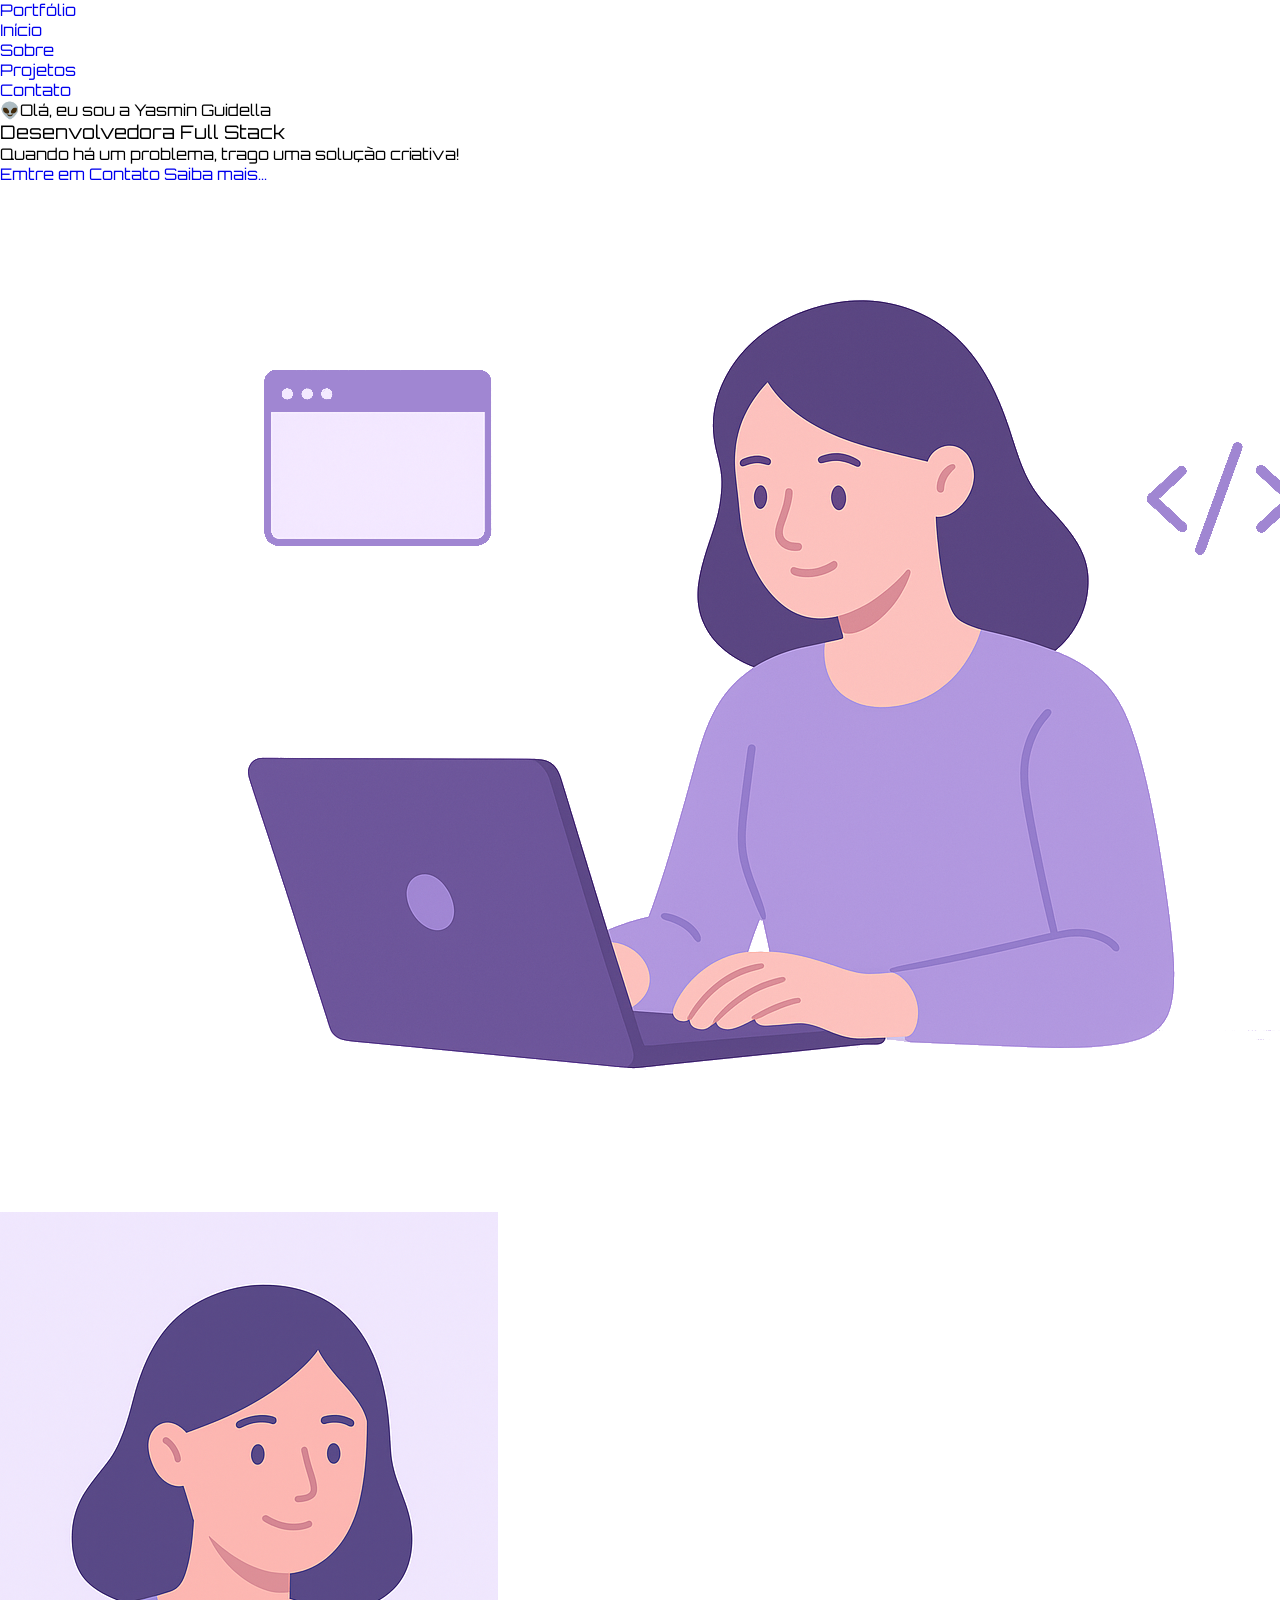
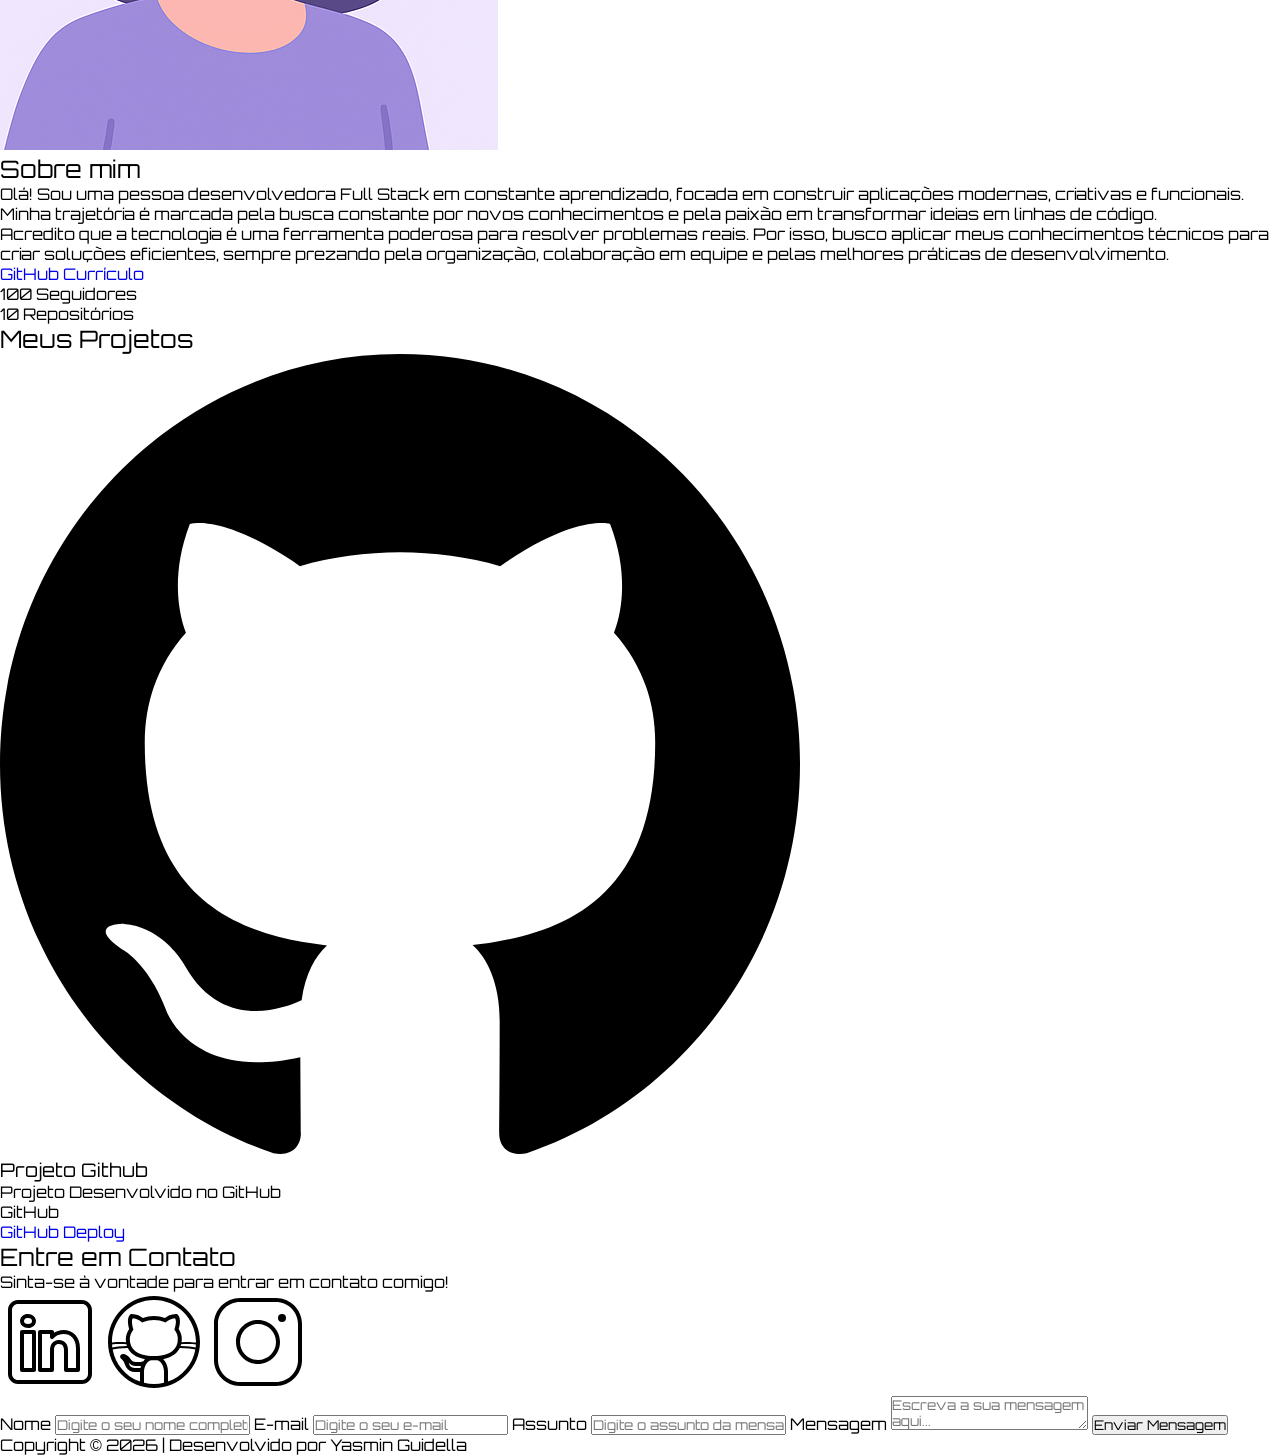
==== index.html @ 6ec6d255 "style: realiza o reset global com a fonte Orbitron" ====
<!DOCTYPE html>
<html lang="pt-br">
<head>
    <meta charset="UTF-8">
    <meta name="viewport" content="width=device-width, initial-scale=1.0">
    <meta name="author" content="Yasmin Guidella">
    <meta name="description" content="Portfólio Full Stack">

    <meta name="robots" content="index, follow">

    <link rel="icon" type="image/x-icon" href="./assets/img/favicon.svg">
    
    <title>Yasmin Guidella | Portfólio</title>

    <link rel="stylesheet" href="./assets/css/style.css">

    <!-- Fontes do Google -->
    <link rel="preconnect" href="https://fonts.googleapis.com">
    <link rel="preconnect" href="https://fonts.gstatic.com" crossorigin>

    <!-- Fonte do Google - Orbitron -->
    <link href="https://fonts.googleapis.com/css2?family=Orbitron:wght@400;500;600;700;800;900&display=swap" rel="stylesheet">

</head>
<body>
    <header>
        <div class="menu-content">
            <a href="index.html" id="titulo">Portfólio</a>

            <nav>
                <ul class="menu-list">
                    <li><a href="#hero">Início</a></li>
                    <li><a href="#about">Sobre</a></li>
                    <li><a href="#projects">Projetos</a></li>
                    <li><a href="#contact">Contato</a></li>
                </ul>
            </nav>

        </div>
    </header>
    <main>

        <section id="hero" class="section-container hero-container">

            <article class="hero-content">
                <span>👽Olá, eu sou a Yasmin Guidella</span>
                <h1>Desenvolvedora Full Stack</h1>
                <p>Quando há um problema, trago uma solução criativa!</p>

                <div class="buttons-container">
                    <a href="#contact" class="botao">Emtre em Contato</a>
                    <a href="#about" class="botao-outline">Saiba mais...</a>
                </div>
            </article>

            <figure class="hero-image">
                <img src="./assets/img/foto_dev_woman.svg" 
                alt="Foto da Yasmin."
                class="float-animation">
            </figure>

        </section>

        <section id="about" class="section-container about-container">

            <figure class="about-image">
                <img src="./assets/img/avatar_dev_woman.svg" alt="Foto do perfil">
            </figure>

            <article class="about-content">
                <h2>Sobre mim</h2>
                <p>
                    Olá! Sou uma pessoa desenvolvedora Full Stack em constante aprendizado, 
                    focada em construir aplicações modernas, criativas e funcionais. 
                    Minha trajetória é marcada pela busca constante por novos conhecimentos 
                    e pela paixão em transformar ideias em linhas de código. 
                </p>
                <p>
                    Acredito que a tecnologia é uma ferramenta poderosa para resolver problemas reais. 
                    Por isso, busco aplicar meus conhecimentos técnicos para criar soluções eficientes, 
                    sempre prezando pela organização, 
                    colaboração em equipe e pelas melhores práticas de desenvolvimento.
                </p>

                <div class="about-buttons-data">
                    <div class="buttons-container">
                        <a href="#" target="_blank" class="botao">GitHub</a>
                        <a href="#" target="_blank" class="botao-outline">Currículo</a>
                    </div>

                    <div class="data-container">
                        <div class="data-item">
                            <span class="data-number">100</span>
                            <span class="data-label">Seguidores</span>
                        </div>
                        <div class="data-item">
                            <span class="data-number">10</span>
                            <span class="data-label">Repositórios</span>
                        </div>
                    </div>
                </div>
            </article>

        </section>

        <section id="projects" class="section-container projects-container">
            <h2>Meus Projetos</h2>

            <div class="swiper projects-swiper">
                <div class="swiper-wrapper">
                    
                    <div class="swiper-slide">
                        <article class="project-card">
                            <figure class="project-image">
                                <img src="./assets/icons/languages/github.svg" alt="Ícone GitHub">
                            </figure>

                            <div class="project-content">
                                <h3>Projeto Github</h3>
                                <p>Projeto Desenvolvido no GitHub</p>

                                <div class="project-tags">
                                    <span class="tag">GitHub</span>
                                </div>

                                <div class="project-buttons">
                                    <a href="#" target="_blank" class="botao botao-sm">GitHub</a>
                                    <a href="#" target="_blank" class="botao-outline botao-sm">Deploy</a>
                                </div>
                            </div>
                        </article>
                    </div>

                </div>

                <div class="swiper-button-next"></div>
                <div class="swiper-button-prev"></div>

                <div class="swiper-pagination"></div>
            </div>
        </section>

        <section id="contact" class="section-container contact-container">

            <article class="contact-info">
                <h2>Entre em Contato</h2>
                <p>Sinta-se à vontade para entrar em contato comigo!</p>

                <div class="social-container">
                    <a href="#" target="_blank" class="social-icon" aria-label="LinkedIn">
                        <img src="./assets/icons/social/linkedin.svg" alt="Link para o LinkedIn">
                    </a>
                    <a href="#" target="_blank" class="social-icon" aria-label="GitHub">
                        <img src="./assets/icons/social/github.svg" alt="Link para o GitHub">
                    </a>
                    <a href="#" target="_blank" class="social-icon" aria-label="Instagram">
                        <img src="./assets/icons/social/instagram.svg" alt="Link para o Instagram">
                    </a>
                </div>
            </article>

            <form id="formulario">

                <label for="nome">Nome</label>
                <input id="nome" name="nome" type="text" placeholder="Digite o seu nome completo">
                <span id="erro-nome"></span>

                <label for="email">E-mail</label>
                <input id="email" name="email" type="text" placeholder="Digite o seu e-mail">
                <span id="erro-email"></span>

                <label for="assunto">Assunto</label>
                <input id="assunto" name="assunto" type="text" placeholder="Digite o assunto da mensagem">
                <span id="erro-assunto"></span>

                <label for="mensagem">Mensagem</label>
                <textarea id="mensagem" name="mensagem" placeholder="Escreva a sua mensagem aqui..."></textarea>
                <span id="erro-mensagem"></span>

                <button class="botao" type="submit">Enviar Mensagem</button>

            </form>

        </section>

    </main>

    <footer>
        <p>Copyright © 2026 | Desenvolvido por Yasmin Guidella</p>
    </footer>

</body>

</html>
---- assets/css/style.css ----
* {
    margin: 0;
    padding: 0;
    box-sizing: border-box;
    font-family: 'Orbitron', sans-serif;
    font-weight: 400;
    text-decoration: none;
    outline: 0;
}
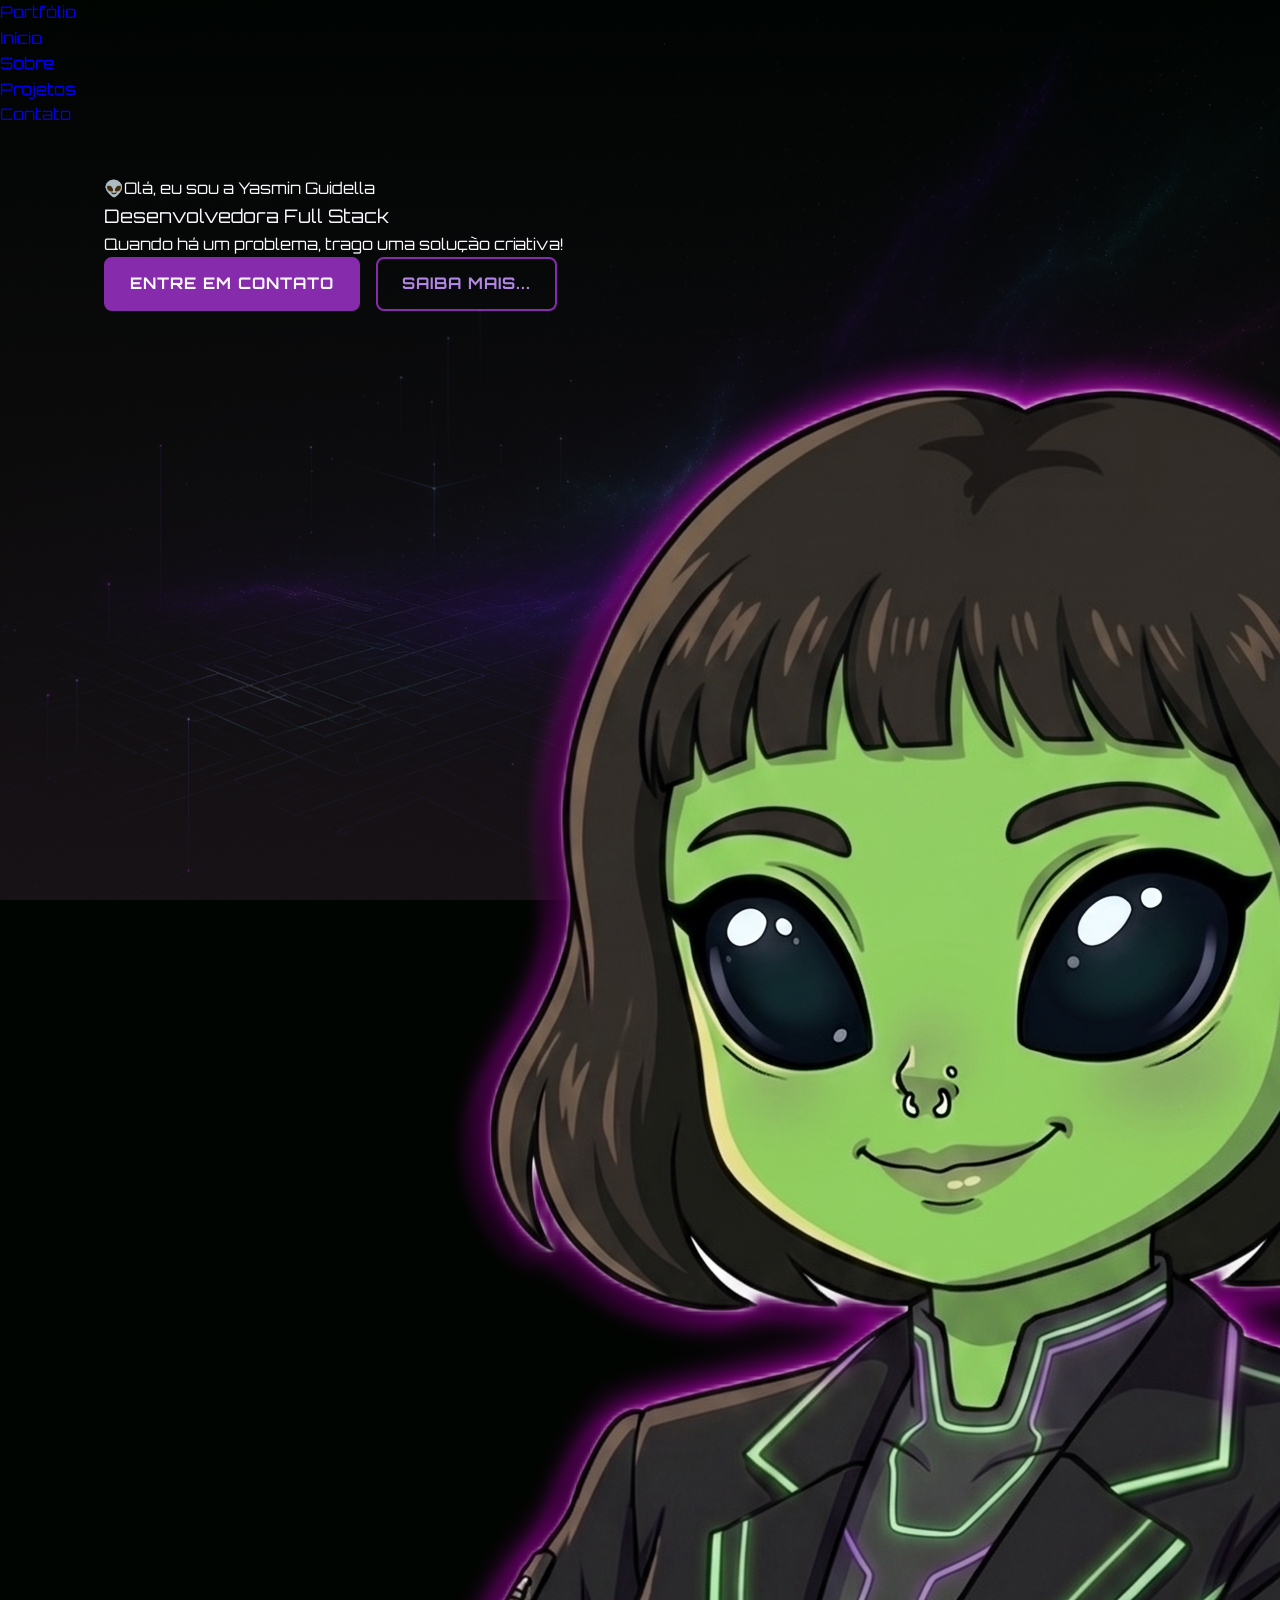
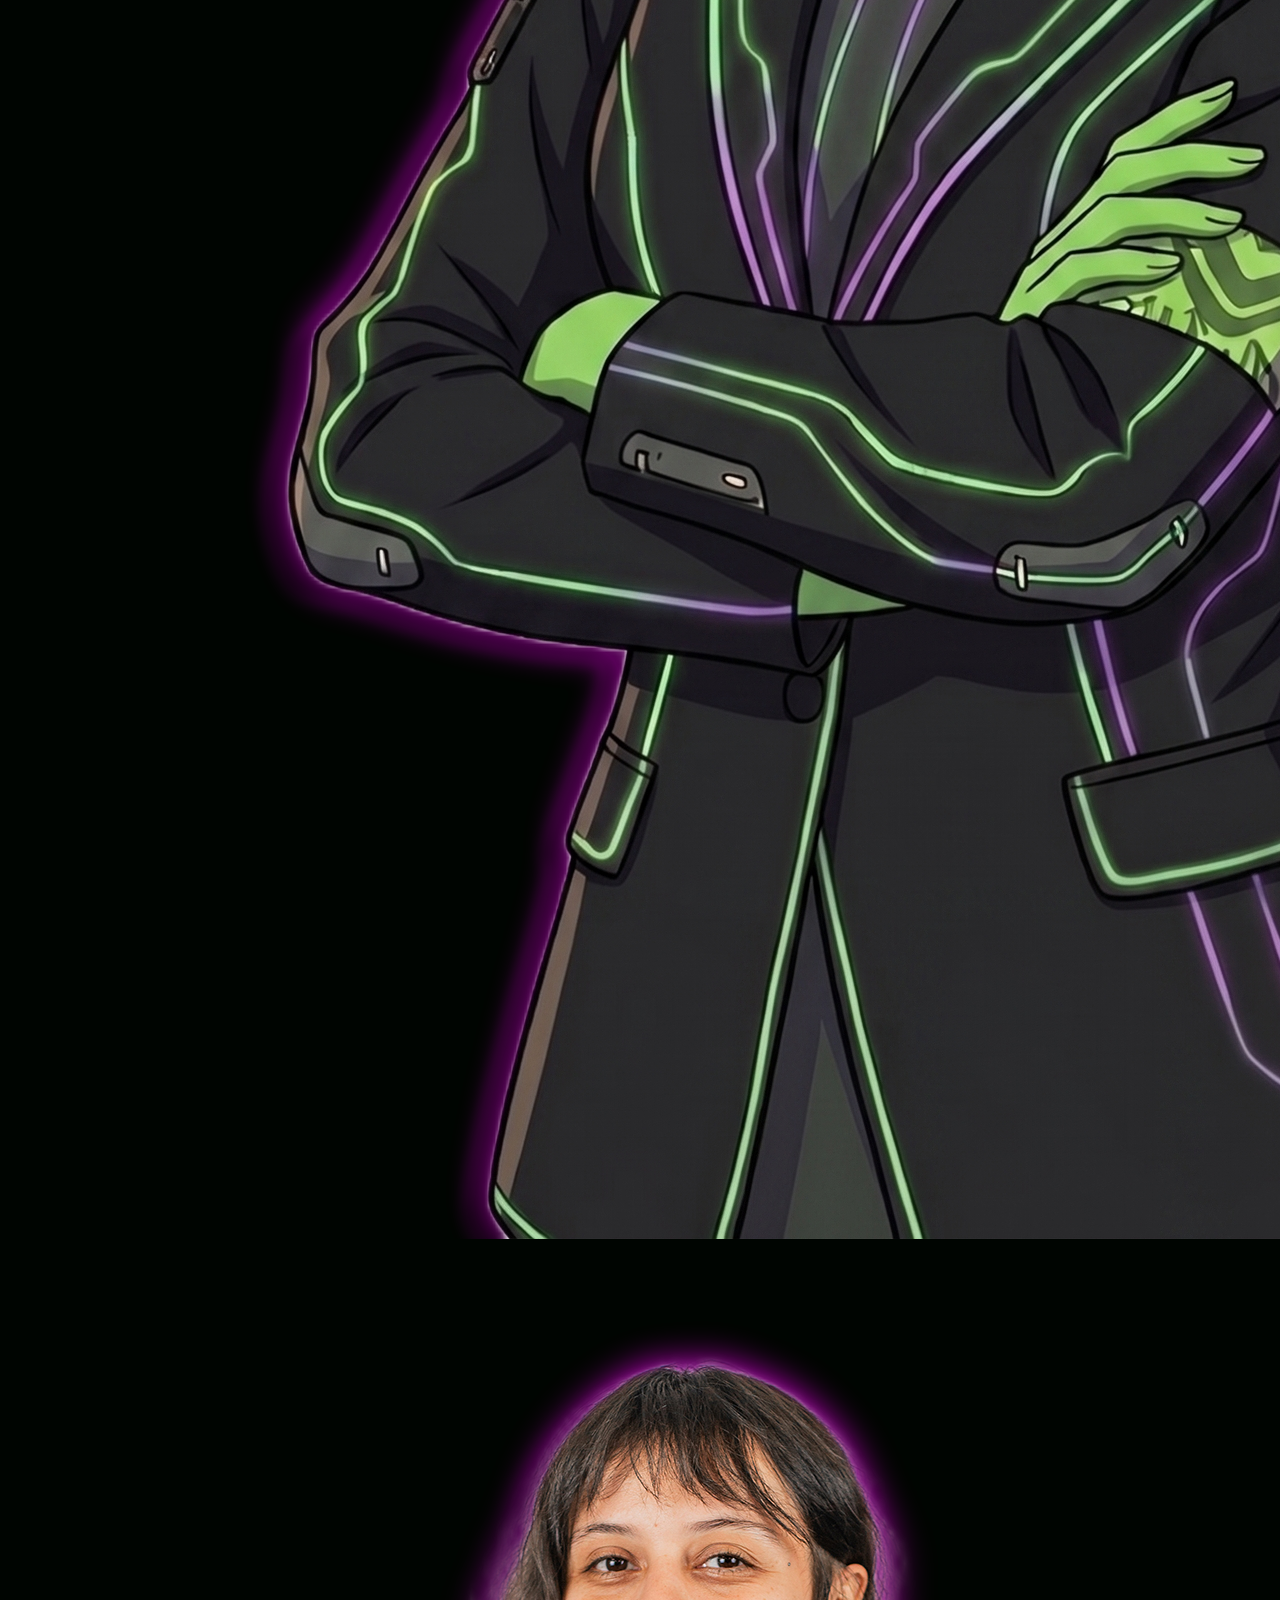
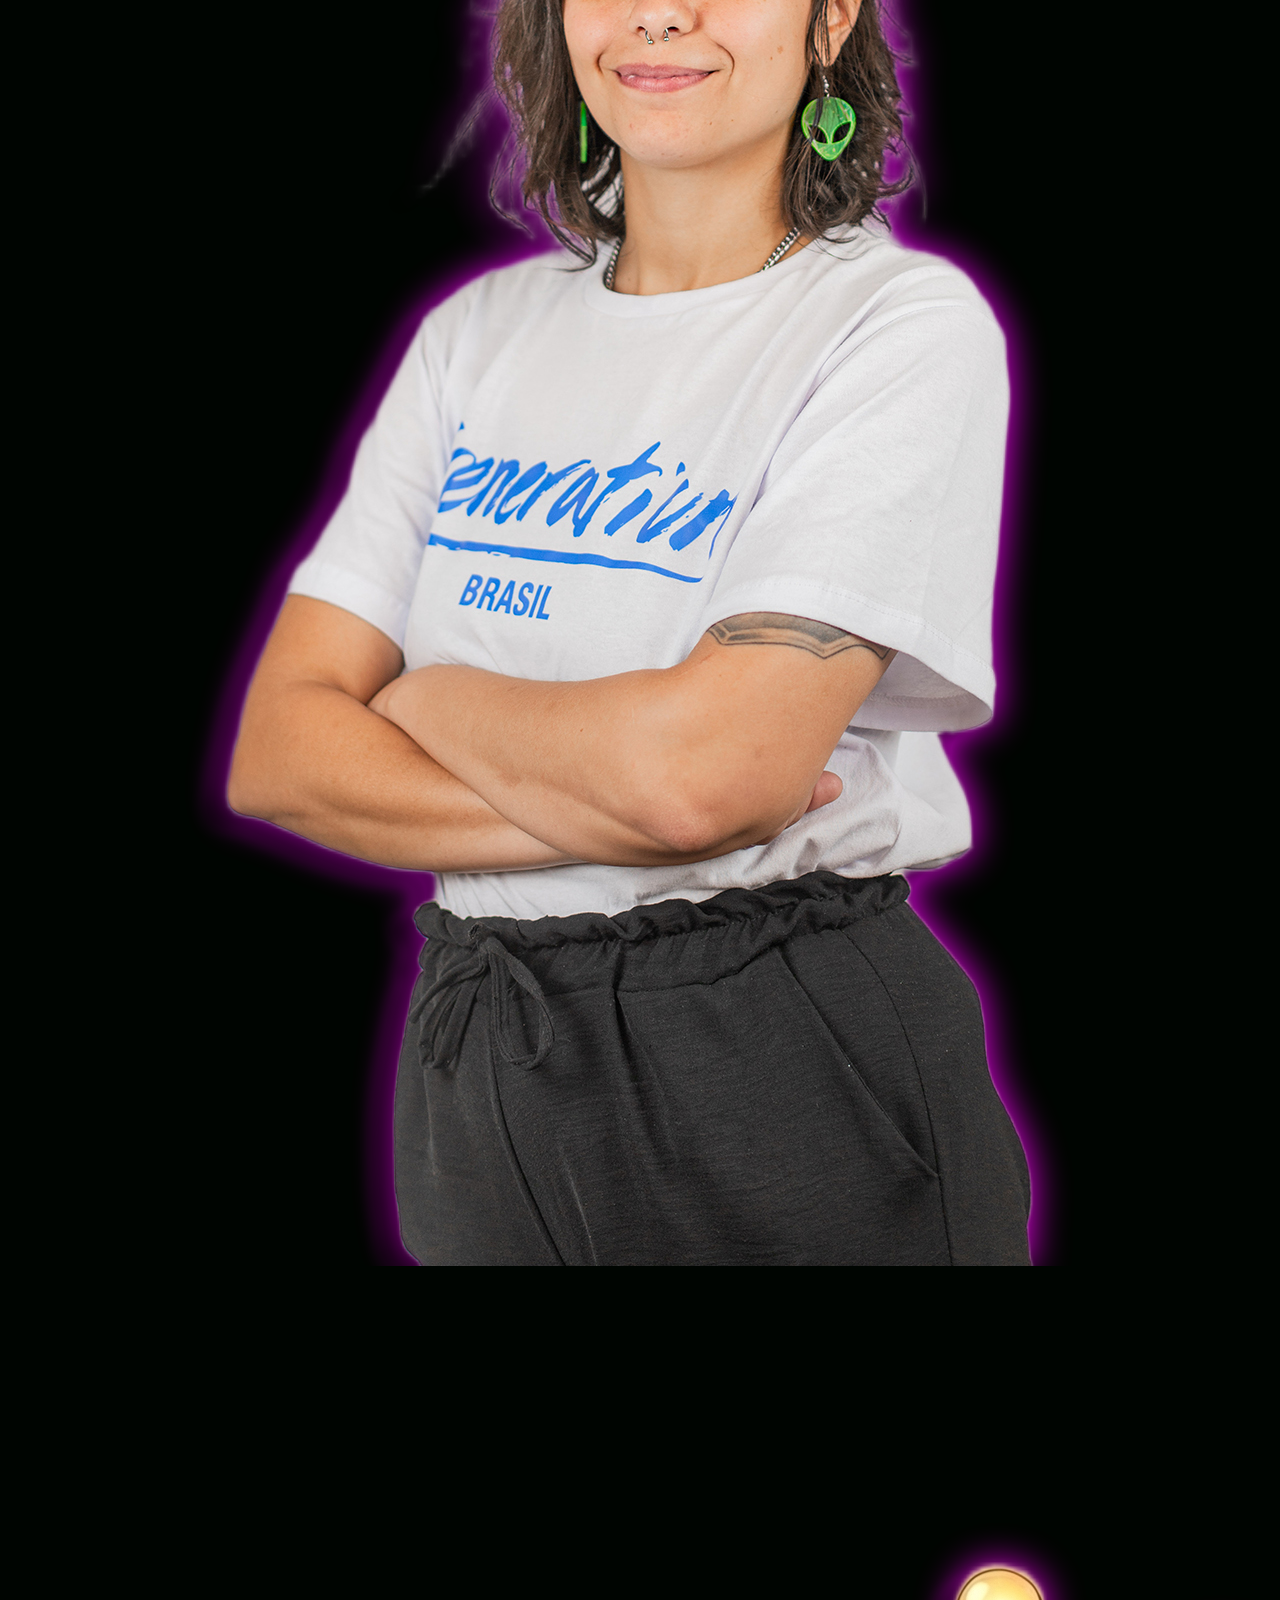
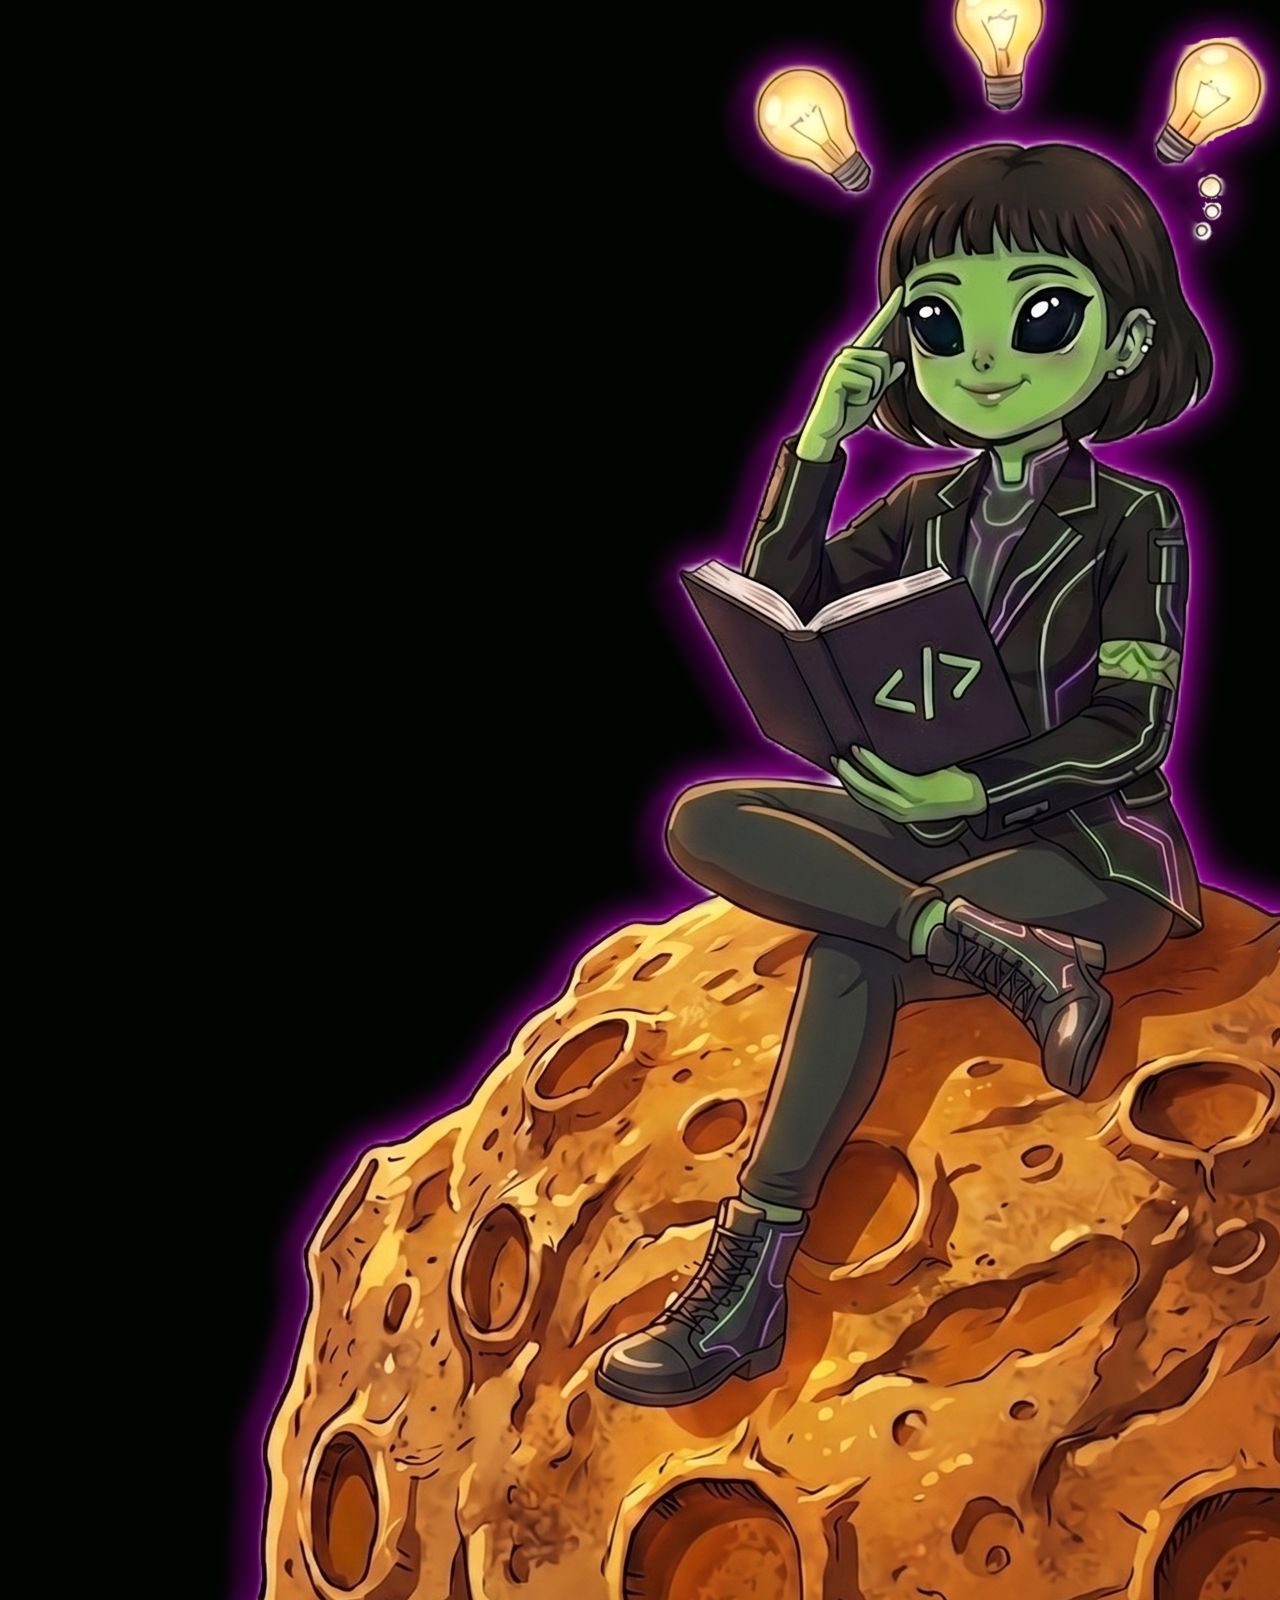
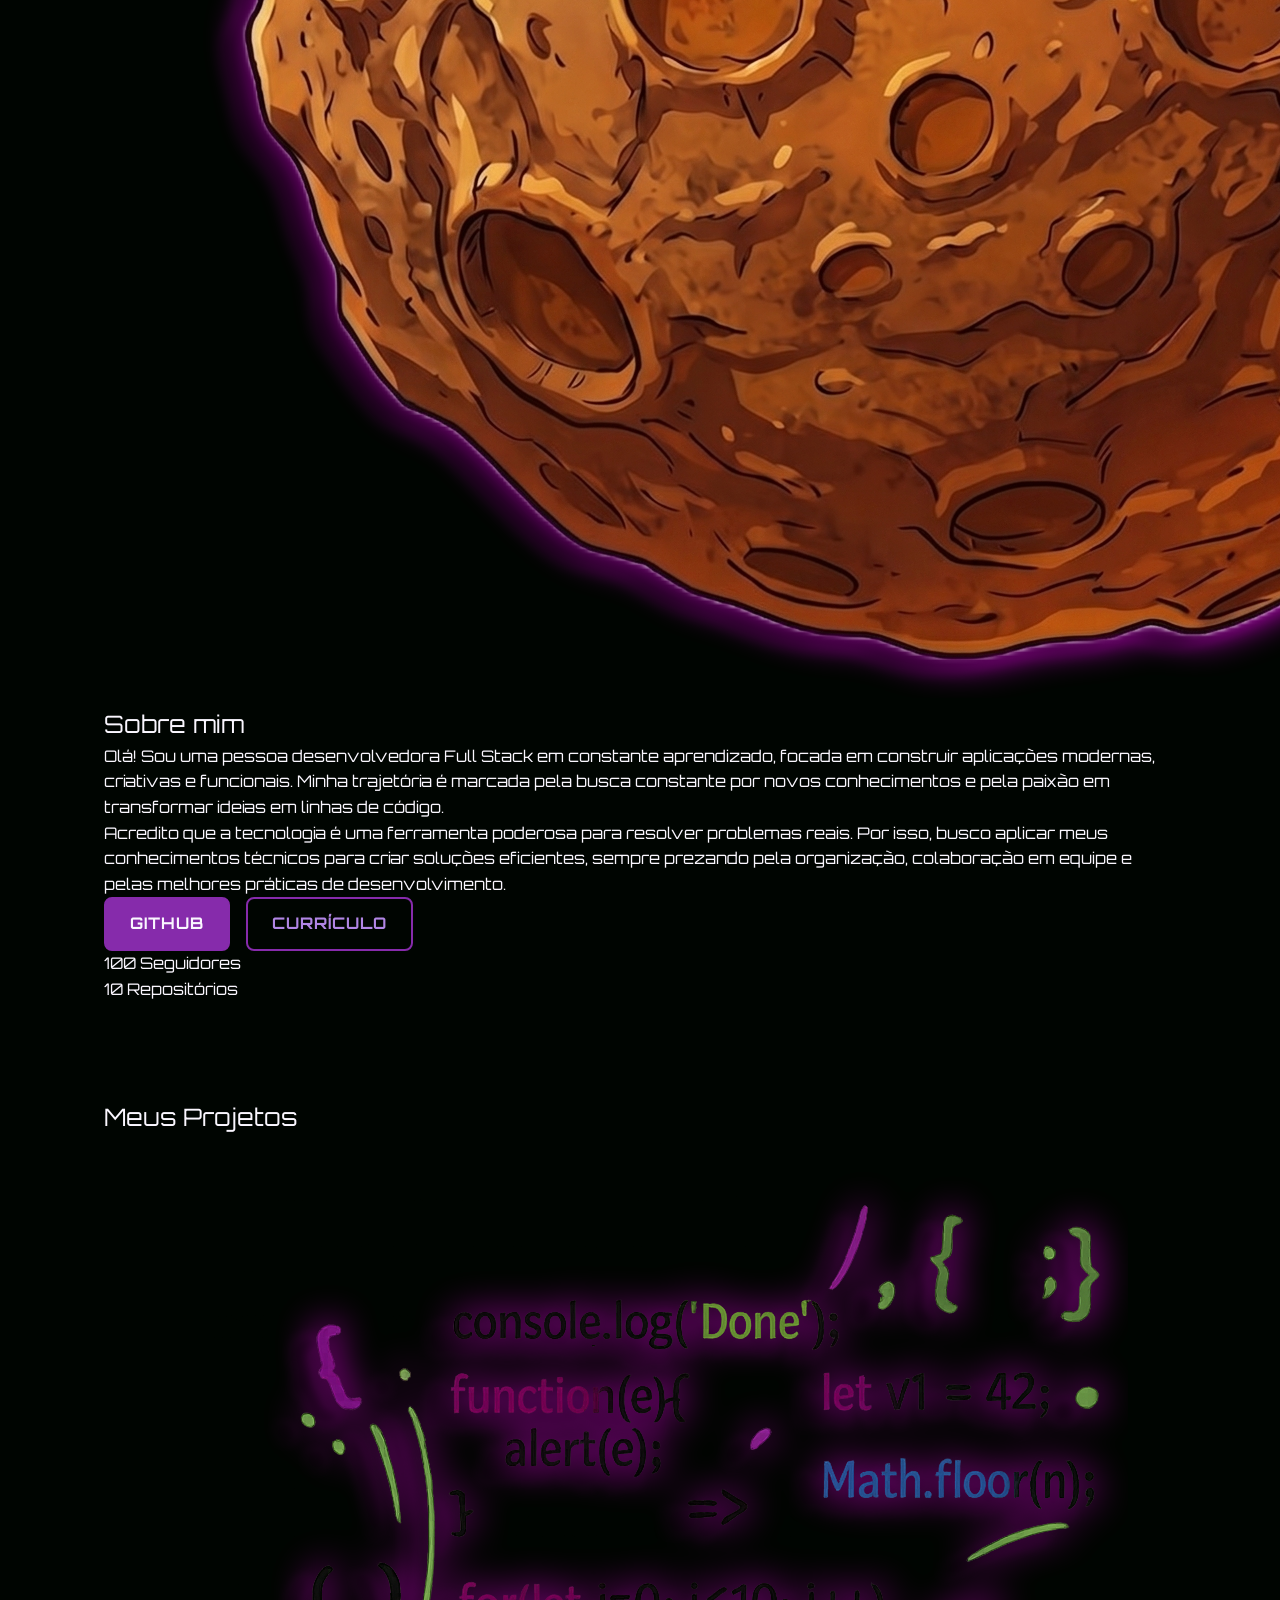
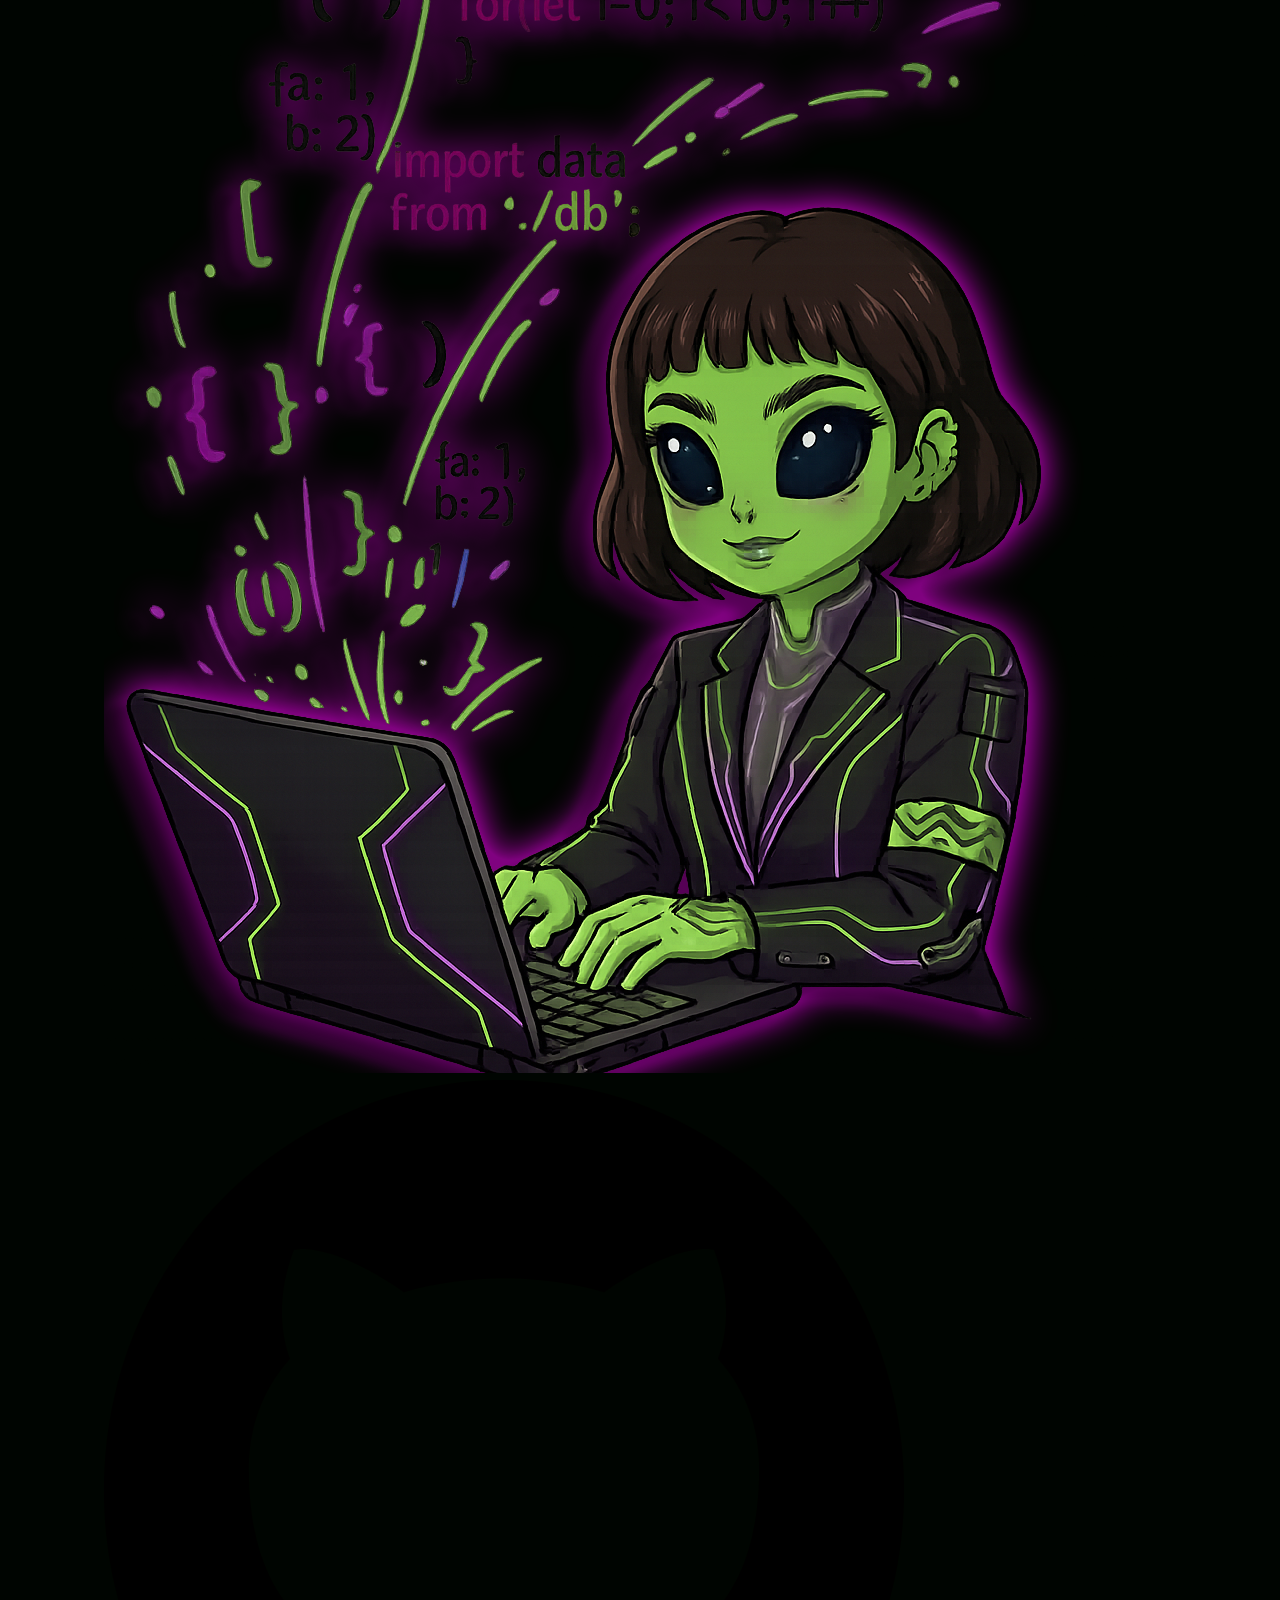
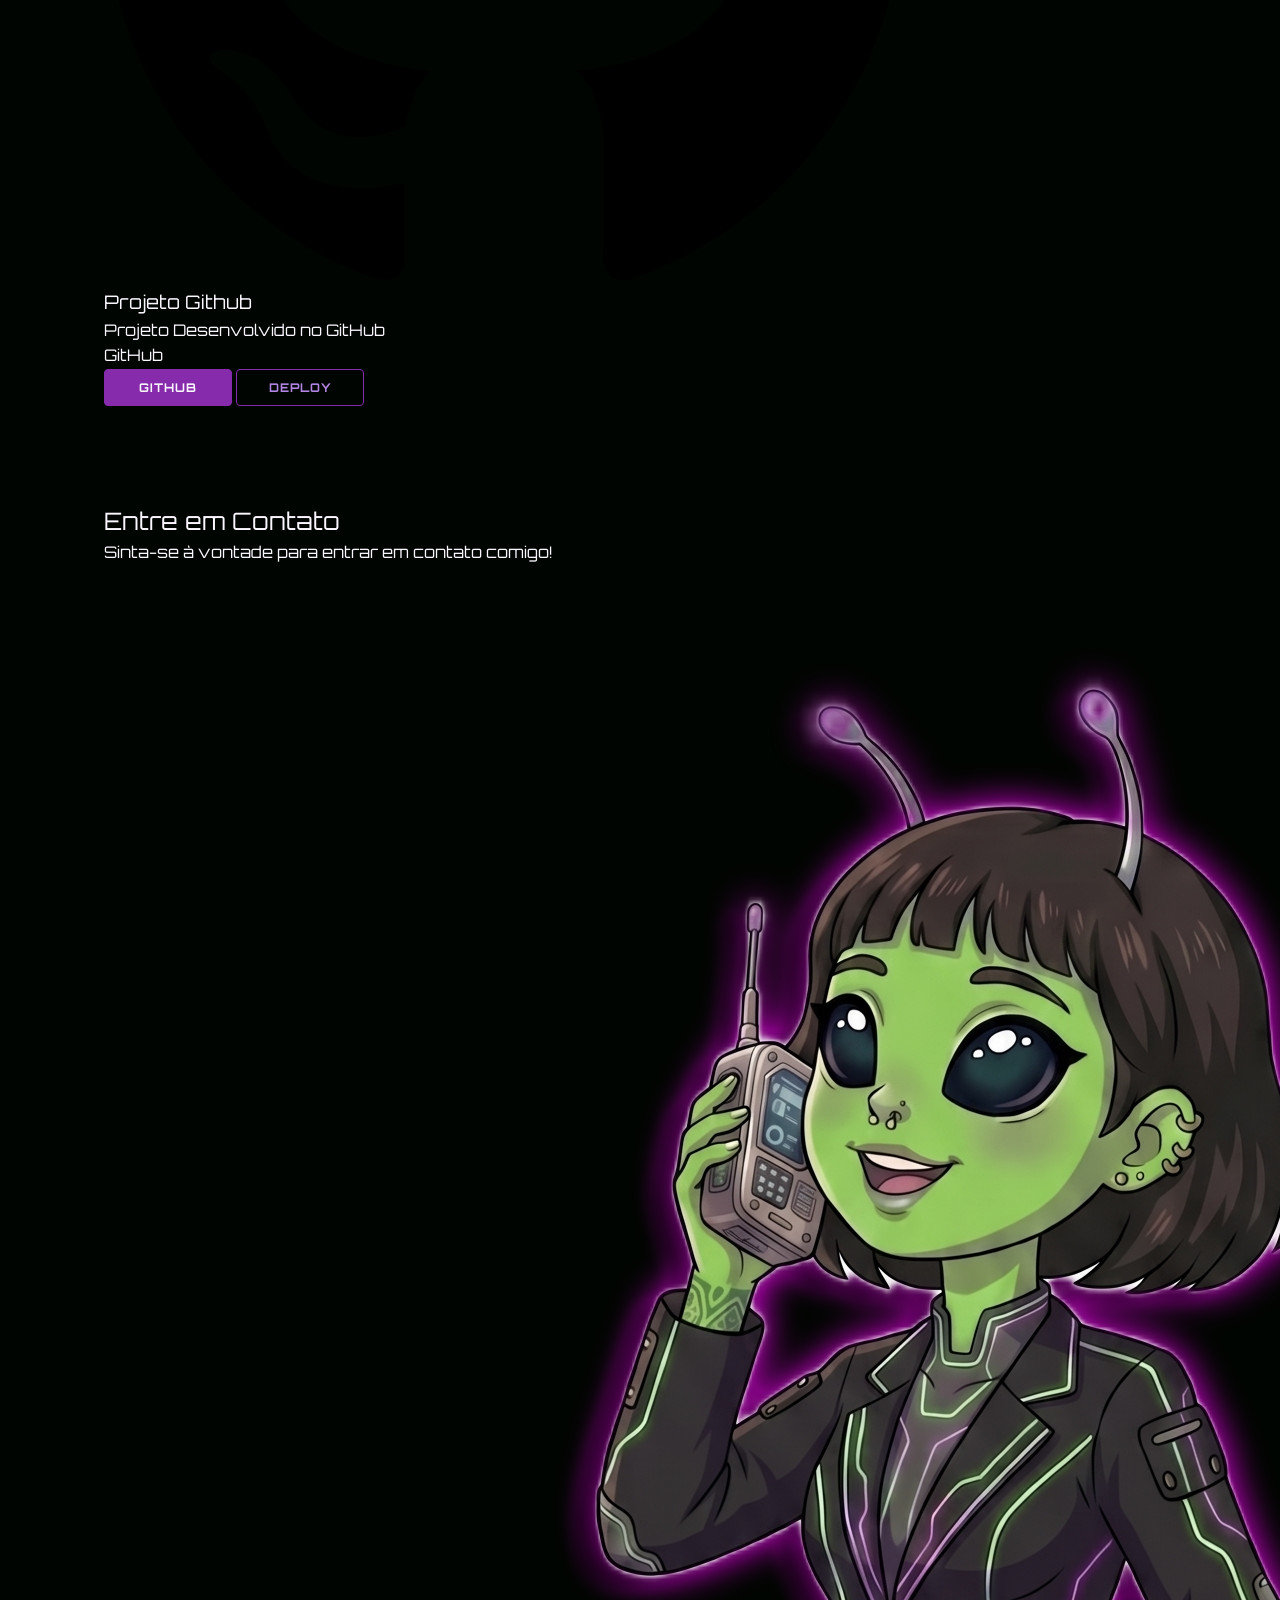
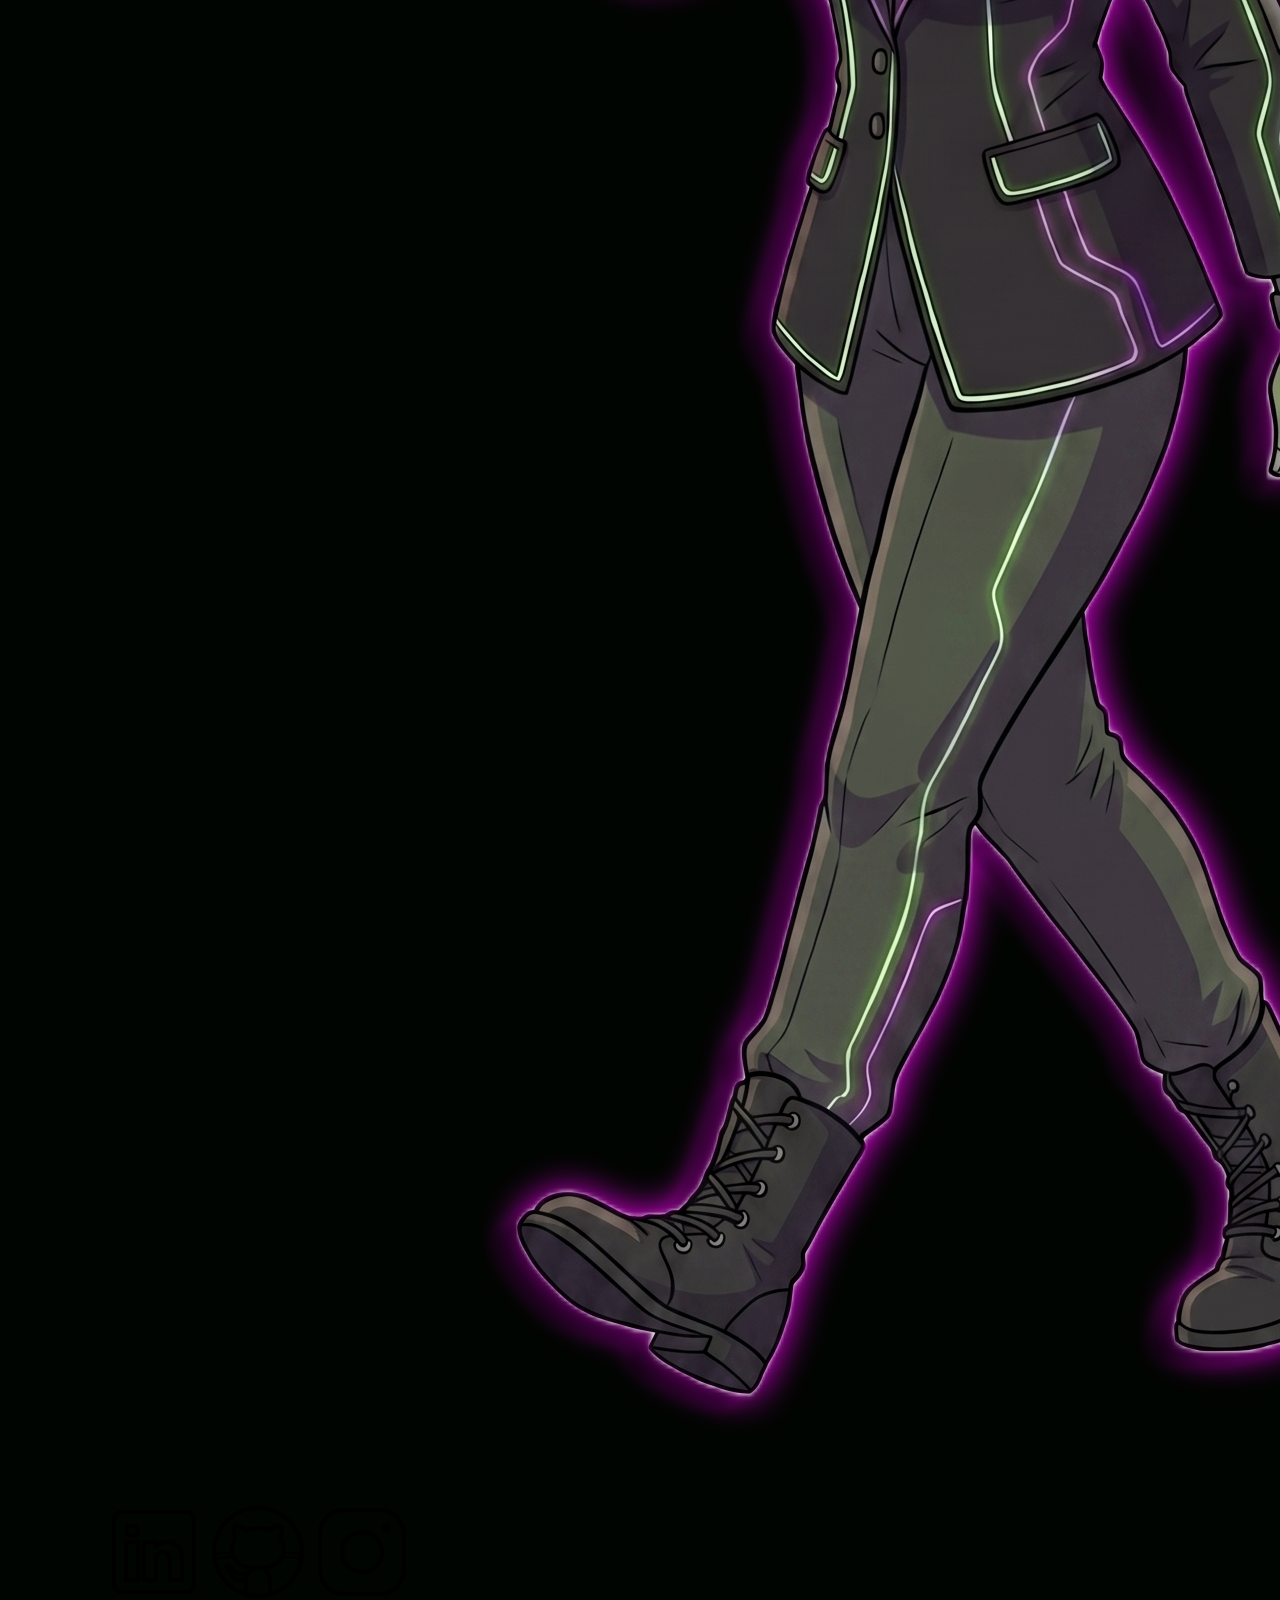
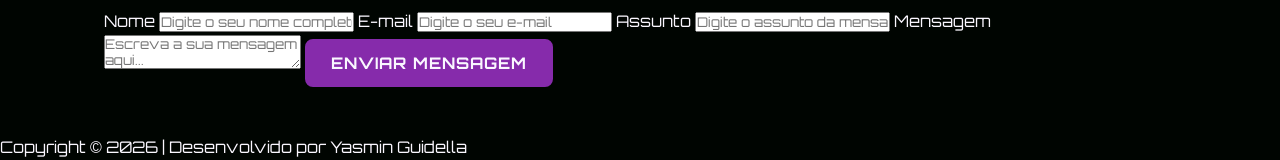
==== commit 42de8bf6: "style: botoes" ====
--- a/index.html
+++ b/index.html
@@ -48,23 +48,29 @@
                 <p>Quando há um problema, trago uma solução criativa!</p>
 
                 <div class="buttons-container">
-                    <a href="#contact" class="botao">Emtre em Contato</a>
+                    <a href="#contact" class="botao">Entre em Contato</a>
                     <a href="#about" class="botao-outline">Saiba mais...</a>
                 </div>
             </article>
 
-            <figure class="hero-image">
-                <img src="./assets/img/foto_dev_woman.svg" 
-                alt="Foto da Yasmin."
-                class="float-animation">
-            </figure>
+        <figure class="hero-image">
+        <!-- Personagem -->
+            <img src="./assets/img/neon_Personagem_hero.png" 
+                alt="Personagem"
+                class="img-hero principal float-animation">
+        
+        <!-- Foto Real (Aparece no hover) -->
+            <img src="./assets/img/Yasmin (5)_neon.png" 
+                alt="Foto Real Yasmin"
+                class="img-hero hover-photo">
+        </figure>
 
         </section>
 
         <section id="about" class="section-container about-container">
 
             <figure class="about-image">
-                <img src="./assets/img/avatar_dev_woman.svg" alt="Foto do perfil">
+                <img src="./assets/img/neon_personagem_about.png" alt="Foto do perfil">
             </figure>
 
             <article class="about-content">
@@ -106,6 +112,8 @@
         <section id="projects" class="section-container projects-container">
             <h2>Meus Projetos</h2>
 
+            <img src="assets/img/neon_personagem_projects.png">
+
             <div class="swiper projects-swiper">
                 <div class="swiper-wrapper">
                     
@@ -145,6 +153,8 @@
             <article class="contact-info">
                 <h2>Entre em Contato</h2>
                 <p>Sinta-se à vontade para entrar em contato comigo!</p>
+
+                <img src="assets/img/neon_personagem_contato.png">
 
                 <div class="social-container">
                     <a href="#" target="_blank" class="social-icon" aria-label="LinkedIn">
--- a/assets/css/style.css
+++ b/assets/css/style.css
@@ -6,4 +6,157 @@
     font-weight: 400;
     text-decoration: none;
     outline: 0;
+}
+
+:root {
+    /* 1. PALETA DE CORES */
+    --purple-50: #f4eaff;
+    --purple-100: #e9dcfa;
+    --purple-200: #cdb3f0;
+    --purple-300: #b186e5;
+    --purple-400: #9460db;
+    --purple-500: #862BAB; /* O Roxo Principal das suas abas */
+    --purple-600: #6b36c8;
+    --purple-700: #5b2ca0;
+    --purple-800: #4c2177;
+    --purple-900: #211A1D; /* Roxo ultra escuro */
+
+    /* 2. CORES NEUTRAS */
+    --black: #000501;      /* O fundo preto que você quer */
+    --white: #FAF7FF;      /* Escrita em Branco */
+    --silver: #C2C1C2;     /* O Silver bonito para textos secundários */
+    --gray-400: #505861;   /* Cinza auxiliar */
+
+    /* 3. CORES DE INTERAÇÃO */
+    --neon-green: #38A524;        /* Para ícones e detalhes */
+    --neon-green-active: #2bff00; /* O brilho quando alguém clicar */
+    --error: #e63946;             /* Cor de erro padrão */
+
+    /* 4. SOMBRAS E BRILHOS */
+    --shadow-sm: 0 0.25rem 0.5rem rgba(0, 0, 0, 0.05);
+    --shadow-md: 0 0.25rem 0.75rem rgba(134, 43, 171, 0.3); /* Brilho Roxo */
+    --shadow-lg: 0 0.5rem 1.5rem rgba(56, 165, 36, 0.2);   /* Brilho Verde */
+
+    /* 5. ESPAÇAMENTOS */
+    --spacing-xs: 0.5rem;
+    --spacing-sm: 1rem;
+    --spacing-md: 1.5rem;
+    --spacing-lg: 2rem;
+    --spacing-xl: 3rem;
+    --spacing-2xl: 4rem;
+
+    /* 6. TAMANHOS DE FONTE */
+    --text-sm: 0.75rem;
+    --text-base: 1rem;
+    --text-lg: 1.25rem;
+    --text-xl: 1.5rem;
+    --text-2xl: 2rem;
+    --text-3xl: 2.5rem;
+
+    /* 7. BORDAS E ANIMAÇÃO */
+    --radius-sm: 0.25rem;
+    --radius-md: 0.5rem;
+    --radius-lg: 1rem;
+    --radius-xl: 2rem;
+    --radius-full: 9999px;
+    --transition-default: all 0.3s ease;
+}
+
+html {
+    scroll-behavior: smooth;
+}
+
+body {
+    display: flex;
+    flex-direction: column;
+    min-height: 100vh;
+    
+    /* Identidade Visual */
+    background-color: var(--black); 
+    background-image: linear-gradient(rgba(0, 5, 1, 0.8), rgba(33, 26, 29, 0.7)), url('../img/background_portfolio_1.png');
+    background-size: cover;
+    background-position: center;
+    background-attachment: fixed;
+    background-repeat: no-repeat;
+
+    line-height: 1.6;
+    color: var(--white); /* Texto principal em branco */
+}
+
+main {
+    flex: 1;
+}
+
+.section-container {
+    max-width: 70rem; /* Largura máxima para não esticar o conteúdo */
+    margin: 0 auto;   /* Centraliza o conteúdo na tela */
+    padding: var(--spacing-xl) var(--spacing-md); /* Respiro vertical e horizontal */
+    scroll-margin-top: 6rem; /* Distância para o menu fixo não cobrir o título */
+}
+
+/* Container para agrupar botões */
+.buttons-container {
+    display: flex;
+    gap: var(--spacing-sm);
+    flex-wrap: wrap; /* Garante que não quebre em telas pequenas */
+}
+
+/* Configurações Base de todos os Botões */
+.botao, .botao-outline {
+    display: inline-block;
+    padding: 0.75rem 1.5rem;
+    border: 2px solid transparent; /* Reserva o espaço da borda */
+    border-radius: var(--radius-md);
+    font-size: var(--text-base);
+    font-weight: 700;
+    text-align: center;
+    cursor: pointer;
+    transition: var(--transition-default);
+    text-transform: uppercase;
+    letter-spacing: 1px;
+}
+
+/* --- Botão Primário (Preenchido) --- */
+.botao {
+    border-color: var(--purple-500);
+    background-color: var(--purple-500);
+    color: var(--white);
+}
+
+.botao:hover {
+    background-color: var(--purple-600);
+    border-color: var(--purple-600);
+    box-shadow: var(--shadow-md); /* glow roxo */
+    transform: translateY(-0.25rem);
+}
+
+/* --- Botão Outline (Transparente) --- */
+.botao-outline {
+    border-color: var(--purple-500);
+    background-color: transparent;
+    color: var(--purple-300); /* Roxo mais claro para ler melhor no fundo preto */
+}
+
+.botao-outline:hover {
+    background-color: var(--purple-500);
+    color: var(--white);
+    transform: translateY(-0.25rem);
+    box-shadow: var(--shadow-md);
+}
+
+/* --- ESTADO DE CLIQUE  --- */
+.botao:active, .botao-outline:active {
+    background-color: var(--neon-green-active);
+    border-color: var(--neon-green-active);
+    color: var(--black); /* Texto preto para alto contraste no verde brilhante */
+    transform: translateY(0); /* Volta para a posição original ao apertar */
+}
+
+/* --- Modificador: Botão Pequeno (Projetos) --- */
+.botao-sm {
+    min-width: 8rem;
+    padding: 0.5rem 1rem;
+    border-width: 1px;
+    border-radius: var(--radius-sm);
+    font-size: var(--text-sm);
 }
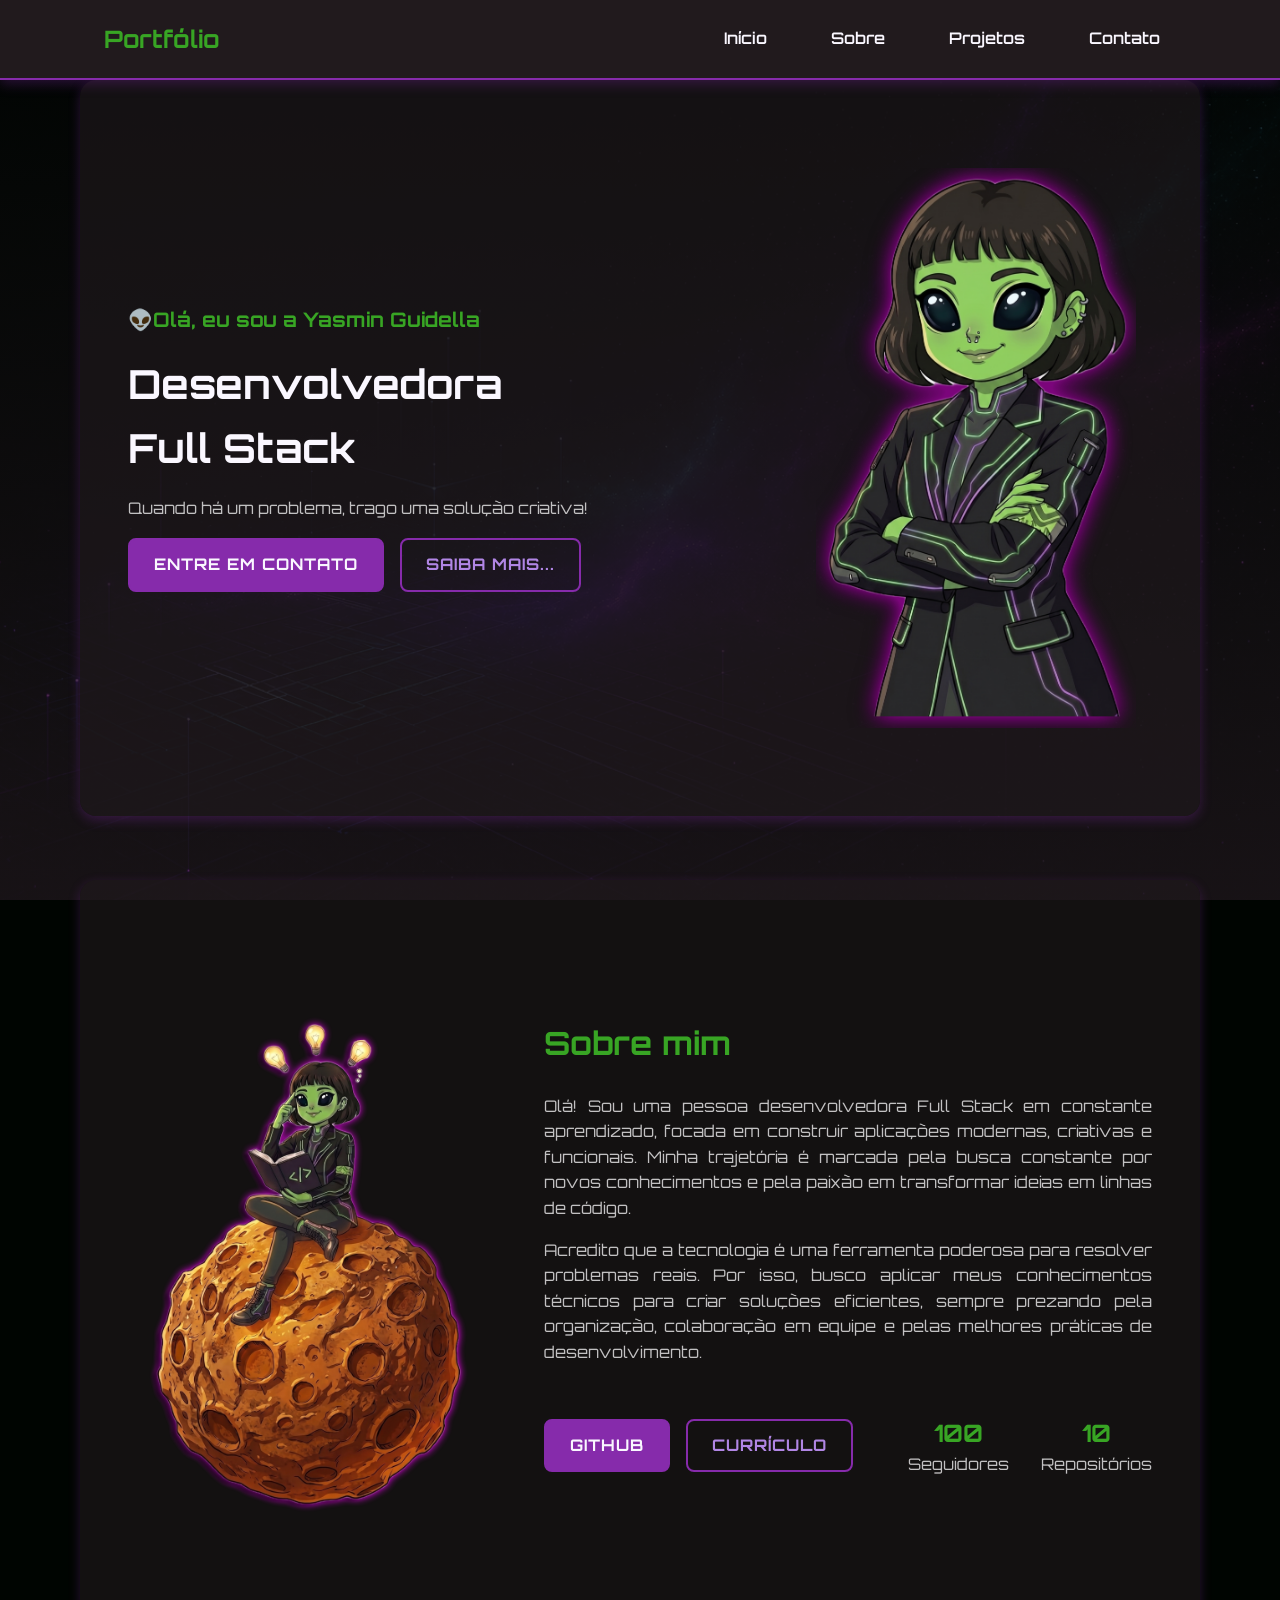
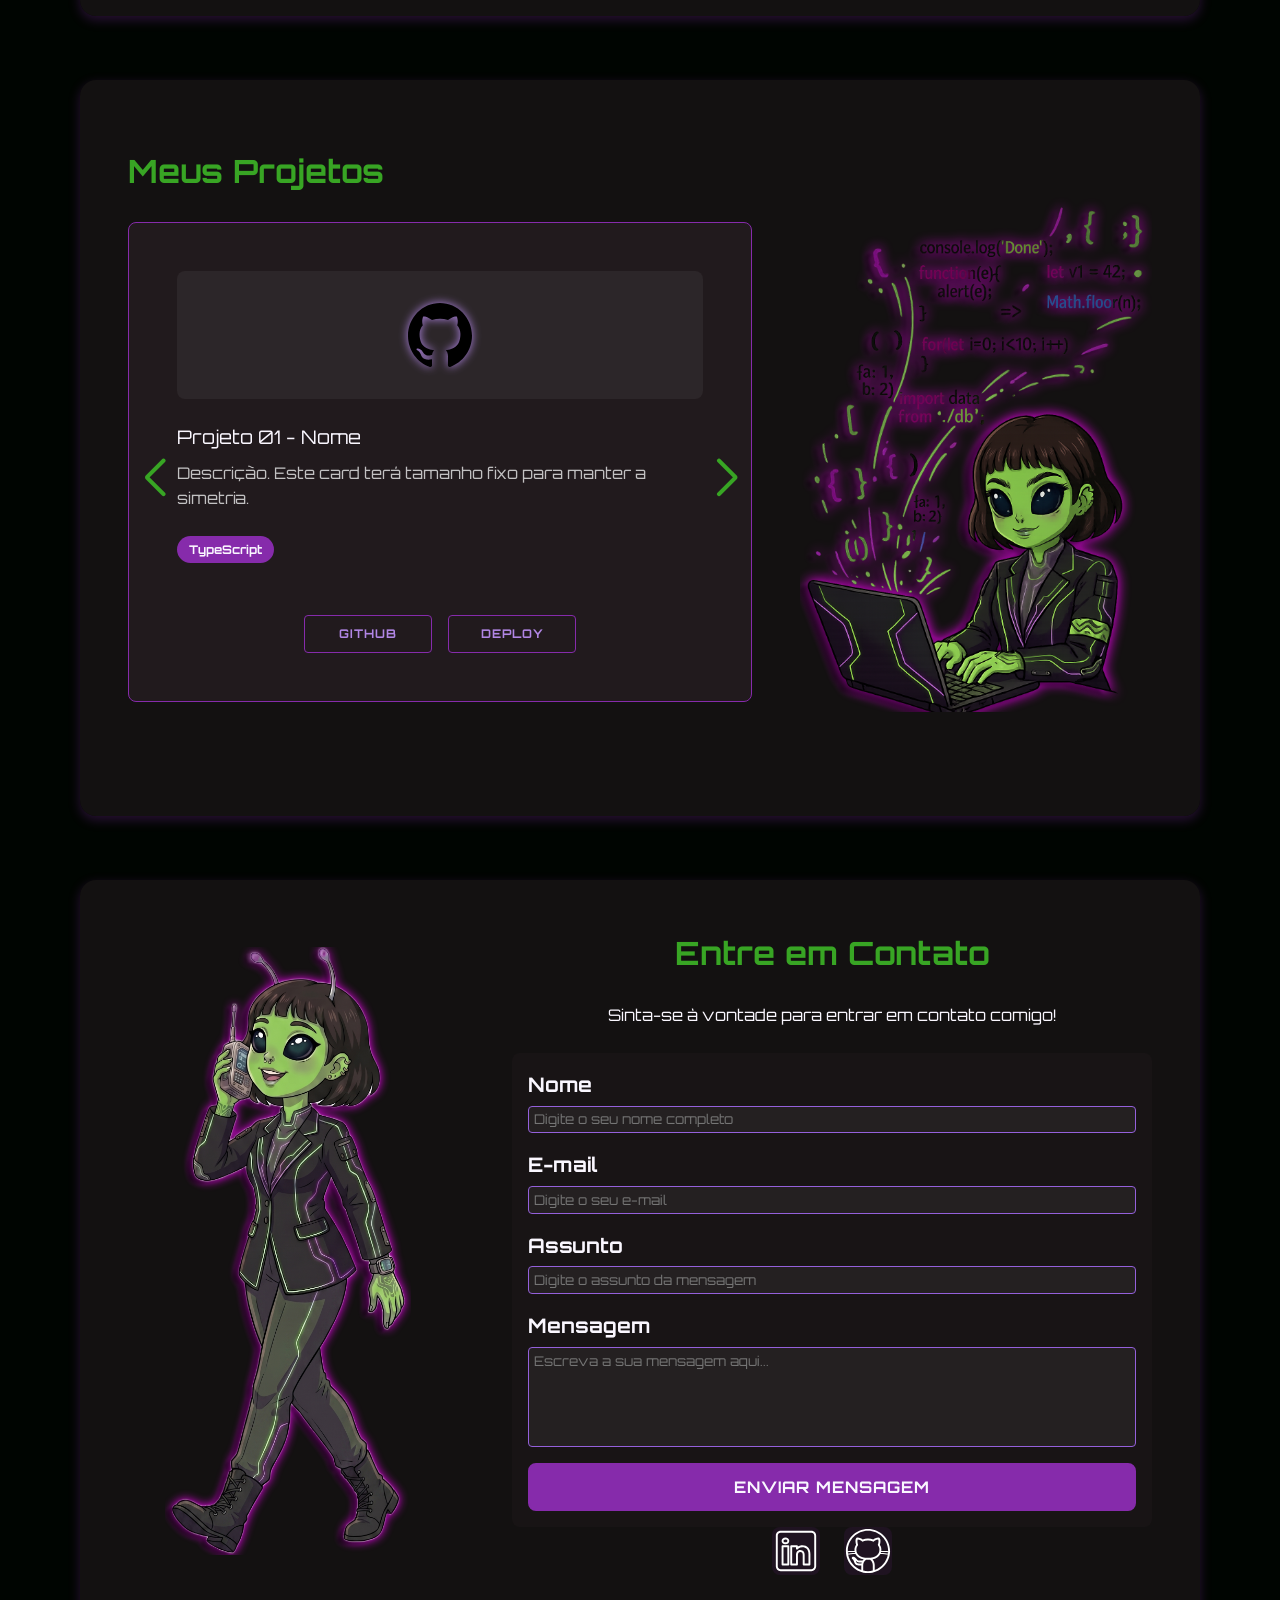
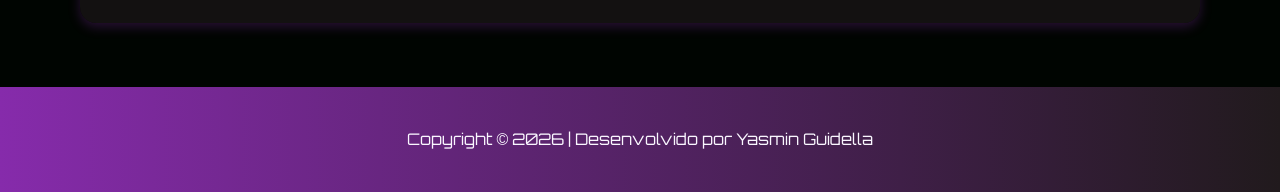
==== commit 07ac7055: "Style: base concluida" ====
--- a/index.html
+++ b/index.html
@@ -12,6 +12,7 @@
     
     <title>Yasmin Guidella | Portfólio</title>
 
+    <link rel="stylesheet" href="https://cdn.jsdelivr.net/npm/swiper@11/swiper-bundle.min.css">
     <link rel="stylesheet" href="./assets/css/style.css">
 
     <!-- Fontes do Google -->
@@ -44,7 +45,7 @@
 
             <article class="hero-content">
                 <span>👽Olá, eu sou a Yasmin Guidella</span>
-                <h1>Desenvolvedora Full Stack</h1>
+                <h1>Desenvolvedora </br> Full Stack</h1>
                 <p>Quando há um problema, trago uma solução criativa!</p>
 
                 <div class="buttons-container">
@@ -106,91 +107,113 @@
                     </div>
                 </div>
             </article>
-
         </section>
 
         <section id="projects" class="section-container projects-container">
-            <h2>Meus Projetos</h2>
-
-            <img src="assets/img/neon_personagem_projects.png">
-
-            <div class="swiper projects-swiper">
-                <div class="swiper-wrapper">
-                    
-                    <div class="swiper-slide">
-                        <article class="project-card">
-                            <figure class="project-image">
-                                <img src="./assets/icons/languages/github.svg" alt="Ícone GitHub">
-                            </figure>
-
-                            <div class="project-content">
-                                <h3>Projeto Github</h3>
-                                <p>Projeto Desenvolvido no GitHub</p>
-
-                                <div class="project-tags">
-                                    <span class="tag">GitHub</span>
-                                </div>
-
-                                <div class="project-buttons">
-                                    <a href="#" target="_blank" class="botao botao-sm">GitHub</a>
-                                    <a href="#" target="_blank" class="botao-outline botao-sm">Deploy</a>
-                                </div>
+            <div class="projects-wrapper">
+                
+                <!-- COLUNA DA ESQUERDA: Título + Carrossel -->
+                <div class="projects-content-box">
+                    <h2 class="projects-title">Meus Projetos</h2>
+
+                    <div class="swiper projects-swiper">
+
+                        <div class="swiper-wrapper">
+                            <!-- Slide 01 -->
+                            <div class="swiper-slide">
+                                <article class="project-card">
+                                    <figure class="project-image">
+                                        <img src="./assets/icons/languages/github.svg" alt="GitHub">
+                                    </figure>
+                                    <div class="project-content">
+                                        <h3>Projeto 01 - Nome</h3>
+                                        <p>Descrição. Este card terá tamanho fixo para manter a simetria.</p>
+                                        <div class="project-tags"><span class="tag">TypeScript</span></div>
+                                        <div class="project-buttons">
+                                            <a href="#" target="_blank" class="botao-outline botao-sm">GitHub</a>
+                                            <a href="#" target="_blank" class="botao-outline botao-sm">Deploy</a>
+                                        </div>
+                                    </div>
+                                </article>
                             </div>
-                        </article>
+                            <!-- Outros slides virão aqui depois -->
+                            <!-- Slide 02 -->
+                            <div class="swiper-slide">
+                                <article class="project-card">
+                                    <figure class="project-image">
+                                        <img src="./assets/icons/languages/github.svg" alt="GitHub">
+                                    </figure>
+                                    <div class="project-content">
+                                        <h3>Projeto 02 - Nome</h3>
+                                        <p>Descrição. Este card terá tamanho fixo para manter a simetria.</p>
+                                        <div class="project-tags"><span class="tag">TypeScript</span></div>
+                                        <div class="project-buttons">
+                                            <a href="#" target="_blank" class="botao-outline botao-sm">GitHub</a>
+                                            <a href="#" target="_blank" class="botao-outline botao-sm">Deploy</a>
+                                        </div>
+                                    </div>
+                                </article>
+                            </div>
+                             
+                        </div>
+
+                        <!-- Controles do Carrossel -->
+                        <div class="swiper-button-next"></div>
+                        <div class="swiper-button-prev"></div>
+                        <div class="swiper-pagination">
+                        </div>
                     </div>
-
-                </div>
-
-                <div class="swiper-button-next"></div>
-                <div class="swiper-button-prev"></div>
-
-                <div class="swiper-pagination"></div>
+                </div>
+
+                <!-- COLUNA DA DIREITA: Personagem Fixa -->
+                <figure class="projects-personagem-fixed">
+                    <img src="./assets/img/neon_personagem_projects.png" alt="Personagem Yasmin Alien Codando" class="float-about">
+                </figure>
+
             </div>
         </section>
 
         <section id="contact" class="section-container contact-container">
-
-            <article class="contact-info">
-                <h2>Entre em Contato</h2>
-                <p>Sinta-se à vontade para entrar em contato comigo!</p>
-
-                <img src="assets/img/neon_personagem_contato.png">
+    
+            <!-- LADO ESQUERDO: Personagem -->
+            <figure class="contact-image-box">
+                <img src="assets/img/neon_personagem_contato.png" alt="Personagem Yasmin Alien Com um Telefone Espacial" class="float-about">
+            </figure>
+
+            <!-- LADO DIREITO: Título + Formulário + Redes Sociais -->
+            <div class="contact-content-wrapper">
+                <article class="contact-header">
+                    <h2>Entre em Contato</h2>
+                    <p>Sinta-se à vontade para entrar em contato comigo!</p>
+                </article>
+
+                <form id="formulario">
+
+                    <label for="nome">Nome</label>
+                    <input id="nome" name="nome" type="text" placeholder="Digite o seu nome completo">
+                    <span id="erro-nome"></span>
+
+                    <label for="email">E-mail</label>
+                    <input id="email" name="email" type="text" placeholder="Digite o seu e-mail">
+                    <span id="erro-email"></span>
+
+                    <label for="assunto">Assunto</label>
+                    <input id="assunto" name="assunto" type="text" placeholder="Digite o assunto da mensagem">
+                    <span id="erro-assunto"></span>
+
+                    <label for="mensagem">Mensagem</label>
+                    <textarea id="mensagem" name="mensagem" placeholder="Escreva a sua mensagem aqui..."></textarea>
+                    <span id="erro-mensagem"></span>
+
+                    <button class="botao" type="submit">Enviar Mensagem</button>
+
+                </form>
 
                 <div class="social-container">
-                    <a href="#" target="_blank" class="social-icon" aria-label="LinkedIn">
-                        <img src="./assets/icons/social/linkedin.svg" alt="Link para o LinkedIn">
-                    </a>
-                    <a href="#" target="_blank" class="social-icon" aria-label="GitHub">
-                        <img src="./assets/icons/social/github.svg" alt="Link para o GitHub">
-                    </a>
-                    <a href="#" target="_blank" class="social-icon" aria-label="Instagram">
-                        <img src="./assets/icons/social/instagram.svg" alt="Link para o Instagram">
-                    </a>
-                </div>
-            </article>
-
-            <form id="formulario">
-
-                <label for="nome">Nome</label>
-                <input id="nome" name="nome" type="text" placeholder="Digite o seu nome completo">
-                <span id="erro-nome"></span>
-
-                <label for="email">E-mail</label>
-                <input id="email" name="email" type="text" placeholder="Digite o seu e-mail">
-                <span id="erro-email"></span>
-
-                <label for="assunto">Assunto</label>
-                <input id="assunto" name="assunto" type="text" placeholder="Digite o assunto da mensagem">
-                <span id="erro-assunto"></span>
-
-                <label for="mensagem">Mensagem</label>
-                <textarea id="mensagem" name="mensagem" placeholder="Escreva a sua mensagem aqui..."></textarea>
-                <span id="erro-mensagem"></span>
-
-                <button class="botao" type="submit">Enviar Mensagem</button>
-
-            </form>
-
+                    <a href="#" class="social-icon"><img src="./assets/icons/social/linkedin.svg"></a>
+                    <a href="#" class="social-icon"><img src="./assets/icons/social/github.svg"></a>
+                </div>
+            </div>    
         </section>
 
     </main>
--- a/assets/css/style.css
+++ b/assets/css/style.css
@@ -88,10 +88,67 @@
 }
 
 .section-container {
-    max-width: 70rem; /* Largura máxima para não esticar o conteúdo */
-    margin: 0 auto;   /* Centraliza o conteúdo na tela */
-    padding: var(--spacing-xl) var(--spacing-md); /* Respiro vertical e horizontal */
-    scroll-margin-top: 6rem; /* Distância para o menu fixo não cobrir o título */
+    max-width: 70rem;
+    min-height: 40rem;
+    width: 100%;
+    margin: 0 auto 4rem auto;
+    padding: var(--spacing-xl);
+    box-sizing: border-box;
+    background-color: rgba(33, 26, 29, 0.6);
+    border-radius: var(--radius-lg);
+    box-shadow: var(--shadow-md);
+    scroll-margin-top: 6rem;
+    overflow: hidden;
+}
+
+
+/* Unificando o comportamento de todas as seções */
+.hero-container, 
+.about-container, 
+.projects-container,
+.projects-wrapper, 
+.contact-container {
+    display: flex;
+    align-items: center; 
+    justify-content: space-between;
+    gap: var(--spacing-2xl);
+    width: 100%;
+    min-height: 40rem; 
+}
+
+
+.hero-image,
+.about-image,
+.projects-image, 
+.contact-image-box {
+    flex: 0 0 22rem;
+    max-width: 22rem;
+    min-height: 40rem;
+    width: 22rem;
+    display: flex;
+    justify-content: center;
+    position: relative;
+    overflow: hidden;
+}
+
+.hero-image img, 
+.about-image img, 
+.projects-personagem-fixed img, 
+.contact-image-box img {
+    width: 100%;
+    height: 100%;
+    object-fit: contain; 
+}
+
+.hero-content, 
+.about-content, 
+.projects-content-box, 
+.contact-content-wrapper {
+    flex: 1;
+    min-width: 0;
+    display: flex;
+    flex-direction: column;
+    justify-content: center;
 }
 
 /* Container para agrupar botões */
@@ -159,4 +216,559 @@
     border-width: 1px;
     border-radius: var(--radius-sm);
     font-size: var(--text-sm);
+}
+
+header {
+    position: sticky;
+    top: 0;
+    z-index: 1000;
+    width: 100%;
+    height: 5rem;
+    border-bottom: 0.15rem solid var(--purple-500);
+    background-color: var(--purple-900);
+    box-shadow: var(--shadow-md);
+}
+
+header a {
+    font-weight: 600;
+    color: var(--white);
+    transition: var(--transition-default);
+}
+
+header a:hover {
+    color: var(--neon-green);
+}
+
+#titulo {
+    font-size: var(--text-xl);
+    font-weight: 700;
+    color: var(--neon-green);
+}
+
+.menu-content {
+    display: flex;
+    justify-content: space-between;
+    align-items: center;
+    max-width: 70rem;
+    height: 100%;
+    margin: 0 auto;
+    padding: 0 var(--spacing-md);
+}
+
+.menu-list {
+    display: flex;
+    gap: var(--spacing-lg);
+    list-style:none;
+}
+
+.menu-list a {
+    padding: var(--spacing-xs) var(--spacing-sm);
+}
+
+.hero-content {
+    display:flex;
+    flex: 1;
+    flex-direction: column;
+    gap: var(--spacing-sm);
+}
+
+.hero-content span {
+    font-size: var(--text-lg);
+    font-weight: 700;
+    color: var(--neon-green);
+}
+
+.hero-content h1 {
+    font-size: var(--text-3xl);
+    font-weight: 700;
+}
+
+.hero-content p, .about-content p, .contact-info p {
+    font-size: var(--text-base);
+    color: var(--silver); 
+}
+
+.hero-image {
+    min-height: 40rem;
+}
+
+
+.hero-image img {
+    width: 100%;
+    max-height: 35rem;
+    max-width: 32rem;
+    border-radius: var(--radius-lg);
+}
+
+@keyframes float {
+    0%, 100% { transform: translate(-50%, -50%); }
+    50% { transform: translate(-50%, calc(-50% - 1rem)); }
+}
+
+.float-animation {
+    animation: float 3s ease-in-out infinite;
+}
+
+.img-hero {
+    position: absolute;
+    top: 50%;
+    left: 50%;
+    transform: translate(-50%, -50%);
+    width: 100%;
+    height: auto;
+    object-fit: contain;
+}
+
+/* esconde a foto real iniciamente */
+.hover-photo {
+    opacity: 0;
+    visibility: hidden;
+}
+
+/* Quando o mouse passa no container da imagem */
+.hero-image:hover .principal {
+    opacity: 0; /* Esconde a personagem */
+}
+
+.hero-image:hover .hover-photo {
+    opacity: 1; /* Mostra foto real */
+    visibility: visible;
+}
+
+.about-image{
+    flex: 0 0 22rem;        
+    display: flex;
+    justify-content: center;
+}
+
+.about-image img {
+    width: 100%;
+    max-width:100%;
+    height:auto;
+    box-shadow: none;
+    border: none;     
+    border-radius: 0;
+    animation: float-about 3s ease-in-out infinite;
+}
+
+
+@keyframes float-about {
+     0%, 100% { transform: translate(0%); }
+     50% { transform: translateY(-0.8rem); }
+}
+
+.about-content h2,
+.projects-container h2,
+.contact-header h2 {
+    margin-bottom: var(--spacing-md);
+    font-size: var(--text-2xl);
+    font-weight: 700;
+    color: var(--neon-green);
+}
+
+.about-content p {
+    margin-bottom: var(--spacing-sm);
+    text-align: justify;
+}
+
+.about-buttons-data {
+    display: flex;
+    justify-content: space-between;
+    align-items: center;
+    gap: var(--spacing-lg);
+    margin-top: var(--spacing-lg);
+}
+
+.about-buttons-data .buttons-container {
+    margin-right: auto;
+}
+
+.data-container {
+    display: flex;
+    gap: var(--spacing-lg);
+    margin-top: 0;
+}
+
+.data-item {
+    display: flex;
+    flex-direction: column;
+    align-items: center;
+}
+
+.data-number {
+    font-size: var(--text-xl);
+    font-weight: 700;
+    text-align: center;
+    color: var(--neon-green);
+}
+
+.data-label {
+    font-size: var(--text-base);
+    text-align: center;
+    color: var(--silver);
+}
+
+.projects-container {
+   display: block;
+}
+
+.projects-wrapper {
+    display: flex;
+    align-items: stretch;
+    gap: var(--spacing-xl);
+    width: 100%;
+}
+
+.projects-content-box {
+    flex: 1; 
+    min-width: 0;
+}
+
+.projects-title {
+    text-align: left;
+    margin-bottom: var(--spacing-lg);
+    color: var(--neon-green);
+    font-size: var(--text-2xl);
+    font-weight: 700;
+}
+
+.projects-swiper {
+    width: 100%;
+    overflow: hidden;
+    position: relative;
+    padding-bottom: 3rem;
+}
+
+.project-card {
+    display: flex;
+    flex-direction: column;
+    background-color: var(--purple-900);
+    border: 1px solid var(--purple-500);
+    border-radius: var(--radius-md);
+    padding: var(--spacing-xl);
+    
+    width: 100%; 
+    min-height: 30rem; /* Campo fixo de projetos */
+    transition: var(--transition-default);
+}
+
+.project-card:hover {
+    box-shadow: 0 0 20px var(--neon-green);
+    transform: translateY(-0.5rem);
+}
+
+.projects-personagem-fixed {
+    flex: 0 0 22rem;
+    display: flex;
+    justify-content: center;
+    align-items: center;
+}
+
+.project-image img {
+    width: 4rem;
+    height: auto;
+    filter: drop-shadow(0 0 5px var(--purple-300));
+}
+
+.project-image {
+    background: rgba(255, 255, 255, 0.05);
+    padding: var(--spacing-md);
+    border-radius: var(--radius-md);
+    margin-bottom: var(--spacing-md);
+    display: flex;
+    justify-content: center;
+    align-items: center;
+    height: 8rem;
+}
+
+.projects-personagem-fixed img {
+    width: 100%;
+    height: auto;
+    max-width: 25rem;
+    animation: float-about 3s ease-in-out infinite; 
+}
+
+.project-content {
+    display: flex;
+    flex-direction: column;
+    flex: 1;
+}
+
+.project-content h3 {
+    color: var(--white);
+    margin-bottom: var(--spacing-xs);
+}
+
+.project-content p {
+    color: var(--silver);
+    margin-bottom: var(--spacing-md);
+}
+
+.project-tags {
+    display: flex;
+    flex-wrap: wrap;
+    gap: var(--spacing-xs);
+    margin-bottom: var(--spacing-md);
+}
+
+.tag {
+    padding: 0.25rem 0.75rem;
+    background-color: var(--purple-500);
+    border-radius: var(--radius-full);
+    font-size: var(--text-sm);
+    font-weight: 700;
+    color: var(--white);
+}
+
+.project-buttons {
+    display: flex;
+    justify-content: center;
+    align-items: center;
+    gap: var(--spacing-sm);
+    margin-top: auto;
+}
+
+.swiper-wrapper {
+    align-items: stretch;
+}
+
+.swiper-slide {
+    display: flex; 
+    height: auto;
+}
+
+.swiper-button-next,
+.swiper-button-prev {
+    width: 2rem;
+    height: 2rem;
+}
+
+.swiper-button-next::after,
+.swiper-button-prev::after {
+    font-size: 2.3rem;
+    color: var(--neon-green);
+    font-weight: bold;
+}
+
+.swiper-button-next:hover::after,
+.swiper-button-prev:hover::after {
+    font-size: 3rem;
+    color: var(--neon-green-active);
+    text-shadow: 0 0 15px var(--neon-green);
+}
+
+/* Customizando as bolinhas da paginação (bullets) */
+.swiper-pagination-bullet {
+    width: 0.8rem;
+    height: 0.8rem;
+    background-color: var(--silver);
+    opacity: 0.5;
+}
+
+.swiper-pagination-bullet-active {
+    width: 2.5rem;          
+    border-radius: var(--radius-sm); 
+    background-color: var(--neon-green);
+    opacity: 1;
+    box-shadow: 0 0 8px var(--neon-green);
+}
+
+.contact-container {
+    display: flex;
+    align-items: center;
+    justify-content: space-between;
+    gap: var(--spacing-2xl);
+    width: 100%;
+    min-height: 35rem;
+}
+
+.social-container {
+    display: flex;
+    justify-content: center;
+    gap: var(--spacing-md);
+    width: 100%;
+    max-width: 40rem; 
+}
+.social-icon {
+    width: 3rem;
+    height: 3rem;
+    display: flex;
+    align-items: center;
+    justify-content: center;
+    background: rgba(134, 43, 171, 0.1);
+    border-radius: var(--radius-md);
+    transition: var(--transition-default);
+}
+
+.social-icon img {
+    width: 100%;
+    filter: brightness(0) invert(1);
+    transition: var(--transition-default);
+}
+
+.social-icon:hover {
+    background: var(--purple-500);
+    transform: translateY(-0.3rem);
+}
+
+.social-icon:hover img {
+    filter: invert(48%) sepia(79%) saturate(2476%) hue-rotate(86deg) brightness(118%) contrast(119%);
+}
+
+.contact-image-box {
+    flex: 0 0 20rem;
+    max-width: 20rem;
+    display: flex;
+    justify-content: center;
+    align-items: center;
+}
+
+.contact-image-box img {
+    width: 100%;
+    height: auto;
+    object-fit: contain;
+    max-height: 38rem; 
+    animation: float-about 3s ease-in-out infinite;
+}
+
+.contact-content-wrapper {
+    flex: 1;
+    display: flex;
+    flex-direction: column;
+    align-items: center;
+}
+
+.contact-header {
+    text-align: center;
+    width: 100%;
+    max-width: 40rem; 
+    margin-bottom: var(--spacing-md);
+}
+
+.contact-header h2 {
+    color: var(--neon-green);
+    font-size: var(--text-2xl);
+    font-weight: 700;
+}
+
+#formulario {
+    width: 100%;
+    max-width: 40rem;
+    max-height: 40rem;
+    background: rgba(33, 26, 29, 0.4);
+    padding: var(--spacing-sm);
+    border-radius: var(--radius-md);
+    display: flex;
+    flex-direction: column;
+    gap: 0.5rem;
+}
+
+#formulario label {
+    font-size: var(--text-lg);
+    font-weight: 700;
+    color: var(--white);
+    margin-bottom: -0.2rem;
+}
+
+#formulario input, 
+#formulario textarea {
+    width: 100%;
+    padding: 0.3rem;
+    background: rgba(255, 255, 255, 0.05);
+    border: 1px solid var(--purple-400);
+    border-radius: var(--radius-sm);
+    color: var(--white);
+    font-family: 'Orbitron', sans-serif;
+    transition: var(--transition-default);
+}
+
+#formulario textarea {
+    min-height: 100px;
+    resize: none;
+}
+
+#formulario input:focus, 
+#formulario textarea:focus {
+    border-color: var(--neon-green);
+    box-shadow: 0 0 10px var(--neon-green);
+    outline: none;
+}
+
+footer {
+    padding: 2.5rem; 
+    background: linear-gradient(to right, var(--purple-500), var(--purple-900)); 
+    text-align: center; 
+    color: var(--white);
+}
+
+@keyframes float-success {
+    0%, 100% { transform: translateY(0); }
+    50% { transform: translateY(-1rem); }
+}
+
+.float-success {
+    animation: float-success 3s ease-in-out infinite;
+}
+
+.success-container {
+    display: flex;
+    flex-direction: column;
+    justify-content: center;
+    align-items: center;
+}
+
+.success-content {
+    display: flex;
+    flex-direction: column;
+    align-items: center;
+    max-width: 35rem;
+}
+
+.success-content h1 {
+    text-align: center;
+    font-size: var(--text-2xl);
+    font-weight: 700;
+    margin-top: var(--spacing-sm);
+}
+
+.success-content h2 {
+    text-align: center;
+    font-size: var(--text-lg);
+    color: var(--silver);
+}
+
+.success-personagem {
+    display: flex;
+    justify-content: center;
+    align-items: center;
+    width: 100%;
+    max-width: 22rem;
+    margin-bottom: var(--spacing-sm);
+}
+
+.success-personagem img {
+    position: relative;
+    width: 100%;
+    height: auto;
+    object-fit: contain;
+    transform: none;
+}
+
+.success-icon {
+    display: flex;
+    align-items: center;
+    justify-content: center;
+    width: 7.5rem;
+    height: 7.5rem;
+}
+
+.success-icon img {
+    width: 6rem;
+    height: 6rem;
+    filter: invert(48%) sepia(79%) saturate(2476%) hue-rotate(86deg) brightness(118%) contrast(119%);
+}
+
+.success-content .botao {
+    margin-top: var(--spacing-sm);
+    z-index: 10;
 }
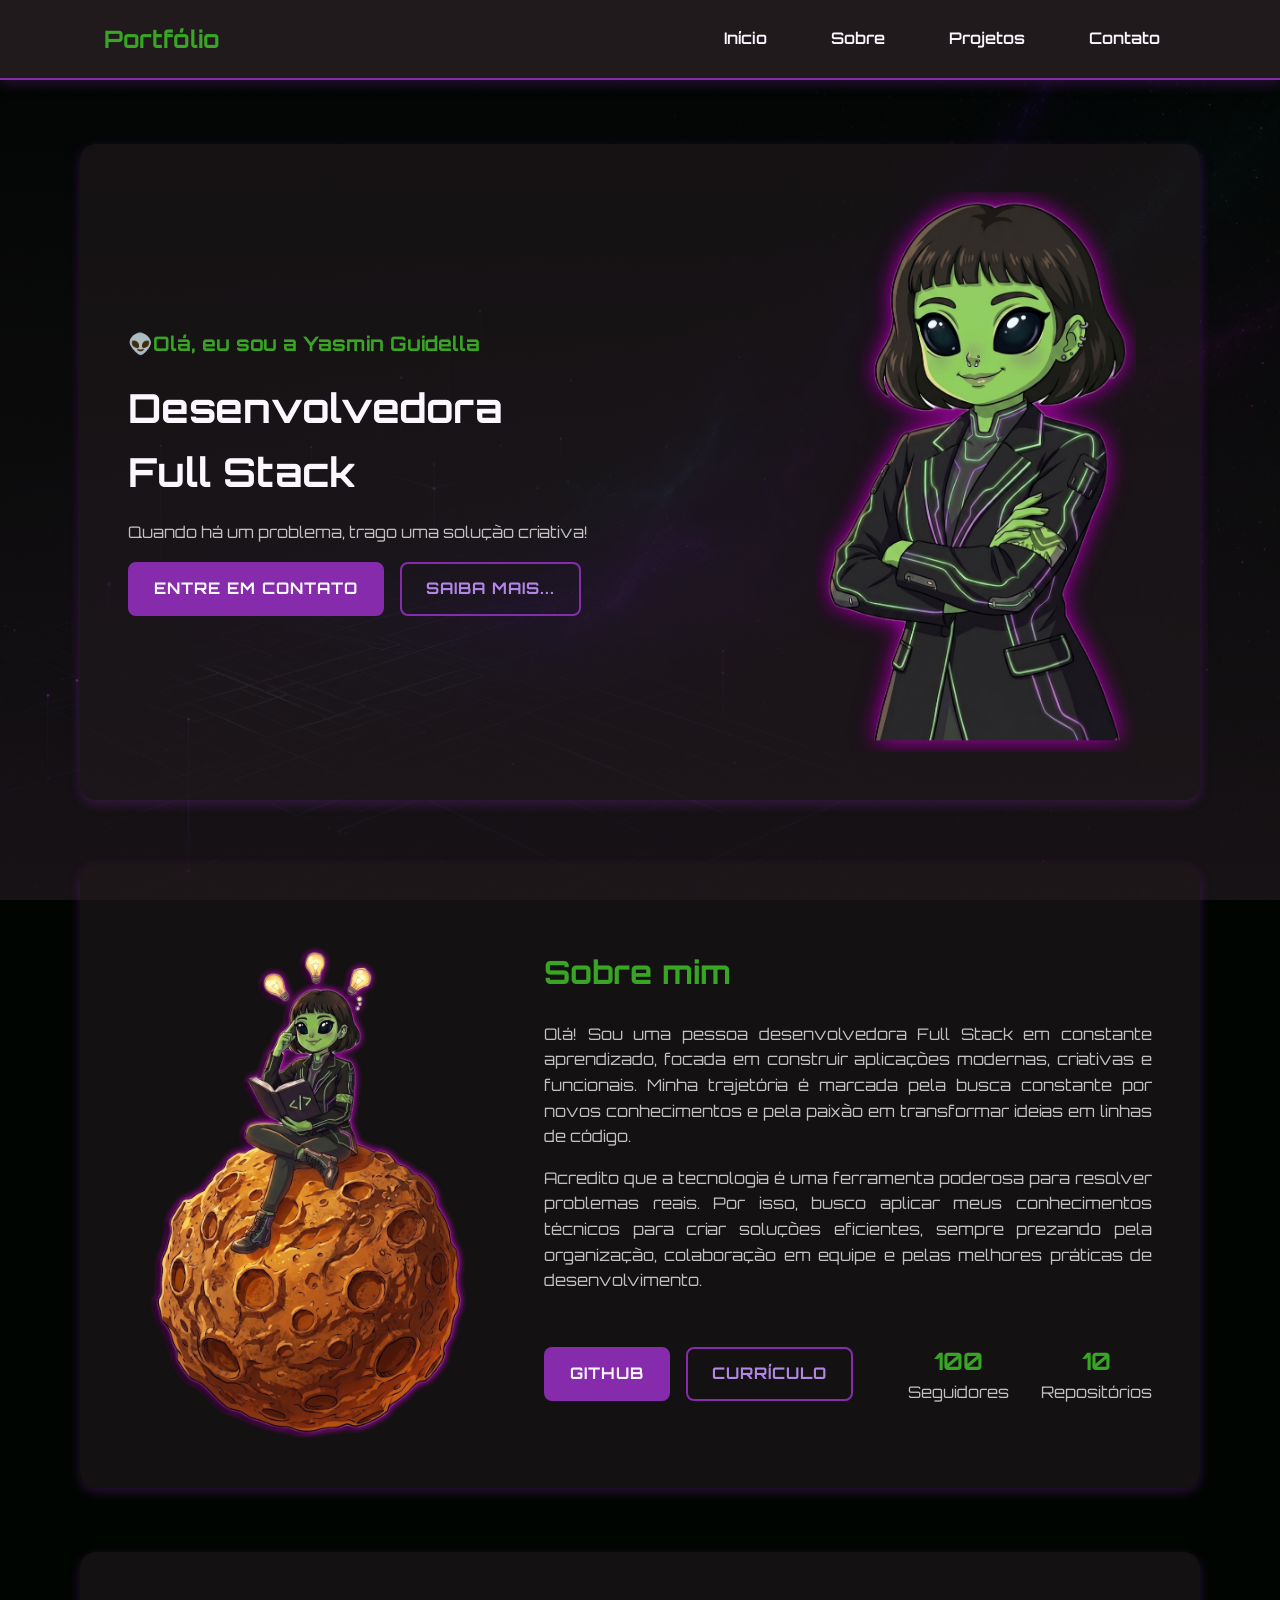
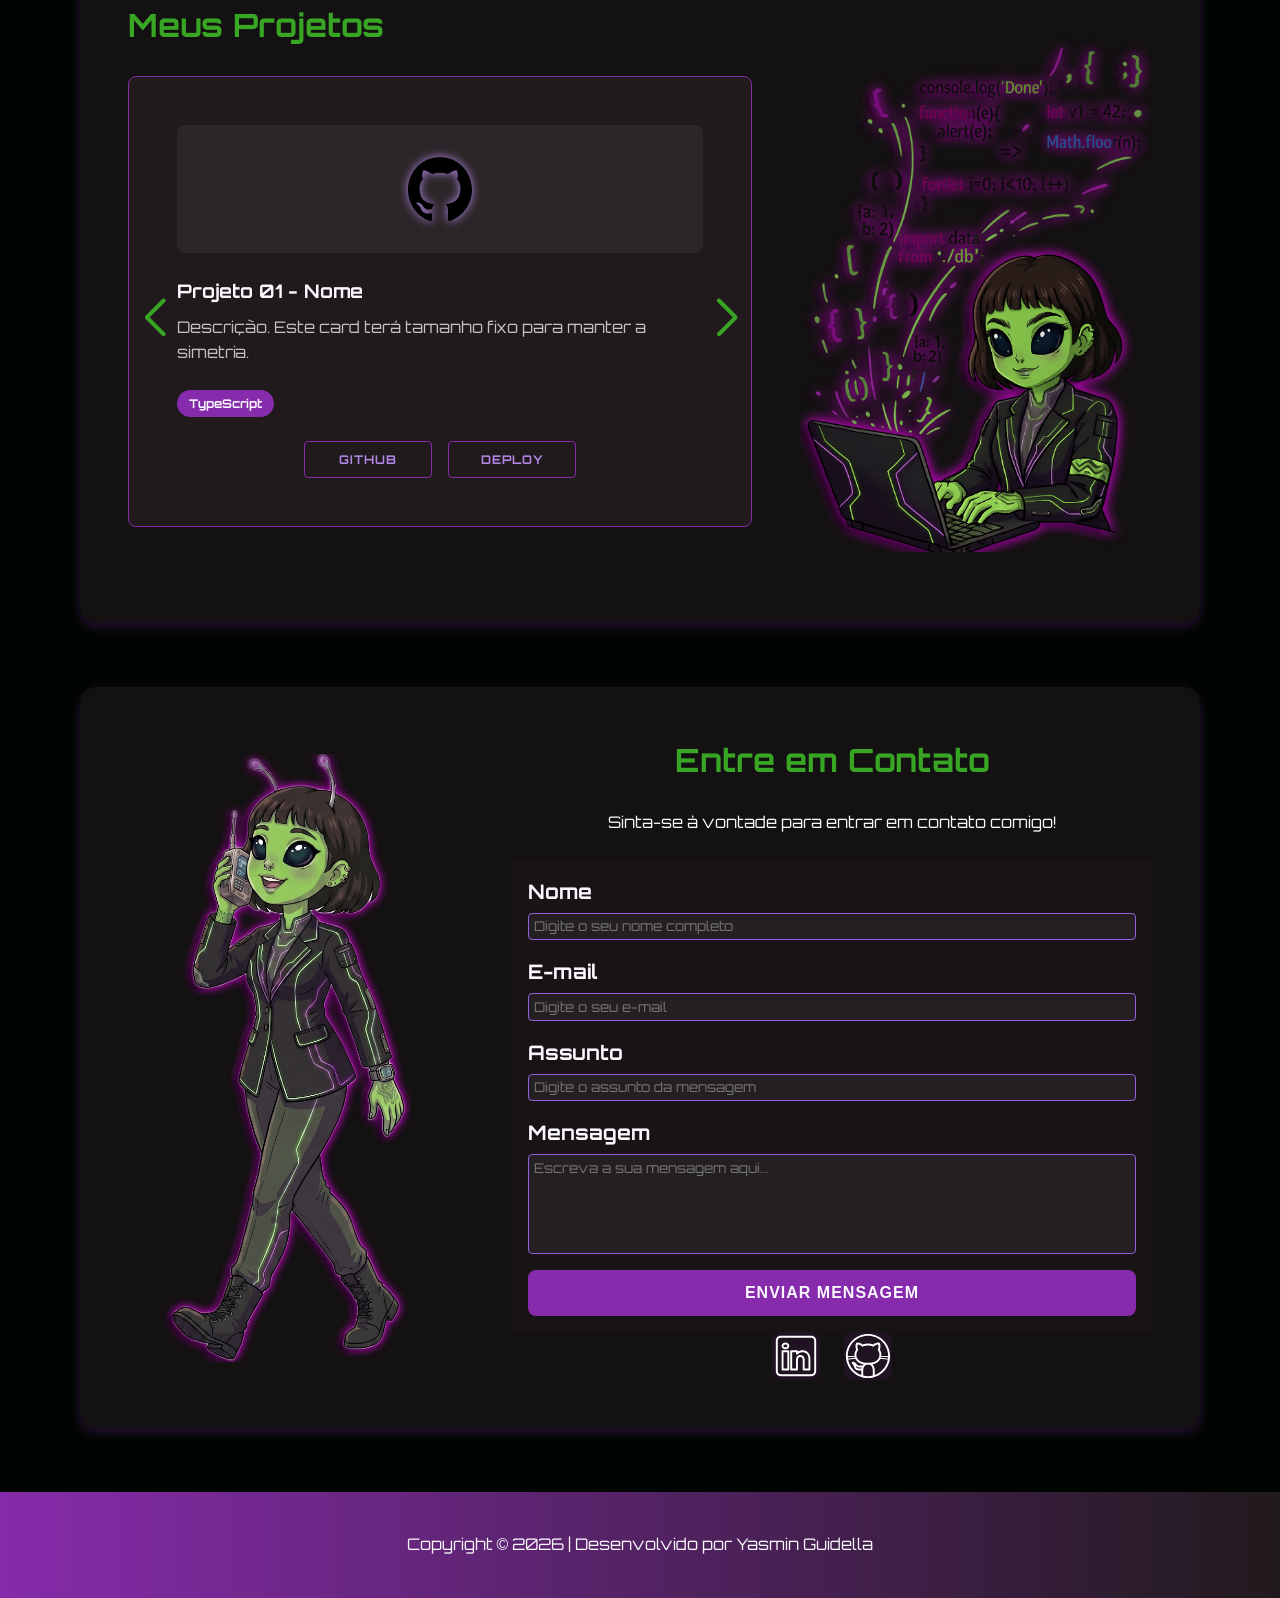
==== commit eaaec835: "style: responsividade" ====
--- a/index.html
+++ b/index.html
@@ -57,7 +57,7 @@
         <figure class="hero-image">
         <!-- Personagem -->
             <img src="./assets/img/neon_Personagem_hero.png" 
-                alt="Personagem"
+                alt="Personagem Yasmin Alien"
                 class="img-hero principal float-animation">
         
         <!-- Foto Real (Aparece no hover) -->
@@ -71,7 +71,7 @@
         <section id="about" class="section-container about-container">
 
             <figure class="about-image">
-                <img src="./assets/img/neon_personagem_about.png" alt="Foto do perfil">
+                <img src="./assets/img/neon_personagem_about.png" alt="Foto da Personagem Yasmin Alien pensando em cima de um asteroide">
             </figure>
 
             <article class="about-content">
@@ -123,7 +123,7 @@
                             <div class="swiper-slide">
                                 <article class="project-card">
                                     <figure class="project-image">
-                                        <img src="./assets/icons/languages/github.svg" alt="GitHub">
+                                        <img src="./assets/icons/languages/github.svg" alt="Logo GitHub">
                                     </figure>
                                     <div class="project-content">
                                         <h3>Projeto 01 - Nome</h3>
@@ -141,7 +141,7 @@
                             <div class="swiper-slide">
                                 <article class="project-card">
                                     <figure class="project-image">
-                                        <img src="./assets/icons/languages/github.svg" alt="GitHub">
+                                        <img src="./assets/icons/languages/github.svg" alt="Logo GitHub">
                                     </figure>
                                     <div class="project-content">
                                         <h3>Projeto 02 - Nome</h3>
@@ -190,19 +190,19 @@
                 <form id="formulario">
 
                     <label for="nome">Nome</label>
-                    <input id="nome" name="nome" type="text" placeholder="Digite o seu nome completo">
+                    <input id="nome" name="nome" type="text" required placeholder="Digite o seu nome completo">
                     <span id="erro-nome"></span>
 
                     <label for="email">E-mail</label>
-                    <input id="email" name="email" type="text" placeholder="Digite o seu e-mail">
+                    <input id="email" name="email" type="email" required placeholder="Digite o seu e-mail">
                     <span id="erro-email"></span>
 
                     <label for="assunto">Assunto</label>
-                    <input id="assunto" name="assunto" type="text" placeholder="Digite o assunto da mensagem">
+                    <input id="assunto" name="assunto" type="text" required placeholder="Digite o assunto da mensagem">
                     <span id="erro-assunto"></span>
 
                     <label for="mensagem">Mensagem</label>
-                    <textarea id="mensagem" name="mensagem" placeholder="Escreva a sua mensagem aqui..."></textarea>
+                    <textarea id="mensagem" name="mensagem" required placeholder="Escreva a sua mensagem aqui..."></textarea>
                     <span id="erro-mensagem"></span>
 
                     <button class="botao" type="submit">Enviar Mensagem</button>
--- a/assets/css/style.css
+++ b/assets/css/style.css
@@ -2,10 +2,19 @@
     margin: 0;
     padding: 0;
     box-sizing: border-box;
+}
+
+body {
     font-family: 'Orbitron', sans-serif;
-    font-weight: 400;
+}
+
+img {
+    max-width: 100%;
+    height: auto;
+}
+
+a {
     text-decoration: none;
-    outline: 0;
 }
 
 :root {
@@ -85,11 +94,12 @@
 
 main {
     flex: 1;
+    padding-top: 4rem;
 }
 
 .section-container {
     max-width: 70rem;
-    min-height: 40rem;
+    min-height: auto;
     width: 100%;
     margin: 0 auto 4rem auto;
     padding: var(--spacing-xl);
@@ -112,23 +122,16 @@
     align-items: center; 
     justify-content: space-between;
     gap: var(--spacing-2xl);
-    width: 100%;
-    min-height: 40rem; 
-}
-
+    flex-wrap: wrap;
+}
 
 .hero-image,
 .about-image,
 .projects-image, 
 .contact-image-box {
-    flex: 0 0 22rem;
+    flex: 1;
     max-width: 22rem;
-    min-height: 40rem;
-    width: 22rem;
-    display: flex;
-    justify-content: center;
-    position: relative;
-    overflow: hidden;
+    width: 100%;
 }
 
 .hero-image img, 
@@ -136,7 +139,7 @@
 .projects-personagem-fixed img, 
 .contact-image-box img {
     width: 100%;
-    height: 100%;
+    height: auto;
     object-fit: contain; 
 }
 
@@ -223,10 +226,16 @@
     top: 0;
     z-index: 1000;
     width: 100%;
-    height: 5rem;
+    min-height: 5rem;
+    height: auto;
+    padding: 0.5rem 0;
     border-bottom: 0.15rem solid var(--purple-500);
     background-color: var(--purple-900);
     box-shadow: var(--shadow-md);
+
+    display:flex;
+    align-items: center;
+    
 }
 
 header a {
@@ -250,7 +259,7 @@
     justify-content: space-between;
     align-items: center;
     max-width: 70rem;
-    height: 100%;
+    width: 100%; 
     margin: 0 auto;
     padding: 0 var(--spacing-md);
 }
@@ -289,14 +298,18 @@
 }
 
 .hero-image {
-    min-height: 40rem;
+    position: relative;
+    flex: 0 0 22rem; /* mantém estável */
+    max-width: 22rem;
+    width: 100%;
+    height: 35rem;
 }
 
 
 .hero-image img {
     width: 100%;
-    max-height: 35rem;
-    max-width: 32rem;
+    height: 100%;
+    object-fit: contain;
     border-radius: var(--radius-lg);
 }
 
@@ -448,7 +461,7 @@
     padding: var(--spacing-xl);
     
     width: 100%; 
-    min-height: 30rem; /* Campo fixo de projetos */
+    min-height: 25rem; /* Campo fixo de projetos */
     transition: var(--transition-default);
 }
 
@@ -771,4 +784,327 @@
 .success-content .botao {
     margin-top: var(--spacing-sm);
     z-index: 10;
-}+}
+
+@media screen and (max-width: 1024px) {
+    .section-container {
+        padding: var(--spacing-lg);
+        margin-bottom: 2rem;
+    }
+    
+    .hero-content h1 { font-size: var(--text-2xl); }
+    .about-content h2, .projects-title, .contact-header h2 { font-size: var(--text-xl); }
+    .hero-content p, .about-content p { font-size: var(--text-sm); }
+
+    .project-card {
+        min-height: 28rem; /* Altura fixa para manter o alinhamento no carrossel */
+    }
+    
+    .swiper-button-next, .swiper-button-prev {
+        display: none;
+    }
+
+}
+
+@media (max-width: 850px) {
+    .contact-container {
+        flex-direction: column;
+        align-items: center; 
+        text-align: center;
+        gap: var(--spacing-lg);
+    }
+    
+    .contact-image-box {
+        display: block;     
+        flex: none;           
+        max-width: 15rem;      
+        margin: 0 auto;
+    }
+
+    #formulario {
+        max-width: 100%;
+    }
+}
+
+@media (max-width: 768px) {
+
+    .hero-container,
+    .about-container,
+    .projects-wrapper,
+    .contact-container {
+        flex-direction: column;
+        text-align: center;
+        align-items: center;
+    }
+    .hero-image,
+    .about-image,
+    .projects-personagem-fixed,
+    .contact-image-box {
+        max-width: 18rem;
+        margin: 0 auto;
+    }
+
+    .menu-content {
+        flex-direction: column;
+        gap: var(--spacing-sm);
+    }
+
+    .menu-list {
+        flex-wrap: wrap;
+        justify-content: center;
+    }
+
+    .success-content {
+        padding: var(--spacing-md);
+    }
+
+    .success-content h1 {
+        font-size: var(--text-xl);
+    }
+
+    .success-content h2 {
+        font-size: var(--text-base);
+    }
+
+    .projects-wrapper {
+        flex-direction: column;
+        align-items: center;
+    }
+
+    .projects-personagem-fixed {
+        flex: none;
+        width: 100%;
+        max-width: 18rem;
+        margin: 0 auto;
+    }
+
+    .projects-content-box {
+        width: 100%;
+    }
+
+    .project-card {
+        min-height: auto;
+        padding: var(--spacing-md);
+    }
+
+    .projects-title {
+        text-align: center;
+    }
+
+    .about-buttons-data {
+        display: block; /* remove flex completamente */
+        width: 100%;
+        margin-top: 1rem;
+    }
+
+    /* BOTÕES */
+    .about-buttons-data .buttons-container {
+        display: grid;
+        grid-template-columns: 1fr 1fr;
+        gap: 0.75rem;
+        width: 100%;
+        margin-bottom: 1rem;
+    }
+
+    .about-buttons-data .buttons-container a {
+        width: 100%;
+        text-align: center;
+    }
+
+    .about-buttons-data .data-container {
+        display: grid;
+        grid-template-columns: 1fr 1fr;
+        gap: 0.75rem;
+        width: 100%;
+    }
+
+    
+    .about-buttons-data .buttons-container,
+    .about-buttons-data .data-container {
+        justify-content: unset;
+        align-items: unset;
+    }
+
+}
+
+@media (max-width: 500px) {
+
+    header {
+        height: auto;
+        padding: 0.5rem 0;
+    }
+
+    .menu-content {
+        flex-direction: column;
+        align-items: center;
+        justify-content: center;
+        gap: 0.5rem;
+    }
+
+    #titulo {
+        text-align: center;
+        font-size: 1rem;
+        width: 100%;
+    }
+
+    .menu-list {
+        display: flex;
+        justify-content: center;
+        flex-wrap: nowrap; /* impede quebrar linha */
+        gap: 0.3rem;
+        width: 100%;
+        }
+
+    .menu-list a {
+        font-size: 0.75rem;
+        padding: 0.2rem 0.3rem;
+    }
+
+     /* HERO */
+    .hero-container {
+    margin-top: 1rem;
+    }
+
+    .hero-content {
+        align-items: center;
+        text-align: center;
+    }
+
+    .hero-content h1 {
+        font-size: 1.6rem;
+    }
+
+    .hero-content span {
+        font-size: 0.9rem;
+    }
+
+    .buttons-container {
+        justify-content: center;
+        align-items: center;
+        width: 100%;
+    }
+
+    /* SOBRE */
+    .about-content {
+        text-align: center;
+        align-items: center;
+    }
+
+    .about-content p {
+        text-align: center;
+    }
+
+    .about-buttons-data {
+        flex-direction: column;
+        align-items: center;
+    }
+
+    .data-container {
+        justify-content: center;
+    }
+
+    .data-container {
+        justify-content: center;
+        flex-wrap: wrap;
+    }
+
+    /* CONTAINER GERAL */
+    .section-container {
+        padding: var(--spacing-md);
+    }
+
+    /* EVITA ESTOURO */
+    body {
+        overflow-x: hidden;
+    }
+}
+
+@media screen and (max-width: 480px) {
+
+    main {
+        padding-top: 1rem;
+    }
+    
+    .section-container {
+        padding: var(--spacing-md);
+        margin-bottom: var(--spacing-lg);
+    }
+
+    .hero-content h1 { font-size: 1.8rem; }
+    .about-content h2, .projects-title, .contact-header h2 { font-size: 1.5rem; }
+    
+    header #titulo {
+        font-size: 0.9rem;
+    }
+
+    .hero-container {
+        gap: var(--spacing-md);
+    }
+
+    .hero-content .buttons-container {
+        flex-direction: column;
+        width: 100%;
+    }
+
+    .hero-content .buttons-container .botao,
+    .hero-content .buttons-container .botao-outline {
+        width: 100%;
+    }
+
+    .hero-image {
+        max-width: 100%;
+        height: auto;
+    }
+
+
+    .about-buttons-data .buttons-container,
+    .about-buttons-data .data-container {
+        grid-template-columns: 1fr;
+        gap: 0.5rem;
+    }
+
+    .data-number { font-size: var(--text-lg); }
+    .data-label { font-size: var(--text-sm); }
+
+    .project-card {
+        padding: var(--spacing-sm);
+        min-height: auto;
+    }
+
+    .project-image {
+        height: 6rem;
+    }
+
+    .project-content h3 { font-size: var(--text-base); }
+
+    .social-container {
+        flex-wrap: wrap;
+        gap: var(--spacing-sm);
+    }
+
+    .social-icon {
+        width: 2.5rem;
+        height: 2.5rem;
+    }
+
+    #formulario {
+        padding: var(--spacing-xs);
+        gap: 0.3rem;
+    }
+
+    #formulario label { font-size: var(--text-base); }
+    
+    #formulario input, #formulario textarea {
+        padding: 0.5rem; 
+    }
+
+    footer {
+        padding: 1.5rem;
+        font-size: var(--text-sm);
+    }
+
+    .success-icon {
+        width: 5rem;
+        height: 5rem;
+    }
+}
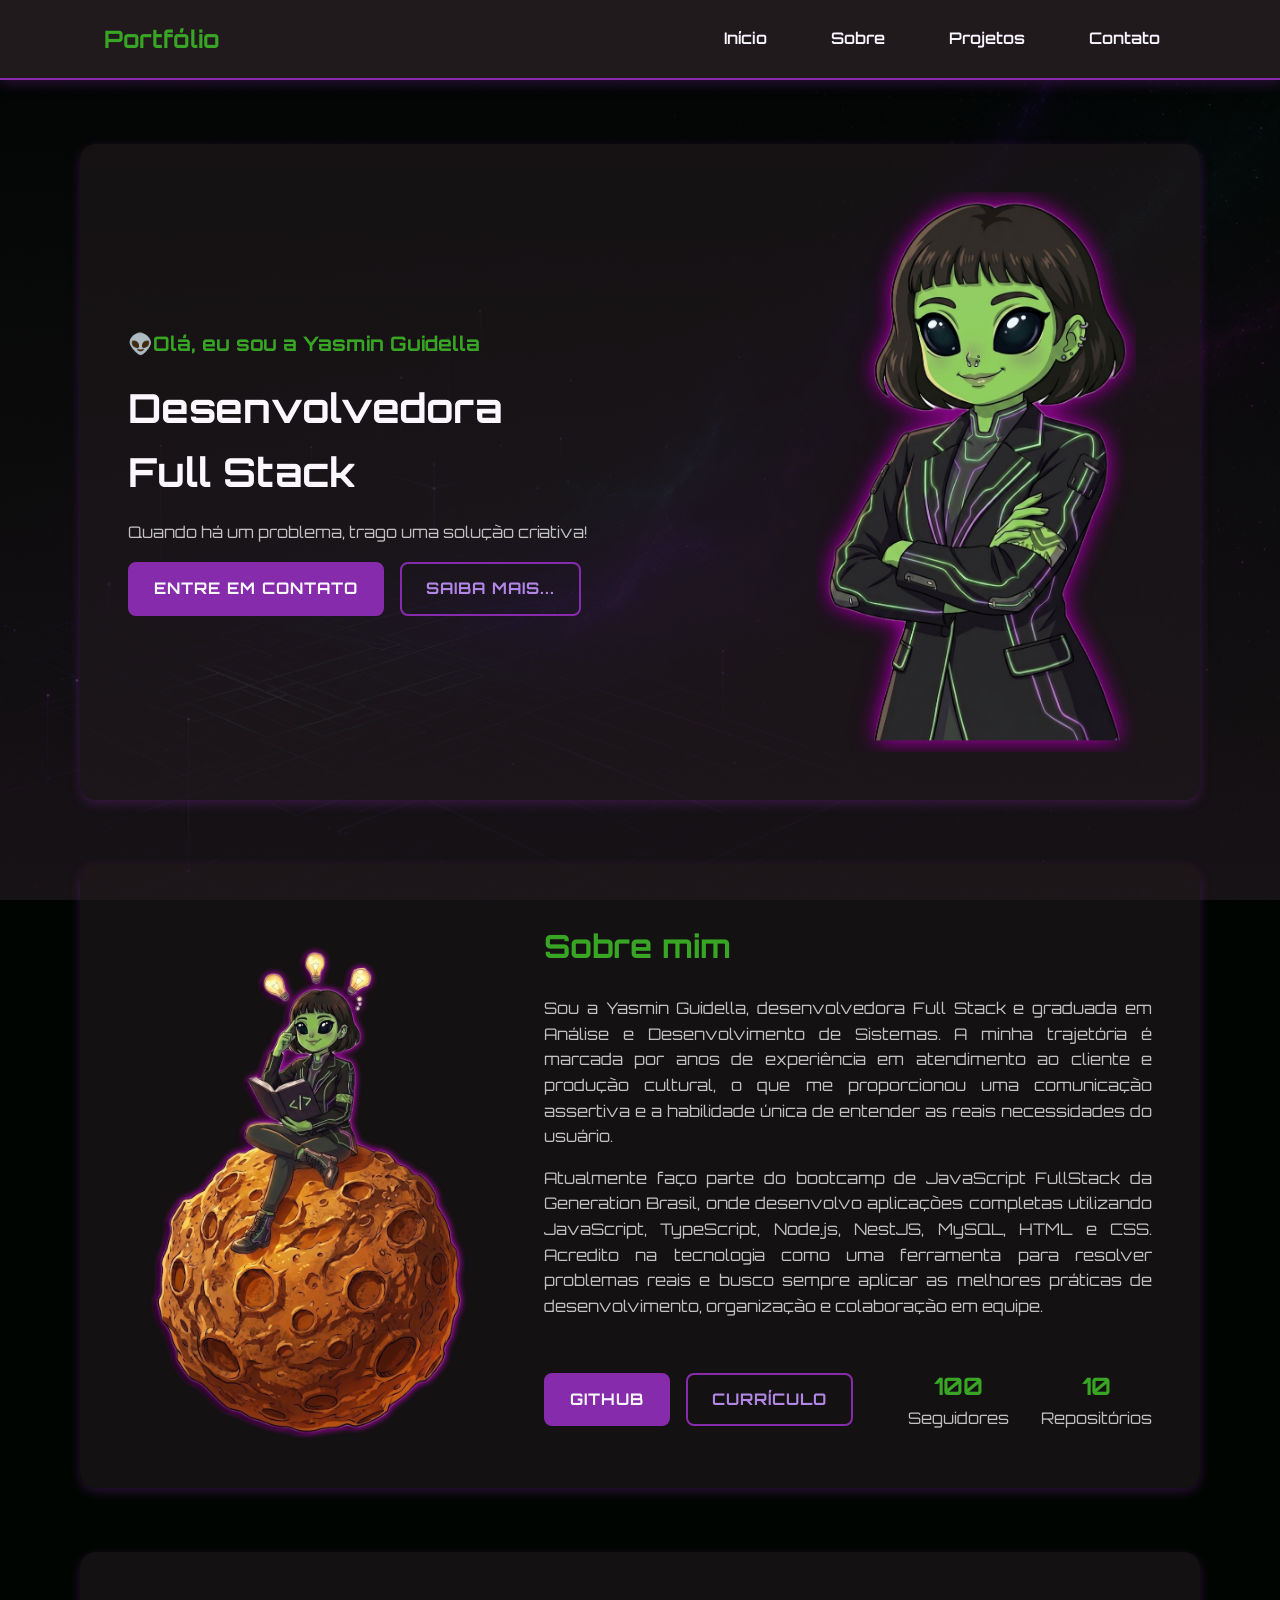
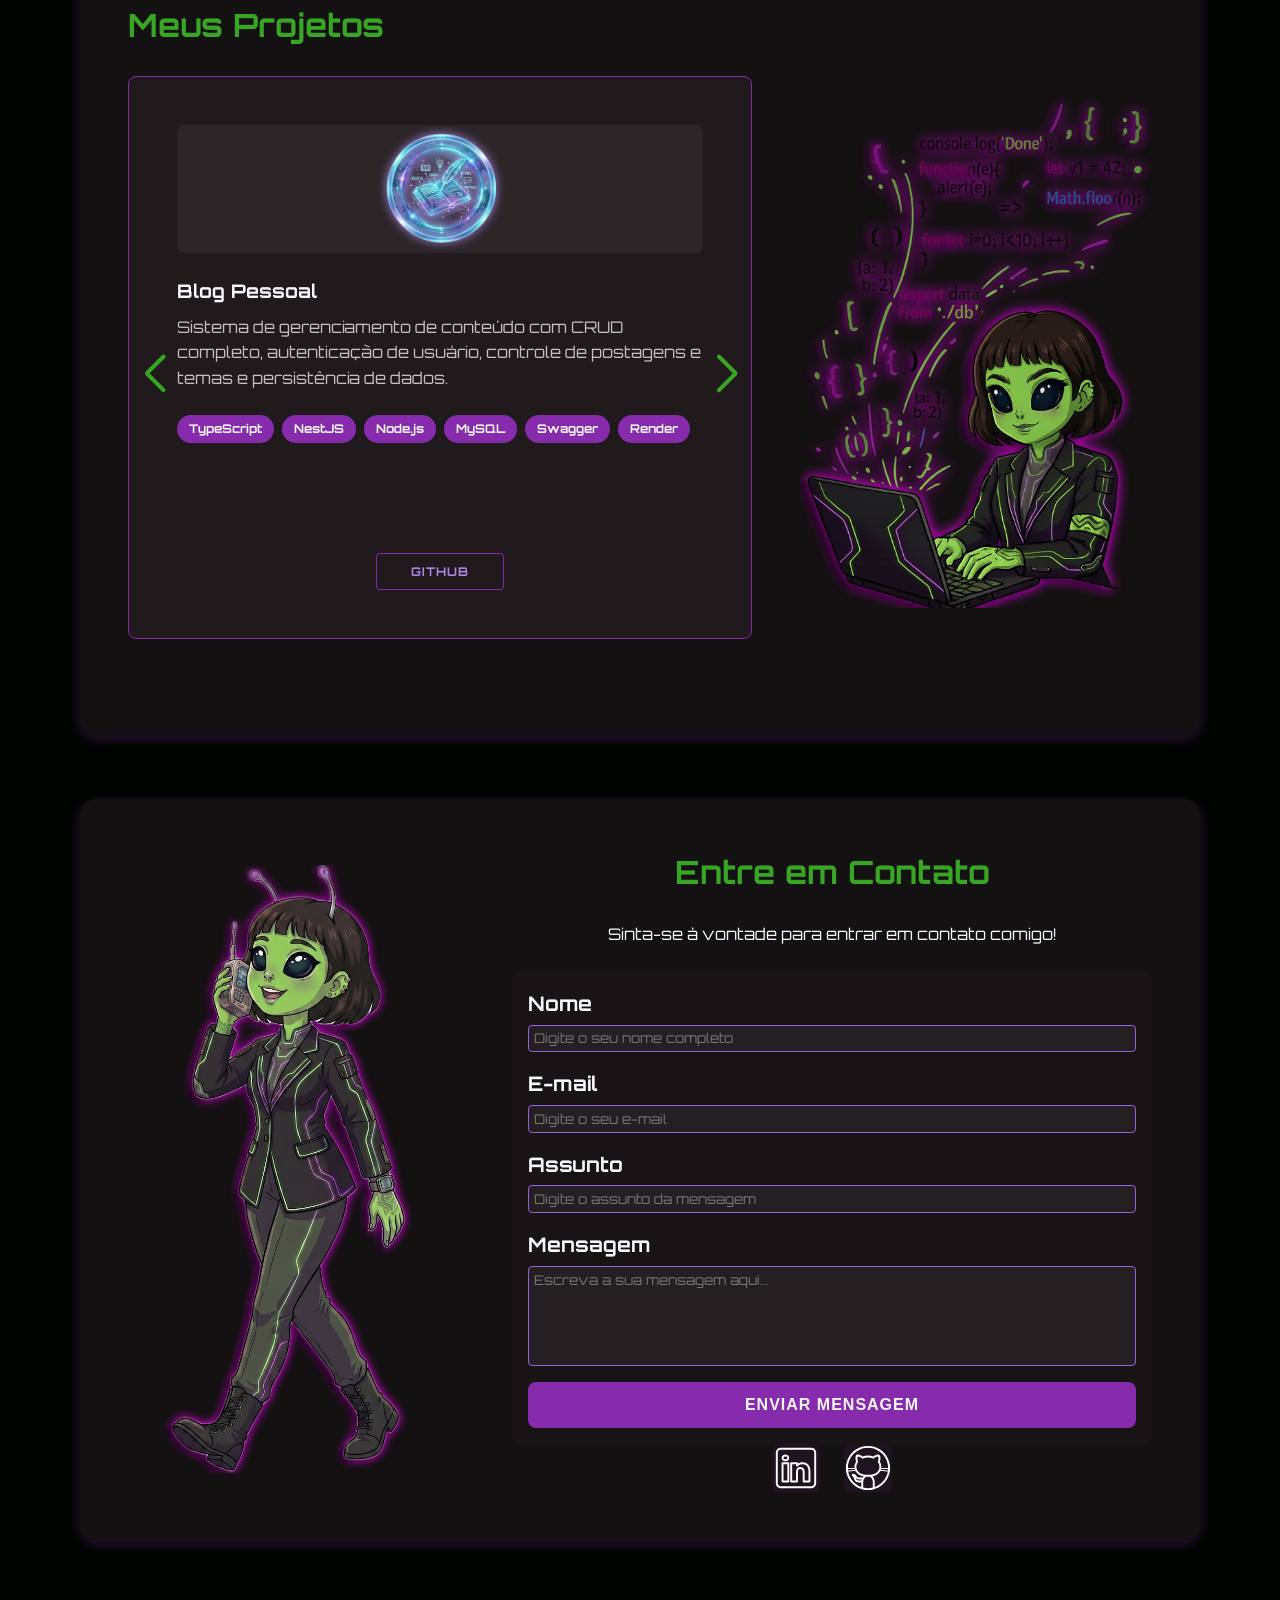
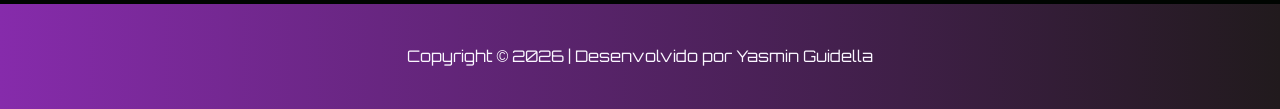
==== commit 270d0d60: "Style: estilização do portfolio completo" ====
--- a/index.html
+++ b/index.html
@@ -77,22 +77,25 @@
             <article class="about-content">
                 <h2>Sobre mim</h2>
                 <p>
-                    Olá! Sou uma pessoa desenvolvedora Full Stack em constante aprendizado, 
-                    focada em construir aplicações modernas, criativas e funcionais. 
-                    Minha trajetória é marcada pela busca constante por novos conhecimentos 
-                    e pela paixão em transformar ideias em linhas de código. 
+                    Sou a Yasmin Guidella, desenvolvedora Full Stack 
+                    e graduada em Análise e Desenvolvimento de Sistemas. 
+                    A minha trajetória é marcada por anos de experiência em atendimento ao cliente 
+                    e produção cultural, o que me proporcionou uma comunicação assertiva e a 
+                    habilidade única de entender as reais necessidades do usuário.
                 </p>
                 <p>
-                    Acredito que a tecnologia é uma ferramenta poderosa para resolver problemas reais. 
-                    Por isso, busco aplicar meus conhecimentos técnicos para criar soluções eficientes, 
-                    sempre prezando pela organização, 
-                    colaboração em equipe e pelas melhores práticas de desenvolvimento.
+                    Atualmente faço parte do bootcamp de JavaScript FullStack da Generation Brasil, 
+                    onde desenvolvo aplicações completas utilizando JavaScript, TypeScript, 
+                    Node.js, NestJS, MySQL, HTML e CSS. 
+                    Acredito na tecnologia como uma ferramenta para resolver problemas reais 
+                    e busco sempre aplicar as melhores práticas de desenvolvimento, organização 
+                    e colaboração em equipe.
                 </p>
 
                 <div class="about-buttons-data">
                     <div class="buttons-container">
-                        <a href="#" target="_blank" class="botao">GitHub</a>
-                        <a href="#" target="_blank" class="botao-outline">Currículo</a>
+                        <a href="https://github.com/yguidella" target="_blank" class="botao">GitHub</a>
+                        <a href="https://docs.google.com/document/d/1jw2vAXC8jNizImCz3DRNKMuKzdI7Y8nP7RuJuzfZfWE/edit?usp=sharing" target="_blank" class="botao-outline">Currículo</a>
                     </div>
 
                     <div class="data-container">
@@ -123,15 +126,27 @@
                             <div class="swiper-slide">
                                 <article class="project-card">
                                     <figure class="project-image">
-                                        <img src="./assets/icons/languages/github.svg" alt="Logo GitHub">
-                                    </figure>
-                                    <div class="project-content">
-                                        <h3>Projeto 01 - Nome</h3>
-                                        <p>Descrição. Este card terá tamanho fixo para manter a simetria.</p>
-                                        <div class="project-tags"><span class="tag">TypeScript</span></div>
-                                        <div class="project-buttons">
-                                            <a href="#" target="_blank" class="botao-outline botao-sm">GitHub</a>
-                                            <a href="#" target="_blank" class="botao-outline botao-sm">Deploy</a>
+                                        <img src="./assets/icons/projetos/blog_pessoal_icone.png" alt="Icone Blog">
+                                    </figure>
+                                    <div class="project-content">
+                                        <h3>Blog Pessoal</h3>
+
+                                        <p>Sistema de gerenciamento de conteúdo com CRUD completo, 
+                                           autenticação de usuário, controle de postagens e temas 
+                                           e persistência de dados.</p>
+
+                                        <div class="project-tags">
+                                            <span class="tag">TypeScript</span>
+                                            <span class="tag">NestJS</span>
+                                            <span class="tag">Node.js</span>
+                                            <span class="tag">MySQL</span>
+                                            <span class="tag">Swagger</span>
+                                            <span class="tag">Render</span>
+                                        </div>
+
+                                        <div class="project-buttons">
+                                            <a href="https://github.com/yguidella/blogpessoal" target="_blank" class="botao-outline botao-sm">GitHub</a>
+                                            <!-- <a href="#" target="_blank" class="botao-outline botao-sm">Deploy</a> -->
                                         </div>
                                     </div>
                                 </article>
@@ -141,20 +156,122 @@
                             <div class="swiper-slide">
                                 <article class="project-card">
                                     <figure class="project-image">
-                                        <img src="./assets/icons/languages/github.svg" alt="Logo GitHub">
-                                    </figure>
-                                    <div class="project-content">
-                                        <h3>Projeto 02 - Nome</h3>
-                                        <p>Descrição. Este card terá tamanho fixo para manter a simetria.</p>
-                                        <div class="project-tags"><span class="tag">TypeScript</span></div>
-                                        <div class="project-buttons">
-                                            <a href="#" target="_blank" class="botao-outline botao-sm">GitHub</a>
-                                            <a href="#" target="_blank" class="botao-outline botao-sm">Deploy</a>
-                                        </div>
-                                    </div>
-                                </article>
-                            </div>
-                             
+                                        <img src="./assets/icons/projetos/rota_inclusiva_icone.png" alt="Icone Projeto Rota Inclusiva ">
+                                    </figure>
+                                    <div class="project-content">
+                                        <h3>Rota Inclusiva - Projeto em equipe</h3>
+                                        <p>
+                                            Plataforma de acessibilidade urbana focada em mobilidade inclusiva. 
+                                            Neste projeto fui a Dev 4, responsável pela implementação da lógica de cálculo 
+                                            de tempo estimado</p>
+                                        <div class="project-tags">
+                                            <span class="tag">TypeScript</span>
+                                            <span class="tag">NestJS</span>
+                                            <span class="tag">Node.js</span>
+                                            <span class="tag">MySQL</span>
+                                            <span class="tag">Insomnia</span>
+                                        
+                                        </div>
+                                        <div class="project-buttons">
+                                            <a href="https://github.com/Grupo06-Turma14Js/rotainclusiva_nest/tree/main" target="_blank" class="botao-outline botao-sm">GitHub</a>
+                                            <!-- <a href="#" target="_blank" class="botao-outline botao-sm">Deploy</a> -->
+                                        </div>
+                                    </div>
+                                </article>
+                            </div>
+                            <!--Slide 3 -->
+                            <div class="swiper-slide">
+                                <article class="project-card">
+                                    <figure class="project-image">
+                                        <img src="./assets/icons/projetos/artindie_icone.png" alt="Icone Projeto Artindie">
+                                    </figure>
+                                    <div class="project-content">
+                                        <h3>Artindie - E-commerce</h3>
+
+                                        <p>
+                                            Sistema de console (CLI) para gerenciamento de produtos de uma galeria de arte, 
+                                            com operações CRUD completas, 
+                                            estrutura em camadas e programação orientada a objetos. </p>
+
+                                        <div class="project-tags">
+                                            <span class="tag">TypeScript</span>
+                                            <span class="tag">JavaScript</span>
+                                            <span class="tag">Node.js</span>
+                                        </div>
+
+                                        <div class="project-buttons">
+                                            <a href="https://github.com/yguidella/projeto_ecommerce_artindie" target="_blank" class="botao-outline botao-sm">GitHub</a>
+                                            <!--<a href="#" target="_blank" class="botao-outline botao-sm">Deploy</a> -->
+                                        </div>
+                                    </div>
+                                </article>
+                            </div>
+
+                             <!--Slide 4 -->
+                            <div class="swiper-slide">
+                                <article class="project-card">
+                                    <figure class="project-image">
+                                        <img src="./assets/icons/projetos/rangoo_icone.png" alt="Icone Projeto Rangoo">
+                                    </figure>
+                                    <div class="project-content">
+                                        <h3>Rangoo - Projeto em Equipe</h3>
+
+                                        <p>
+                                            Descrição: API REST para um sistema de delivery de alimentação saudável, 
+                                            desenvolvida com foco em arquitetura escalável.
+                                            Neste projeto fui a Dev 3, responsável pela documentação da API com Swagger 
+                                            e pelo deploy da aplicação na plataforma Render.
+                                        </p>
+
+                                        <div class="project-tags">
+                                            <span class="tag">TypeScript</span>
+                                            <span class="tag">JavaScript</span>
+                                            <span class="tag">NestJS</span>
+                                            <span class="tag">Node.js</span>
+                                            <span class="tag">MySQL</span>
+                                            <span class="tag">Swagger</span>
+                                            <span class="tag">Render</span>
+                                            <span class="tag">Insomnia</span>
+                                            
+                                            
+                                        </div>
+
+                                        <div class="project-buttons">
+                                            <a href="https://github.com/Grupo06-Turma14Js/rangoo_nest" target="_blank" class="botao-outline botao-sm">GitHub</a>
+                                            <!--<a href="#" target="_blank" class="botao-outline botao-sm">Deploy</a>-->
+                                        </div>
+                                    </div>
+                                </article>
+                            </div>
+
+                             <!--Slide 5 -->
+                            <div class="swiper-slide">
+                                <article class="project-card">
+                                    <figure class="project-image">
+                                        <img src="./assets/icons/projetos/portfolio_icone.png" alt="Icone Portfolio">
+                                    </figure>
+                                    <div class="project-content">
+                                        <h3>Portfólio</h3>
+
+                                        <p>
+                                            Site completo com Interface responsiva e estética 
+                                            personalizada focada em experiência de usuário.</p>
+
+                                        <div class="project-tags">
+                                            <span class="tag">HTML5</span>
+                                            <span class="tag">CSS3</span>
+                                            <span class="tag">JavaScript</span>
+                                        </div>
+
+                                        <div class="project-buttons">
+                                            <a href="https://github.com/yguidella/portfolio" target="_blank" class="botao-outline botao-sm">GitHub</a>
+                                            <!--<a href="#" target="_blank" class="botao-outline botao-sm">Deploy</a>-->
+                                        </div>
+                                    </div>
+                                </article>
+                            </div>
+
+                        <!--slides de projetos antes -->
                         </div>
 
                         <!-- Controles do Carrossel -->
@@ -210,8 +327,10 @@
                 </form>
 
                 <div class="social-container">
-                    <a href="#" class="social-icon"><img src="./assets/icons/social/linkedin.svg"></a>
-                    <a href="#" class="social-icon"><img src="./assets/icons/social/github.svg"></a>
+                    <a href="https://www.linkedin.com/in/yasminguidella/" class="social-icon" target="_blank" rel="noopener noreferrer">
+                        <img src="./assets/icons/social/linkedin.svg"></a>
+                    <a href="https://github.com/yguidella/" class="social-icon" target="_blank" rel="noopener noreferrer">
+                        <img src="./assets/icons/social/github.svg"></a>
                 </div>
             </div>    
         </section>
--- a/assets/css/style.css
+++ b/assets/css/style.css
@@ -478,7 +478,7 @@
 }
 
 .project-image img {
-    width: 4rem;
+    width: 7rem;
     height: auto;
     filter: drop-shadow(0 0 5px var(--purple-300));
 }
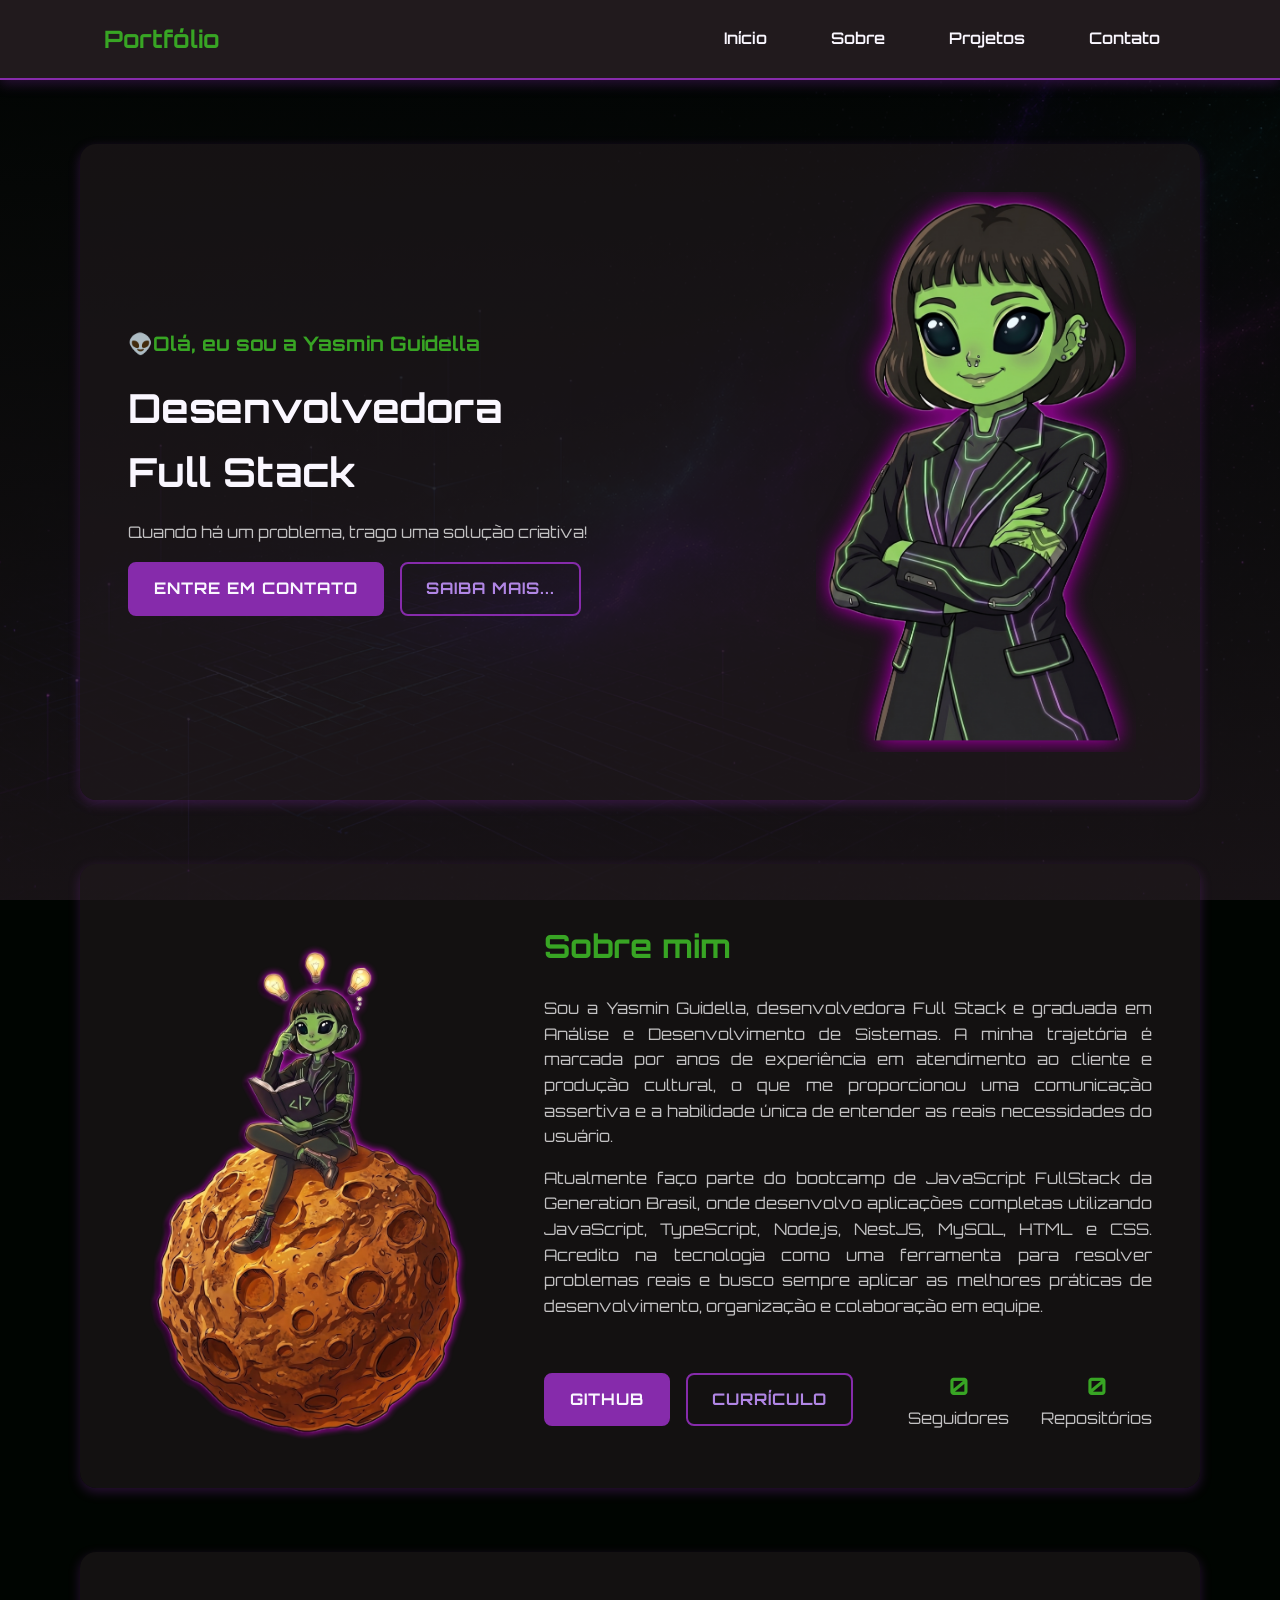
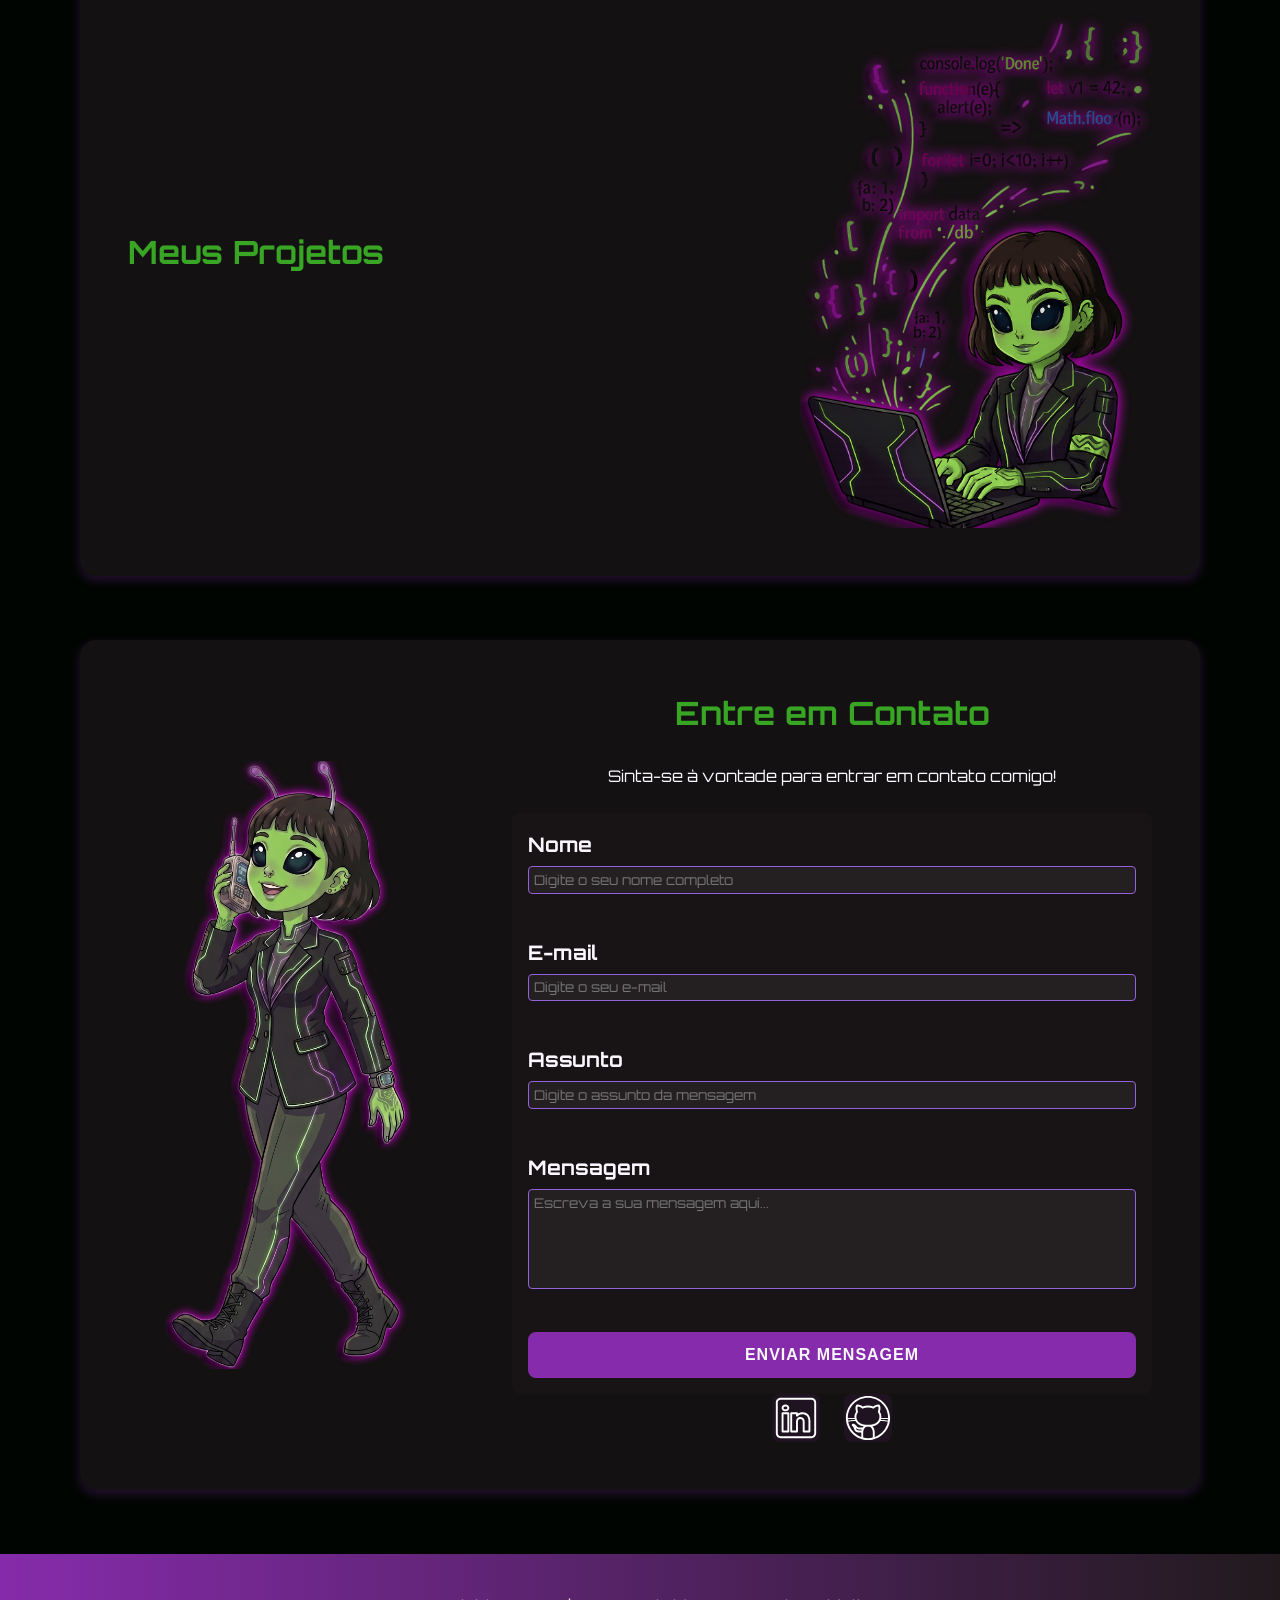
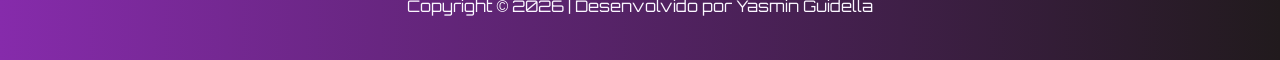
==== commit 3962e8ef: "js: completo" ====
--- a/index.html
+++ b/index.html
@@ -55,6 +55,7 @@
             </article>
 
         <figure class="hero-image">
+
         <!-- Personagem -->
             <img src="./assets/img/neon_Personagem_hero.png" 
                 alt="Personagem Yasmin Alien"
@@ -95,16 +96,17 @@
                 <div class="about-buttons-data">
                     <div class="buttons-container">
                         <a href="https://github.com/yguidella" target="_blank" class="botao">GitHub</a>
-                        <a href="https://docs.google.com/document/d/1jw2vAXC8jNizImCz3DRNKMuKzdI7Y8nP7RuJuzfZfWE/edit?usp=sharing" target="_blank" class="botao-outline">Currículo</a>
+                        <a href="https://docs.google.com/document/d/1jw2vAXC8jNizImCz3DRNKMuKzdI7Y8nP7RuJuzfZfWE/edit?usp=sharing" 
+                        target="_blank" class="botao-outline">Currículo</a>
                     </div>
 
                     <div class="data-container">
                         <div class="data-item">
-                            <span class="data-number">100</span>
+                            <span id="github-seguidores" class="data-number">0</span>
                             <span class="data-label">Seguidores</span>
                         </div>
                         <div class="data-item">
-                            <span class="data-number">10</span>
+                            <span id="github-repos" class="data-number">0</span>
                             <span class="data-label">Repositórios</span>
                         </div>
                     </div>
@@ -119,10 +121,29 @@
                 <div class="projects-content-box">
                     <h2 class="projects-title">Meus Projetos</h2>
 
-                    <div class="swiper projects-swiper">
+                   <div class="swiper projects-swiper mySwiper">
 
                         <div class="swiper-wrapper">
-                            <!-- Slide 01 -->
+                            </div>
+
+                        <!-- Controles do Carrossel -->
+                            <div class="swiper-pagination"></div>
+                            <div class="swiper-button-next"></div>
+                            <div class="swiper-button-prev"></div>
+                    </div>
+                    
+                </div>
+
+                        <!--
+                        MOTIVO DA REFATORAÇÃO: Implementação de consumo dinâmico via API do GitHub.
+                        APRENDIZADO: Transição de conteúdo manual para renderização via JavaScript 
+                        assíncrono, permitindo maior escalabilidade e manutenção automatizada.
+                        -->
+
+                        <!-- 
+                        <div class="swiper-wrapper">
+                            Slide 01: Protótipo de estrutura para Blog Pessoal -->
+                            <!-- 
                             <div class="swiper-slide">
                                 <article class="project-card">
                                     <figure class="project-image">
@@ -130,11 +151,9 @@
                                     </figure>
                                     <div class="project-content">
                                         <h3>Blog Pessoal</h3>
-
                                         <p>Sistema de gerenciamento de conteúdo com CRUD completo, 
-                                           autenticação de usuário, controle de postagens e temas 
-                                           e persistência de dados.</p>
-
+                                        autenticação de usuário, controle de postagens e temas 
+                                        e persistência de dados.</p>
                                         <div class="project-tags">
                                             <span class="tag">TypeScript</span>
                                             <span class="tag">NestJS</span>
@@ -143,16 +162,16 @@
                                             <span class="tag">Swagger</span>
                                             <span class="tag">Render</span>
                                         </div>
-
                                         <div class="project-buttons">
                                             <a href="https://github.com/yguidella/blogpessoal" target="_blank" class="botao-outline botao-sm">GitHub</a>
-                                            <!-- <a href="#" target="_blank" class="botao-outline botao-sm">Deploy</a> -->
-                                        </div>
-                                    </div>
-                                </article>
-                            </div>
-                            <!-- Outros slides virão aqui depois -->
-                            <!-- Slide 02 -->
+                                            <a href="#" target="_blank" class="botao-outline botao-sm">Deploy</a>
+                                        </div>
+                                    </div>
+                                </article>
+                            </div>
+
+                            Slide 02: Protótipo de estrutura para Rota Inclusiva -->
+                            <!-- 
                             <div class="swiper-slide">
                                 <article class="project-card">
                                     <figure class="project-image">
@@ -160,26 +179,26 @@
                                     </figure>
                                     <div class="project-content">
                                         <h3>Rota Inclusiva - Projeto em equipe</h3>
-                                        <p>
-                                            Plataforma de acessibilidade urbana focada em mobilidade inclusiva. 
-                                            Neste projeto fui a Dev 4, responsável pela implementação da lógica de cálculo 
-                                            de tempo estimado</p>
+                                        <p>Plataforma de acessibilidade urbana focada em mobilidade inclusiva. 
+                                        Neste projeto fui a Dev 4, responsável pela implementação da lógica de cálculo 
+                                        de tempo estimado</p>
                                         <div class="project-tags">
                                             <span class="tag">TypeScript</span>
                                             <span class="tag">NestJS</span>
                                             <span class="tag">Node.js</span>
                                             <span class="tag">MySQL</span>
                                             <span class="tag">Insomnia</span>
-                                        
                                         </div>
                                         <div class="project-buttons">
                                             <a href="https://github.com/Grupo06-Turma14Js/rotainclusiva_nest/tree/main" target="_blank" class="botao-outline botao-sm">GitHub</a>
-                                            <!-- <a href="#" target="_blank" class="botao-outline botao-sm">Deploy</a> -->
-                                        </div>
-                                    </div>
-                                </article>
-                            </div>
-                            <!--Slide 3 -->
+                                            <a href="#" target="_blank" class="botao-outline botao-sm">Deploy</a>
+                                        </div>
+                                    </div>
+                                </article>
+                            </div>
+
+                            Slide 03: Protótipo de estrutura para Artindie -->
+                            <!-- 
                             <div class="swiper-slide">
                                 <article class="project-card">
                                     <figure class="project-image">
@@ -187,27 +206,23 @@
                                     </figure>
                                     <div class="project-content">
                                         <h3>Artindie - E-commerce</h3>
-
-                                        <p>
-                                            Sistema de console (CLI) para gerenciamento de produtos de uma galeria de arte, 
-                                            com operações CRUD completas, 
-                                            estrutura em camadas e programação orientada a objetos. </p>
-
+                                        <p>Sistema de console (CLI) para gerenciamento de produtos de uma galeria de arte, 
+                                        com operações CRUD completas, estrutura em camadas e programação orientada a objetos. </p>
                                         <div class="project-tags">
                                             <span class="tag">TypeScript</span>
                                             <span class="tag">JavaScript</span>
                                             <span class="tag">Node.js</span>
                                         </div>
-
                                         <div class="project-buttons">
                                             <a href="https://github.com/yguidella/projeto_ecommerce_artindie" target="_blank" class="botao-outline botao-sm">GitHub</a>
-                                            <!--<a href="#" target="_blank" class="botao-outline botao-sm">Deploy</a> -->
-                                        </div>
-                                    </div>
-                                </article>
-                            </div>
-
-                             <!--Slide 4 -->
+                                            <a href="#" target="_blank" class="botao-outline botao-sm">Deploy</a>
+                                        </div>
+                                    </div>
+                                </article>
+                            </div>
+
+                            Slide 04: Protótipo de estrutura para Rangoo -->
+                            <!-- 
                             <div class="swiper-slide">
                                 <article class="project-card">
                                     <figure class="project-image">
@@ -215,14 +230,10 @@
                                     </figure>
                                     <div class="project-content">
                                         <h3>Rangoo - Projeto em Equipe</h3>
-
-                                        <p>
-                                            Descrição: API REST para um sistema de delivery de alimentação saudável, 
-                                            desenvolvida com foco em arquitetura escalável.
-                                            Neste projeto fui a Dev 3, responsável pela documentação da API com Swagger 
-                                            e pelo deploy da aplicação na plataforma Render.
-                                        </p>
-
+                                        <p>Descrição: API REST para um sistema de delivery de alimentação saudável, 
+                                        desenvolvida com foco em arquitetura escalável.
+                                        Neste projeto fui a Dev 3, responsável pela documentação da API com Swagger 
+                                        e pelo deploy da aplicação na plataforma Render.</p>
                                         <div class="project-tags">
                                             <span class="tag">TypeScript</span>
                                             <span class="tag">JavaScript</span>
@@ -232,19 +243,17 @@
                                             <span class="tag">Swagger</span>
                                             <span class="tag">Render</span>
                                             <span class="tag">Insomnia</span>
-                                            
-                                            
-                                        </div>
-
+                                        </div>
                                         <div class="project-buttons">
                                             <a href="https://github.com/Grupo06-Turma14Js/rangoo_nest" target="_blank" class="botao-outline botao-sm">GitHub</a>
-                                            <!--<a href="#" target="_blank" class="botao-outline botao-sm">Deploy</a>-->
-                                        </div>
-                                    </div>
-                                </article>
-                            </div>
-
-                             <!--Slide 5 -->
+                                            <a href="#" target="_blank" class="botao-outline botao-sm">Deploy</a>
+                                        </div>
+                                    </div>
+                                </article>
+                            </div>
+
+                            Slide 05: Protótipo de estrutura para Portfólio -->
+                            <!-- 
                             <div class="swiper-slide">
                                 <article class="project-card">
                                     <figure class="project-image">
@@ -252,35 +261,21 @@
                                     </figure>
                                     <div class="project-content">
                                         <h3>Portfólio</h3>
-
-                                        <p>
-                                            Site completo com Interface responsiva e estética 
-                                            personalizada focada em experiência de usuário.</p>
-
+                                        <p>Site completo com Interface responsiva e estética personalizada focada em experiência de usuário.</p>
                                         <div class="project-tags">
                                             <span class="tag">HTML5</span>
                                             <span class="tag">CSS3</span>
                                             <span class="tag">JavaScript</span>
                                         </div>
-
                                         <div class="project-buttons">
                                             <a href="https://github.com/yguidella/portfolio" target="_blank" class="botao-outline botao-sm">GitHub</a>
-                                            <!--<a href="#" target="_blank" class="botao-outline botao-sm">Deploy</a>-->
-                                        </div>
-                                    </div>
-                                </article>
-                            </div>
-
-                        <!--slides de projetos antes -->
-                        </div>
-
-                        <!-- Controles do Carrossel -->
-                        <div class="swiper-button-next"></div>
-                        <div class="swiper-button-prev"></div>
-                        <div class="swiper-pagination">
-                        </div>
-                    </div>
-                </div>
+                                            <a href="#" target="_blank" class="botao-outline botao-sm">Deploy</a>
+                                        </div>
+                                    </div>
+                                </article>
+                            </div>
+                        </div> 
+                        -->
 
                 <!-- COLUNA DA DIREITA: Personagem Fixa -->
                 <figure class="projects-personagem-fixed">
@@ -304,7 +299,9 @@
                     <p>Sinta-se à vontade para entrar em contato comigo!</p>
                 </article>
 
-                <form id="formulario">
+                <form id="formulario" action="https://formsubmit.co/b600c10b88c293426e45c9976c25ea72" method="POST" novalidate>
+                    <input type="hidden" name="_next" value="https://yguidella.github.io/portfolio/success.html">
+                    <input type="hidden" name="_captcha" value="false">    
 
                     <label for="nome">Nome</label>
                     <input id="nome" name="nome" type="text" required placeholder="Digite o seu nome completo">
@@ -341,6 +338,8 @@
         <p>Copyright © 2026 | Desenvolvido por Yasmin Guidella</p>
     </footer>
 
+    <script src="https://cdn.jsdelivr.net/npm/swiper@11/swiper-bundle.min.js"></script>
+    <script src="./assets/js/script.js"></script>
+    
 </body>
-
 </html>
--- a/assets/css/style.css
+++ b/assets/css/style.css
@@ -1,52 +1,55 @@
+/* Reset global e modelagem de caixa */
 * {
-    margin: 0;
-    padding: 0;
-    box-sizing: border-box;
-}
-
+    margin: 0;                    /* remover margens padrão */
+    padding: 0;                   /* remover espaçamento interno padrão */
+    box-sizing: border-box;       /* incluir borda no tamanho total */
+}
+
+/* Tipografia e elementos base */
 body {
-    font-family: 'Orbitron', sans-serif;
+    font-family: 'Orbitron', sans-serif; /* fonte principal do site */
 }
 
 img {
-    max-width: 100%;
-    height: auto;
+    max-width: 100%;              /* limitar imagens ao tamanho do container */
+    height: auto;                 /* preservar proporção da imagem */
 }
 
 a {
-    text-decoration: none;
-}
-
+    text-decoration: none;        /* remover sublinhado dos links */
+}
+
+/* Variáveis de tema e design */
 :root {
-    /* 1. PALETA DE CORES */
+    /* PALETA PRINCIPAL */
     --purple-50: #f4eaff;
     --purple-100: #e9dcfa;
     --purple-200: #cdb3f0;
     --purple-300: #b186e5;
     --purple-400: #9460db;
-    --purple-500: #862BAB; /* O Roxo Principal das suas abas */
+    --purple-500: #862BAB;       /* roxo principal */
     --purple-600: #6b36c8;
     --purple-700: #5b2ca0;
     --purple-800: #4c2177;
-    --purple-900: #211A1D; /* Roxo ultra escuro */
-
-    /* 2. CORES NEUTRAS */
-    --black: #000501;      /* O fundo preto que você quer */
-    --white: #FAF7FF;      /* Escrita em Branco */
-    --silver: #C2C1C2;     /* O Silver bonito para textos secundários */
-    --gray-400: #505861;   /* Cinza auxiliar */
-
-    /* 3. CORES DE INTERAÇÃO */
-    --neon-green: #38A524;        /* Para ícones e detalhes */
-    --neon-green-active: #2bff00; /* O brilho quando alguém clicar */
-    --error: #e63946;             /* Cor de erro padrão */
-
-    /* 4. SOMBRAS E BRILHOS */
-    --shadow-sm: 0 0.25rem 0.5rem rgba(0, 0, 0, 0.05);
-    --shadow-md: 0 0.25rem 0.75rem rgba(134, 43, 171, 0.3); /* Brilho Roxo */
-    --shadow-lg: 0 0.5rem 1.5rem rgba(56, 165, 36, 0.2);   /* Brilho Verde */
-
-    /* 5. ESPAÇAMENTOS */
+    --purple-900: #211A1D;       /* roxo bem escuro */
+
+    /* NEUTROS E TEXTOS */
+    --black: #000501;            /* fundo escuro */
+    --white: #FAF7FF;            /* texto claro */
+    --silver: #C2C1C2;           /* texto secundário */
+    --gray-400: #505861;         /* cinza neutro */
+
+    /* INTERAÇÃO */
+    --neon-green: #38A524;       /* detalhe verde */
+    --neon-green-active: #2bff00;/* verde ativo */
+    --error: #e63946;            /* cor de erro */
+
+    /* SOMBRAS E BRILHOS */
+    --shadow-sm: 0 0.25rem 0.5rem rgba(0, 0, 0, 0.05);               /* sombra leve */
+    --shadow-md: 0 0.25rem 0.75rem rgba(134, 43, 171, 0.3);         /* brilho roxo */
+    --shadow-lg: 0 0.5rem 1.5rem rgba(56, 165, 36, 0.2);            /* brilho verde */
+
+    /* ESPAÇOS */
     --spacing-xs: 0.5rem;
     --spacing-sm: 1rem;
     --spacing-md: 1.5rem;
@@ -54,7 +57,7 @@
     --spacing-xl: 3rem;
     --spacing-2xl: 4rem;
 
-    /* 6. TAMANHOS DE FONTE */
+    /* FONTE */
     --text-sm: 0.75rem;
     --text-base: 1rem;
     --text-lg: 1.25rem;
@@ -62,7 +65,7 @@
     --text-2xl: 2rem;
     --text-3xl: 2.5rem;
 
-    /* 7. BORDAS E ANIMAÇÃO */
+    /* BORDAS E ANIMAÇÕES */
     --radius-sm: 0.25rem;
     --radius-md: 0.5rem;
     --radius-lg: 1rem;
@@ -71,1040 +74,1185 @@
     --transition-default: all 0.3s ease;
 }
 
+/* Rolagem suave em toda a página */
 html {
     scroll-behavior: smooth;
 }
 
+/* Estrutura base do layout */
 body {
-    display: flex;
-    flex-direction: column;
-    min-height: 100vh;
-    
-    /* Identidade Visual */
-    background-color: var(--black); 
+    display: flex;                /* layout em coluna */
+    flex-direction: column;       /* empilha seções verticalmente */
+    min-height: 100vh;            /* ocupar altura total */
+    background-color: var(--black); /* fundo escuro */
     background-image: linear-gradient(rgba(0, 5, 1, 0.8), rgba(33, 26, 29, 0.7)), url('../img/background_portfolio_1.png');
-    background-size: cover;
-    background-position: center;
-    background-attachment: fixed;
-    background-repeat: no-repeat;
-
-    line-height: 1.6;
-    color: var(--white); /* Texto principal em branco */
+    background-size: cover;       /* imagem de fundo cobre toda a área */
+    background-position: center;  /* centraliza a imagem */
+    background-attachment: fixed; /* imagem fixa ao rolar */
+    background-repeat: no-repeat; /* não repete o background */
+    line-height: 1.6;             /* espaçamento entre linhas */
+    color: var(--white);          /* texto principal em branco */
 }
 
 main {
-    flex: 1;
-    padding-top: 4rem;
-}
-
+    flex: 1;                      /* ocupa espaço restante */
+    padding-top: 4rem;            /* espaçamento interno superior */
+}
+
+/* Container padrão das seções */
 .section-container {
-    max-width: 70rem;
-    min-height: auto;
-    width: 100%;
-    margin: 0 auto 4rem auto;
-    padding: var(--spacing-xl);
-    box-sizing: border-box;
-    background-color: rgba(33, 26, 29, 0.6);
-    border-radius: var(--radius-lg);
-    box-shadow: var(--shadow-md);
-    scroll-margin-top: 6rem;
-    overflow: hidden;
-}
-
-
-/* Unificando o comportamento de todas as seções */
-.hero-container, 
-.about-container, 
-.projects-container,
-.projects-wrapper, 
+    max-width: 70rem;             /* largura máxima de leitura */
+    min-height: auto;             /* altura mínima automática */
+    width: 100%;                  /* largura total do container */
+    margin: 0 auto 4rem auto;     /* centraliza horizontal e espaça abaixo */
+    padding: var(--spacing-xl);   /* espaçamento interno maior */
+    box-sizing: border-box;       /* garante box-sizing correto */
+    background-color: rgba(33, 26, 29, 0.6); /* painel semitransparente */
+    border-radius: var(--radius-lg); /* cantos arredondados */
+    box-shadow: var(--shadow-md); /* sombra roxa suave */
+    scroll-margin-top: 6rem;      /* margem de rolagem para âncoras */
+    overflow: hidden;             /* evitar overflow visual */
+}
+
+/* Layout base das principais seções */
+.hero-container,
+.about-container,
 .contact-container {
-    display: flex;
-    align-items: center; 
-    justify-content: space-between;
-    gap: var(--spacing-2xl);
-    flex-wrap: wrap;
-}
-
+    display: flex;                /* layout em linha */
+    align-items: center;          /* alinha verticalmente */
+    justify-content: space-between; /* distribui espaço entre itens */
+    gap: var(--spacing-2xl);      /* espaçamento entre colunas */
+    flex-wrap: wrap;              /* permite quebra em telas menores */
+}
+
+/* Imagens e blocos visuais das seções */
 .hero-image,
 .about-image,
-.projects-image, 
+.projects-image,
 .contact-image-box {
-    flex: 1;
-    max-width: 22rem;
-    width: 100%;
-}
-
-.hero-image img, 
-.about-image img, 
-.projects-personagem-fixed img, 
+    flex: 1;                      /* ocupa espaço disponível */
+    max-width: 22rem;             /* largura máxima consistente */
+    width: 100%;                  /* largura total do container */
+}
+
+.hero-image img,
+.about-image img,
+.projects-personagem-fixed img,
 .contact-image-box img {
-    width: 100%;
-    height: auto;
-    object-fit: contain; 
-}
-
-.hero-content, 
-.about-content, 
-.projects-content-box, 
+    width: 100%;                  /* ocupa toda a largura do bloco */
+    height: auto;                 /* mantém proporção */
+    object-fit: contain;          /* ajusta sem cortar */
+}
+
+/* Conteúdo flexível de cada seção */
+.hero-content,
+.about-content,
 .contact-content-wrapper {
-    flex: 1;
-    min-width: 0;
-    display: flex;
-    flex-direction: column;
-    justify-content: center;
-}
-
-/* Container para agrupar botões */
+    flex: 1;                      /* ocupa restante do espaço */
+    min-width: 0;                 /* evita overflow em flex */
+    display: flex;                /* layout em coluna */
+    flex-direction: column;       /* itens empilhados */
+    justify-content: center;      /* centraliza vertical */
+}
+
+/* Grupo de botões comum */
 .buttons-container {
-    display: flex;
-    gap: var(--spacing-sm);
-    flex-wrap: wrap; /* Garante que não quebre em telas pequenas */
-}
-
-/* Configurações Base de todos os Botões */
-.botao, .botao-outline {
-    display: inline-block;
-    padding: 0.75rem 1.5rem;
-    border: 2px solid transparent; /* Reserva o espaço da borda */
-    border-radius: var(--radius-md);
-    font-size: var(--text-base);
-    font-weight: 700;
-    text-align: center;
-    cursor: pointer;
-    transition: var(--transition-default);
-    text-transform: uppercase;
-    letter-spacing: 1px;
-}
-
-/* --- Botão Primário (Preenchido) --- */
+    display: flex;                /* itens em linha */
+    gap: var(--spacing-sm);       /* espaçamento entre botões */
+    flex-wrap: wrap;              /* quebra em linha quando necessário */
+}
+
+/* Estilização base dos botões */
+.botao,
+.botao-outline {
+    display: inline-block;        /* comporta-se como botão */
+    padding: 0.75rem 1.5rem;      /* espaçamento interno padrão */
+    border: 2px solid transparent;/* espaço reservado para borda */
+    border-radius: var(--radius-md); /* canto arredondado */
+    font-size: var(--text-base);  /* tamanho de fonte médio */
+    font-weight: 700;             /* texto em negrito */
+    text-align: center;           /* centraliza texto */
+    cursor: pointer;              /* cursor de clique */
+    transition: var(--transition-default); /* animação suave */
+    text-transform: uppercase;    /* texto em maiúsculas */
+    letter-spacing: 1px;          /* espaçamento entre letras */
+}
+
+/* Botão principal preenchido */
 .botao {
-    border-color: var(--purple-500);
-    background-color: var(--purple-500);
-    color: var(--white);
+    border-color: var(--purple-500); /* borda roxa */
+    background-color: var(--purple-500); /* fundo roxo */
+    color: var(--white);           /* texto branco */
 }
 
 .botao:hover {
-    background-color: var(--purple-600);
-    border-color: var(--purple-600);
-    box-shadow: var(--shadow-md); /* glow roxo */
-    transform: translateY(-0.25rem);
-}
-
-/* --- Botão Outline (Transparente) --- */
+    background-color: var(--purple-600); /* roxo mais escuro */
+    border-color: var(--purple-600); /* borda combinando */
+    box-shadow: var(--shadow-md);   /* brilho ao passar o mouse */
+    transform: translateY(-0.25rem); /* leve elevação */
+}
+
+/* Botão outline transparente */
 .botao-outline {
-    border-color: var(--purple-500);
-    background-color: transparent;
-    color: var(--purple-300); /* Roxo mais claro para ler melhor no fundo preto */
+    border-color: var(--purple-500); /* borda roxa */
+    background-color: transparent;  /* fundo transparente */
+    color: var(--purple-300);        /* texto roxo claro */
 }
 
 .botao-outline:hover {
-    background-color: var(--purple-500);
-    color: var(--white);
-    transform: translateY(-0.25rem);
-    box-shadow: var(--shadow-md);
-}
-
-/* --- ESTADO DE CLIQUE  --- */
-.botao:active, .botao-outline:active {
-    background-color: var(--neon-green-active);
-    border-color: var(--neon-green-active);
-    color: var(--black); /* Texto preto para alto contraste no verde brilhante */
-    transform: translateY(0); /* Volta para a posição original ao apertar */
-}
-
-/* --- Modificador: Botão Pequeno (Projetos) --- */
+    background-color: var(--purple-500); /* fundo roxo no hover */
+    color: var(--white);           /* texto branco no hover */
+    transform: translateY(-0.25rem); /* leve elevação */
+    box-shadow: var(--shadow-md);   /* brilho no hover */
+}
+
+/* Estado ativo de clique */
+.botao:active,
+.botao-outline:active {
+    background-color: var(--neon-green-active); /* verde ativo */
+    border-color: var(--neon-green-active); /* borda verde */
+    color: var(--black);            /* texto escuro para contraste */
+    transform: translateY(0);       /* volta à posição original */
+}
+
+/* Variante menor de botão */
 .botao-sm {
-    min-width: 8rem;
-    padding: 0.5rem 1rem;
-    border-width: 1px;
-    border-radius: var(--radius-sm);
-    font-size: var(--text-sm);
-}
-
+    min-width: 8rem;               /* largura mínima */
+    padding: 0.5rem 1rem;          /* espaçamento reduzido */
+    border-width: 1px;             /* borda fina */
+    border-radius: var(--radius-sm); /* borda menor */
+    font-size: var(--text-sm);     /* texto menor */
+}
+
+/* Cabeçalho fixo e menu */
 header {
-    position: sticky;
-    top: 0;
-    z-index: 1000;
-    width: 100%;
-    min-height: 5rem;
-    height: auto;
-    padding: 0.5rem 0;
-    border-bottom: 0.15rem solid var(--purple-500);
-    background-color: var(--purple-900);
-    box-shadow: var(--shadow-md);
-
-    display:flex;
-    align-items: center;
-    
+    position: sticky;              /* fixo no topo */
+    top: 0;                        /* topo da página */
+    z-index: 1000;                 /* acima de outros elementos */
+    width: 100%;                   /* largura total */
+    min-height: 5rem;              /* altura mínima */
+    height: auto;                  /* altura automática */
+    padding: 0.5rem 0;             /* espaçamento vertical */
+    border-bottom: 0.15rem solid var(--purple-500); /* linha inferior */
+    background-color: var(--purple-900); /* fundo escuro */
+    box-shadow: var(--shadow-md);  /* sombra leve */
+    display: flex;                 /* layout em linha */
+    align-items: center;           /* centraliza verticalmente */
 }
 
 header a {
-    font-weight: 600;
-    color: var(--white);
-    transition: var(--transition-default);
+    font-weight: 600;              /* texto semi-negrito */
+    color: var(--white);           /* link branco */
+    transition: var(--transition-default); /* animação suave */
 }
 
 header a:hover {
-    color: var(--neon-green);
+    color: var(--neon-green);      /* link verde no hover */
 }
 
 #titulo {
-    font-size: var(--text-xl);
-    font-weight: 700;
-    color: var(--neon-green);
+    font-size: var(--text-xl);     /* tamanho do título */
+    font-weight: 700;              /* negrito */
+    color: var(--neon-green);      /* destaque verde */
 }
 
 .menu-content {
-    display: flex;
-    justify-content: space-between;
-    align-items: center;
-    max-width: 70rem;
-    width: 100%; 
-    margin: 0 auto;
-    padding: 0 var(--spacing-md);
+    display: flex;                 /* layout em linha */
+    justify-content: space-between;/* espaço entre itens */
+    align-items: center;           /* centraliza verticalmente */
+    max-width: 70rem;              /* largura máxima do menu */
+    width: 100%;                   /* largura total */
+    margin: 0 auto;                /* centraliza horizontalmente */
+    padding: 0 var(--spacing-md);  /* espaçamento horizontal */
 }
 
 .menu-list {
-    display: flex;
-    gap: var(--spacing-lg);
-    list-style:none;
+    display: flex;                 /* lista em linha */
+    gap: var(--spacing-lg);        /* espaçamento entre itens */
+    list-style: none;              /* remove marcadores */
 }
 
 .menu-list a {
-    padding: var(--spacing-xs) var(--spacing-sm);
-}
-
+    padding: var(--spacing-xs) var(--spacing-sm); /* área clicável maior */
+}
+
+/* Hero section */
 .hero-content {
-    display:flex;
-    flex: 1;
-    flex-direction: column;
-    gap: var(--spacing-sm);
+    flex: 1;                      /* ocupa o espaço restante */
+    min-width: 0;                 /* evita overflow */
+    display: flex;                /* layout em coluna */
+    flex-direction: column;       /* itens empilhados */
+    justify-content: center;      /* centraliza verticalmente */
+    gap: var(--spacing-sm);       /* espaçamento interno */
 }
 
 .hero-content span {
-    font-size: var(--text-lg);
-    font-weight: 700;
-    color: var(--neon-green);
+    font-size: var(--text-lg);    /* texto menor */
+    font-weight: 700;             /* negrito */
+    color: var(--neon-green);     /* destaque verde */
 }
 
 .hero-content h1 {
-    font-size: var(--text-3xl);
-    font-weight: 700;
-}
-
-.hero-content p, .about-content p, .contact-info p {
-    font-size: var(--text-base);
-    color: var(--silver); 
+    font-size: var(--text-3xl);   /* título grande */
+    font-weight: 700;             /* negrito */
+}
+
+.hero-content p,
+.about-content p,
+.contact-info p {
+    font-size: var(--text-base);  /* texto base */
+    color: var(--silver);         /* cor de texto secundário */
 }
 
 .hero-image {
-    position: relative;
-    flex: 0 0 22rem; /* mantém estável */
-    max-width: 22rem;
-    width: 100%;
-    height: 35rem;
-}
-
+    position: relative;           /* permite posicionamento absoluto interno */
+    flex: 0 0 22rem;              /* largura fixa em flex */
+    max-width: 22rem;             /* largura máxima */
+    width: 100%;                  /* largura total do container */
+    height: 35rem;                /* altura fixa */
+}
 
 .hero-image img {
-    width: 100%;
-    height: 100%;
-    object-fit: contain;
-    border-radius: var(--radius-lg);
+    width: 100%;                  /* ocupa toda a largura do bloco */
+    height: 100%;                 /* ocupa toda a altura do bloco */
+    object-fit: contain;          /* ajusta imagem sem cortar */
+    border-radius: var(--radius-lg); /* bordas arredondadas */
 }
 
 @keyframes float {
-    0%, 100% { transform: translate(-50%, -50%); }
-    50% { transform: translate(-50%, calc(-50% - 1rem)); }
+    0%, 100% {
+        transform: translate(-50%, -50%); /* posição inicial/final */
+    }
+    50% {
+        transform: translate(-50%, calc(-50% - 1rem)); /* sobe no meio */
+    }
 }
 
 .float-animation {
-    animation: float 3s ease-in-out infinite;
+    animation: float 3s ease-in-out infinite; /* animação flutuante */
 }
 
 .img-hero {
-    position: absolute;
-    top: 50%;
-    left: 50%;
-    transform: translate(-50%, -50%);
-    width: 100%;
-    height: auto;
-    object-fit: contain;
-}
-
-/* esconde a foto real iniciamente */
+    position: absolute;           /* posicionamento sobreposto */
+    top: 50%;                     /* centraliza verticalmente */
+    left: 50%;                    /* centraliza horizontalmente */
+    transform: translate(-50%, -50%); /* movimenta ao centro exato */
+    width: 100%;                  /* largura total do bloco */
+    height: auto;                 /* altura proporcional */
+    object-fit: contain;          /* ajusta dentro do container */
+}
+
 .hover-photo {
-    opacity: 0;
-    visibility: hidden;
-}
-
-/* Quando o mouse passa no container da imagem */
+    opacity: 0;                   /* começa invisível */
+    visibility: hidden;           /* não visível inicialmente */
+}
+
 .hero-image:hover .principal {
-    opacity: 0; /* Esconde a personagem */
+    opacity: 0;                   /* esconde personagem no hover */
 }
 
 .hero-image:hover .hover-photo {
-    opacity: 1; /* Mostra foto real */
-    visibility: visible;
-}
-
-.about-image{
-    flex: 0 0 22rem;        
-    display: flex;
-    justify-content: center;
+    opacity: 1;                   /* mostra foto real no hover */
+    visibility: visible;          /* torna visível */
+}
+
+/* About section */
+.about-image {
+    flex: 0 0 22rem;              /* largura fixa em flex */
+    display: flex;                /* layout flex para centralização */
+    justify-content: center;      /* centraliza imagem */
 }
 
 .about-image img {
-    width: 100%;
-    max-width:100%;
-    height:auto;
-    box-shadow: none;
-    border: none;     
-    border-radius: 0;
-    animation: float-about 3s ease-in-out infinite;
-}
-
+    width: 100%;                  /* largura total do container */
+    max-width: 100%;              /* não ultrapassa container */
+    height: auto;                 /* mantém proporção */
+    box-shadow: none;             /* sem sombra */
+    border: none;                 /* sem borda */
+    border-radius: 0;             /* sem cantos arredondados */
+    animation: float-about 3s ease-in-out infinite; /* animação leve */
+}
 
 @keyframes float-about {
-     0%, 100% { transform: translate(0%); }
-     50% { transform: translateY(-0.8rem); }
+    0%, 100% {
+        transform: translate(0%);  /* posição inicial e final */
+    }
+    50% {
+        transform: translateY(-0.8rem); /* sobe levemente no meio */
+    }
 }
 
 .about-content h2,
 .projects-container h2,
 .contact-header h2 {
-    margin-bottom: var(--spacing-md);
-    font-size: var(--text-2xl);
-    font-weight: 700;
-    color: var(--neon-green);
+    margin-bottom: var(--spacing-md); /* espaço abaixo do título */
+    font-size: var(--text-2xl);       /* tamanho maior */
+    font-weight: 700;                 /* negrito */
+    color: var(--neon-green);         /* destaque verde */
 }
 
 .about-content p {
-    margin-bottom: var(--spacing-sm);
-    text-align: justify;
+    margin-bottom: var(--spacing-sm); /* espaço entre parágrafos */
+    text-align: justify;             /* alinha texto justificado */
 }
 
 .about-buttons-data {
-    display: flex;
-    justify-content: space-between;
-    align-items: center;
-    gap: var(--spacing-lg);
-    margin-top: var(--spacing-lg);
+    display: flex;                    /* layout em linha */
+    justify-content: space-between;   /* espaço entre itens */
+    align-items: center;              /* alinha verticalmente */
+    gap: var(--spacing-lg);           /* espaçamento entre elementos */
+    margin-top: var(--spacing-lg);    /* margem superior */
 }
 
 .about-buttons-data .buttons-container {
-    margin-right: auto;
+    margin-right: auto;              /* empurra o grupo de botões para a esquerda */
 }
 
 .data-container {
-    display: flex;
-    gap: var(--spacing-lg);
-    margin-top: 0;
+    display: flex;                    /* layout em linha */
+    gap: var(--spacing-lg);           /* espaçamento entre dados */
+    margin-top: 0;                    /* remove margem superior */
 }
 
 .data-item {
-    display: flex;
-    flex-direction: column;
-    align-items: center;
+    display: flex;                    /* layout em coluna */
+    flex-direction: column;           /* empilha número e rótulo */
+    align-items: center;              /* centraliza conteúdo */
 }
 
 .data-number {
-    font-size: var(--text-xl);
-    font-weight: 700;
-    text-align: center;
-    color: var(--neon-green);
+    font-size: var(--text-xl);        /* tamanho maior do número */
+    font-weight: 700;                 /* negrito */
+    text-align: center;               /* centraliza texto */
+    color: var(--neon-green);         /* destaque verde */
 }
 
 .data-label {
-    font-size: var(--text-base);
-    text-align: center;
-    color: var(--silver);
-}
-
+    font-size: var(--text-base);      /* texto de rótulo */
+    text-align: center;               /* centraliza texto */
+    color: var(--silver);             /* cor secundária */
+}
+
+/* Projects section */
 .projects-container {
-   display: block;
+    width: 100%;                      /* ocupa toda a largura */
 }
 
 .projects-wrapper {
-    display: flex;
-    align-items: stretch;
-    gap: var(--spacing-xl);
-    width: 100%;
+    display: flex;                    /* layout em linha */
+    align-items: center;              /* alinha verticalmente */
+    justify-content: space-between;   /* espaça os elementos */
+    gap: 4rem;                        /* espaçamento grande */
+    width: 100%;                      /* ocupa toda a largura */
+    flex-wrap: nowrap;                /* impede quebra */
 }
 
 .projects-content-box {
-    flex: 1; 
-    min-width: 0;
+    flex: 1 1 40rem;                  /* ocupa espaço flexível */
+    min-width: 0;                     /* evita overflow */
+}
+
+.projects-personagem-fixed {
+    flex: 0 0 22rem;                  /* largura fixa em flex */
+    display: flex;                    /* centraliza imagem */
+    justify-content: center;          /* centraliza horizontalmente */
+    align-items: center;              /* centraliza verticalmente */
 }
 
 .projects-title {
-    text-align: left;
-    margin-bottom: var(--spacing-lg);
-    color: var(--neon-green);
-    font-size: var(--text-2xl);
-    font-weight: 700;
+    text-align: left;                 /* alinha título à esquerda */
+    margin-bottom: var(--spacing-lg); /* espaço abaixo */
+    color: var(--neon-green);         /* destaque verde */
+    font-size: var(--text-2xl);       /* tamanho do título */
+    font-weight: 700;                 /* negrito */
 }
 
 .projects-swiper {
-    width: 100%;
-    overflow: hidden;
-    position: relative;
-    padding-bottom: 3rem;
+    width: 100%;                      /* largura total do swiper */
+    max-width: 30em;                  /* limite de largura */
 }
 
 .project-card {
-    display: flex;
-    flex-direction: column;
-    background-color: var(--purple-900);
-    border: 1px solid var(--purple-500);
-    border-radius: var(--radius-md);
-    padding: var(--spacing-xl);
-    
-    width: 100%; 
-    min-height: 25rem; /* Campo fixo de projetos */
-    transition: var(--transition-default);
+    display: flex;                    /* layout em coluna */
+    flex-direction: column;           /* empilha conteúdo */
+    background-color: var(--purple-900); /* fundo escuro */
+    border: 1px solid var(--purple-500); /* borda roxa */
+    border-radius: var(--radius-md); /* bordas arredondadas */
+    padding: var(--spacing-xl);       /* espaçamento interno */
+    width: 100%;                      /* ocupa toda a largura */
+    min-height: 25rem;                /* altura mínima */
+    transition: var(--transition-default); /* animação suave */
+}
+
+.mySwiper {
+    width: 100%;                      /* largura total do swiper */
 }
 
 .project-card:hover {
-    box-shadow: 0 0 20px var(--neon-green);
-    transform: translateY(-0.5rem);
-}
-
-.projects-personagem-fixed {
-    flex: 0 0 22rem;
-    display: flex;
-    justify-content: center;
-    align-items: center;
+    box-shadow: 0 0 20px var(--neon-green); /* sombra verde no hover */
+    transform: translateY(-0.5rem);  /* sobe levemente no hover */
 }
 
 .project-image img {
-    width: 7rem;
-    height: auto;
-    filter: drop-shadow(0 0 5px var(--purple-300));
+    width: 7rem;                      /* largura fixa da imagem */
+    height: auto;                     /* mantém proporção */
+    filter: drop-shadow(0 0 5px var(--purple-300)); /* sombra roxa */
 }
 
 .project-image {
-    background: rgba(255, 255, 255, 0.05);
-    padding: var(--spacing-md);
-    border-radius: var(--radius-md);
-    margin-bottom: var(--spacing-md);
-    display: flex;
-    justify-content: center;
-    align-items: center;
-    height: 8rem;
+    background: rgba(255, 255, 255, 0.05); /* fundo translúcido */
+    padding: var(--spacing-md);      /* espaçamento interno */
+    border-radius: var(--radius-md); /* bordas arredondadas */
+    margin-bottom: var(--spacing-md);/* espaço abaixo */
+    display: flex;                   /* centraliza conteúdo */
+    justify-content: center;         /* alinha horizontalmente */
+    align-items: center;             /* alinha verticalmente */
+    height: 8rem;                    /* altura fixa do container */
 }
 
 .projects-personagem-fixed img {
-    width: 100%;
-    height: auto;
-    max-width: 25rem;
-    animation: float-about 3s ease-in-out infinite; 
+    width: 100%;                      /* largura total */
+    height: auto;                     /* mantém proporção */
+    max-width: 25rem;                 /* limite de largura */
+    animation: float-about 3s ease-in-out infinite; /* animação leve */
 }
 
 .project-content {
-    display: flex;
-    flex-direction: column;
-    flex: 1;
+    display: flex;                    /* layout em coluna */
+    flex-direction: column;           /* empilha conteúdo */
+    flex: 1;                          /* ocupa espaço restante */
 }
 
 .project-content h3 {
-    color: var(--white);
-    margin-bottom: var(--spacing-xs);
+    color: var(--white);             /* título em branco */
+    margin-bottom: var(--spacing-xs); /* espaço abaixo */
 }
 
 .project-content p {
-    color: var(--silver);
-    margin-bottom: var(--spacing-md);
+    color: var(--silver);            /* texto secundário */
+    margin-bottom: var(--spacing-md); /* espaço abaixo */
 }
 
 .project-tags {
-    display: flex;
-    flex-wrap: wrap;
-    gap: var(--spacing-xs);
-    margin-bottom: var(--spacing-md);
+    display: flex;                    /* layout em linha */
+    flex-wrap: wrap;                  /* quebra quando necessário */
+    gap: var(--spacing-xs);           /* espaçamento entre tags */
+    margin-bottom: var(--spacing-md); /* espaço abaixo */
 }
 
 .tag {
-    padding: 0.25rem 0.75rem;
-    background-color: var(--purple-500);
-    border-radius: var(--radius-full);
-    font-size: var(--text-sm);
-    font-weight: 700;
-    color: var(--white);
+    padding: 0.25rem 0.75rem;         /* espaçamento interno */
+    background-color: var(--purple-500); /* fundo roxo */
+    border-radius: var(--radius-full); /* pílula arredondada */
+    font-size: var(--text-sm);        /* texto menor */
+    font-weight: 700;                 /* negrito */
+    color: var(--white);              /* texto branco */
 }
 
 .project-buttons {
-    display: flex;
-    justify-content: center;
-    align-items: center;
-    gap: var(--spacing-sm);
-    margin-top: auto;
+    display: flex;                    /* layout em linha */
+    justify-content: center;          /* centraliza horizontalmente */
+    align-items: center;              /* centraliza verticalmente */
+    gap: var(--spacing-sm);           /* espaçamento entre botões */
+    margin-top: auto;                 /* empurra para baixo */
 }
 
 .swiper-wrapper {
-    align-items: stretch;
+    align-items: stretch;             /* estica slides verticalmente */
 }
 
 .swiper-slide {
-    display: flex; 
-    height: auto;
+    display: flex;                    /* layout flex */
+    height: auto;                     /* altura automática */
 }
 
 .swiper-button-next,
 .swiper-button-prev {
-    width: 2rem;
-    height: 2rem;
+    width: 2rem;                      /* largura dos botões */
+    height: 2rem;                     /* altura dos botões */
 }
 
 .swiper-button-next::after,
 .swiper-button-prev::after {
-    font-size: 2.3rem;
-    color: var(--neon-green);
-    font-weight: bold;
+    font-size: 2.3rem;                /* tamanho do ícone */
+    color: var(--neon-green);         /* cor verde */
+    font-weight: bold;                /* ícone em negrito */
 }
 
 .swiper-button-next:hover::after,
 .swiper-button-prev:hover::after {
-    font-size: 3rem;
-    color: var(--neon-green-active);
-    text-shadow: 0 0 15px var(--neon-green);
-}
-
-/* Customizando as bolinhas da paginação (bullets) */
+    font-size: 3rem;                  /* ícone maior no hover */
+    color: var(--neon-green-active);  /* verde mais brilhante */
+    text-shadow: 0 0 15px var(--neon-green); /* brilho verde */
+}
+
+/* Paginação do swiper */
 .swiper-pagination-bullet {
-    width: 0.8rem;
-    height: 0.8rem;
-    background-color: var(--silver);
-    opacity: 0.5;
+    width: 0.8rem;                    /* bolinha pequena */
+    height: 0.8rem;                   /* altura igual */
+    background-color: var(--silver);  /* cor neutra */
+    opacity: 0.5;                     /* leve translucidez */
 }
 
 .swiper-pagination-bullet-active {
-    width: 2.5rem;          
-    border-radius: var(--radius-sm); 
-    background-color: var(--neon-green);
-    opacity: 1;
-    box-shadow: 0 0 8px var(--neon-green);
-}
-
+    width: 2.5rem;                    /* bolinha ativa maior */
+    border-radius: var(--radius-sm);   /* bordas arredondadas */
+    background-color: var(--neon-green); /* verde ativo */
+    opacity: 1;                       /* totalmente opaco */
+    box-shadow: 0 0 8px var(--neon-green); /* brilho verde */
+}
+
+/* Contact section */
 .contact-container {
-    display: flex;
-    align-items: center;
-    justify-content: space-between;
-    gap: var(--spacing-2xl);
-    width: 100%;
-    min-height: 35rem;
+    display: flex;                    /* layout em linha */
+    align-items: center;              /* alinha verticalmente */
+    justify-content: space-between;   /* distribui espaço */
+    gap: var(--spacing-2xl);          /* espaçamento largo */
+    width: 100%;                      /* largura total */
+    min-height: 35rem;                /* altura mínima */
 }
 
 .social-container {
-    display: flex;
-    justify-content: center;
-    gap: var(--spacing-md);
-    width: 100%;
-    max-width: 40rem; 
-}
+    display: flex;                    /* layout em linha */
+    justify-content: center;          /* centraliza horizontalmente */
+    gap: var(--spacing-md);           /* espaçamento entre ícones */
+    width: 100%;                      /* largura total */
+    max-width: 40rem;                 /* limite de largura */
+}
+
 .social-icon {
-    width: 3rem;
-    height: 3rem;
-    display: flex;
-    align-items: center;
-    justify-content: center;
-    background: rgba(134, 43, 171, 0.1);
-    border-radius: var(--radius-md);
-    transition: var(--transition-default);
+    width: 3rem;                      /* largura do ícone */
+    height: 3rem;                     /* altura do ícone */
+    display: flex;                    /* layout flex */
+    align-items: center;              /* centraliza verticalmente */
+    justify-content: center;          /* centraliza horizontalmente */
+    background: rgba(134, 43, 171, 0.1); /* fundo leve */
+    border-radius: var(--radius-md);  /* cantos arredondados */
+    transition: var(--transition-default); /* animação suave */
 }
 
 .social-icon img {
-    width: 100%;
-    filter: brightness(0) invert(1);
-    transition: var(--transition-default);
+    width: 100%;                      /* ocupa o ícone inteiro */
+    filter: brightness(0) invert(1);  /* tonalidade clara */
+    transition: var(--transition-default); /* animação suave */
 }
 
 .social-icon:hover {
-    background: var(--purple-500);
-    transform: translateY(-0.3rem);
+    background: var(--purple-500);    /* fundo roxo no hover */
+    transform: translateY(-0.3rem);   /* eleva o ícone */
 }
 
 .social-icon:hover img {
-    filter: invert(48%) sepia(79%) saturate(2476%) hue-rotate(86deg) brightness(118%) contrast(119%);
+    filter: invert(48%) sepia(79%) saturate(2476%) hue-rotate(86deg) brightness(118%) contrast(119%); /* cor ativada */
 }
 
 .contact-image-box {
-    flex: 0 0 20rem;
-    max-width: 20rem;
-    display: flex;
-    justify-content: center;
-    align-items: center;
+    flex: 0 0 20rem;                  /* largura fixa */
+    max-width: 20rem;                 /* largura máxima */
+    display: flex;                    /* layout flex */
+    justify-content: center;          /* centraliza horizontalmente */
+    align-items: center;              /* centraliza verticalmente */
 }
 
 .contact-image-box img {
-    width: 100%;
-    height: auto;
-    object-fit: contain;
-    max-height: 38rem; 
-    animation: float-about 3s ease-in-out infinite;
+    width: 100%;                      /* largura total */
+    height: auto;                     /* mantém proporção */
+    object-fit: contain;              /* ajusta sem cortar */
+    max-height: 38rem;                /* altura máxima */
+    animation: float-about 3s ease-in-out infinite; /* animação leve */
 }
 
 .contact-content-wrapper {
-    flex: 1;
-    display: flex;
-    flex-direction: column;
-    align-items: center;
+    flex: 1;                          /* ocupa espaço restante */
+    display: flex;                    /* layout em coluna */
+    flex-direction: column;           /* empilha conteúdo */
+    align-items: center;              /* centraliza horizontalmente */
 }
 
 .contact-header {
-    text-align: center;
-    width: 100%;
-    max-width: 40rem; 
-    margin-bottom: var(--spacing-md);
+    text-align: center;               /* centraliza títulos */
+    width: 100%;                      /* largura total */
+    max-width: 40rem;                 /* largura máxima */
+    margin-bottom: var(--spacing-md); /* espaço abaixo */
 }
 
 .contact-header h2 {
-    color: var(--neon-green);
-    font-size: var(--text-2xl);
-    font-weight: 700;
+    color: var(--neon-green);         /* destaque verde */
+    font-size: var(--text-2xl);       /* tamanho do título */
+    font-weight: 700;                 /* negrito */
 }
 
 #formulario {
-    width: 100%;
-    max-width: 40rem;
-    max-height: 40rem;
-    background: rgba(33, 26, 29, 0.4);
-    padding: var(--spacing-sm);
-    border-radius: var(--radius-md);
-    display: flex;
-    flex-direction: column;
-    gap: 0.5rem;
+    width: 100%;                      /* ocupa largura total */
+    max-width: 40rem;                 /* largura máxima do formulário */
+    max-height: 40rem;                /* altura máxima */
+    background: rgba(33, 26, 29, 0.4); /* fundo translúcido */
+    padding: var(--spacing-sm);       /* espaçamento interno */
+    border-radius: var(--radius-md);  /* cantos arredondados */
+    display: flex;                    /* layout em coluna */
+    flex-direction: column;           /* itens empilhados */
+    gap: 0.5rem;                      /* espaçamento entre campos */
 }
 
 #formulario label {
-    font-size: var(--text-lg);
-    font-weight: 700;
-    color: var(--white);
-    margin-bottom: -0.2rem;
-}
-
-#formulario input, 
+    font-size: var(--text-lg);        /* tamanho do texto do label */
+    font-weight: 700;                 /* negrito */
+    color: var(--white);              /* label branco */
+    margin-bottom: -0.2rem;           /* ajuste fino de espaçamento */
+}
+
+#formulario input,
 #formulario textarea {
-    width: 100%;
-    padding: 0.3rem;
-    background: rgba(255, 255, 255, 0.05);
-    border: 1px solid var(--purple-400);
-    border-radius: var(--radius-sm);
-    color: var(--white);
-    font-family: 'Orbitron', sans-serif;
-    transition: var(--transition-default);
+    width: 100%;                      /* ocupa largura total */
+    padding: 0.3rem;                  /* espaçamento interno */
+    background: rgba(255, 255, 255, 0.05); /* fundo suave */
+    border: 1px solid var(--purple-400); /* borda roxa clara */
+    border-radius: var(--radius-sm);   /* cantos arredondados */
+    color: var(--white);               /* texto branco */
+    font-family: 'Orbitron', sans-serif; /* fonte consistente */
+    transition: var(--transition-default); /* animação suave */
 }
 
 #formulario textarea {
-    min-height: 100px;
-    resize: none;
-}
-
-#formulario input:focus, 
+    min-height: 100px;                /* altura mínima do textarea */
+    resize: none;                     /* impede redimensionar */
+}
+
+#formulario input:focus,
 #formulario textarea:focus {
-    border-color: var(--neon-green);
-    box-shadow: 0 0 10px var(--neon-green);
-    outline: none;
-}
-
+    border-color: var(--neon-green);   /* borda verde no foco */
+    box-shadow: 0 0 10px var(--neon-green); /* brilho verde no foco */
+    outline: none;                    /* remove outline padrão */
+}
+
+/* Rodapé */
 footer {
-    padding: 2.5rem; 
-    background: linear-gradient(to right, var(--purple-500), var(--purple-900)); 
-    text-align: center; 
-    color: var(--white);
-}
-
+    padding: 2.5rem;                  /* espaçamento interno */
+    background: linear-gradient(to right, var(--purple-500), var(--purple-900)); /* gradiente */
+    text-align: center;               /* centraliza texto */
+    color: var(--white);              /* texto branco */
+}
+
+/* Página de sucesso */
 @keyframes float-success {
-    0%, 100% { transform: translateY(0); }
-    50% { transform: translateY(-1rem); }
+    0%, 100% {
+        transform: translateY(0);      /* posição inicial/final */
+    }
+    50% {
+        transform: translateY(-1rem);  /* sobe no meio */
+    }
 }
 
 .float-success {
-    animation: float-success 3s ease-in-out infinite;
+    animation: float-success 3s ease-in-out infinite; /* animação flutuante */
 }
 
 .success-container {
-    display: flex;
-    flex-direction: column;
-    justify-content: center;
-    align-items: center;
+    display: flex;                    /* layout em coluna */
+    flex-direction: column;           /* empilha conteúdo */
+    justify-content: center;          /* centraliza verticalmente */
+    align-items: center;              /* centraliza horizontalmente */
 }
 
 .success-content {
-    display: flex;
-    flex-direction: column;
-    align-items: center;
-    max-width: 35rem;
+    display: flex;                    /* layout em coluna */
+    flex-direction: column;           /* itens empilhados */
+    align-items: center;              /* centraliza horizontalmente */
+    max-width: 35rem;                 /* largura máxima */
 }
 
 .success-content h1 {
-    text-align: center;
-    font-size: var(--text-2xl);
-    font-weight: 700;
-    margin-top: var(--spacing-sm);
+    text-align: center;               /* centraliza título */
+    font-size: var(--text-2xl);       /* tamanho grande */
+    font-weight: 700;                 /* negrito */
+    margin-top: var(--spacing-sm);    /* margem superior */
 }
 
 .success-content h2 {
-    text-align: center;
-    font-size: var(--text-lg);
-    color: var(--silver);
+    text-align: center;               /* centraliza subtítulo */
+    font-size: var(--text-lg);        /* tamanho base */
+    color: var(--silver);             /* cor secundária */
 }
 
 .success-personagem {
-    display: flex;
-    justify-content: center;
-    align-items: center;
-    width: 100%;
-    max-width: 22rem;
-    margin-bottom: var(--spacing-sm);
+    display: flex;                    /* layout flex */
+    justify-content: center;          /* centraliza horizontalmente */
+    align-items: center;              /* centraliza verticalmente */
+    width: 100%;                      /* largura total */
+    max-width: 22rem;                 /* largura máxima */
+    margin-bottom: var(--spacing-sm); /* margem inferior */
 }
 
 .success-personagem img {
-    position: relative;
-    width: 100%;
-    height: auto;
-    object-fit: contain;
-    transform: none;
+    position: relative;               /* posição relativa */
+    width: 100%;                      /* largura total */
+    height: auto;                     /* mantém proporção */
+    object-fit: contain;              /* ajusta sem cortar */
+    transform: none;                  /* sem transformação adicional */
 }
 
 .success-icon {
-    display: flex;
-    align-items: center;
-    justify-content: center;
-    width: 7.5rem;
-    height: 7.5rem;
+    display: flex;                    /* layout flex */
+    align-items: center;              /* centraliza verticalmente */
+    justify-content: center;          /* centraliza horizontalmente */
+    width: 7.5rem;                    /* largura do ícone */
+    height: 7.5rem;                   /* altura do ícone */
 }
 
 .success-icon img {
-    width: 6rem;
-    height: 6rem;
-    filter: invert(48%) sepia(79%) saturate(2476%) hue-rotate(86deg) brightness(118%) contrast(119%);
+    width: 6rem;                      /* largura da imagem */
+    height: 6rem;                     /* altura da imagem */
+    filter: invert(48%) sepia(79%) saturate(2476%) hue-rotate(86deg) brightness(118%) contrast(119%); /* cor aplicada */
 }
 
 .success-content .botao {
-    margin-top: var(--spacing-sm);
-    z-index: 10;
-}
-
+    margin-top: var(--spacing-sm);    /* espaço acima do botão */
+    z-index: 10;                      /* mantém acima de outros itens */
+}
+
+
+/* Estilização das mensagens de erro do formulário */
+#formulario span {
+    color: #ff0000;             /* Vermelho Neon principal */
+    font-size: 0.80rem;         /* Tamanho delicado */
+    font-weight: 800;           /* Negrito para destacar o brilho */
+    display: block;             /* Força o erro a ocupar uma linha nova */
+    min-height: 1rem;           /* Reserva o espaço mesmo se estiver vazio */
+    margin-top: 0.2rem;         /* Afasta um pouquinho do input */
+    margin-bottom: 0.5rem;      /* Afasta do próximo label */
+    text-shadow: 0 0 2px #ff0055, 0 0 10px #ff0055; /* O efeito de luz neon */
+    transition: var(--transition-default); /* Aplica uma animação suave */
+}
+
+/* RESPONSIVIDADE */
 @media screen and (max-width: 1024px) {
     .section-container {
-        padding: var(--spacing-lg);
-        margin-bottom: 2rem;
-    }
-    
-    .hero-content h1 { font-size: var(--text-2xl); }
-    .about-content h2, .projects-title, .contact-header h2 { font-size: var(--text-xl); }
-    .hero-content p, .about-content p { font-size: var(--text-sm); }
+        padding: var(--spacing-lg);   /* reduz padding em tamanhos médios */
+        margin-bottom: 2rem;          /* reduz margem inferior */
+    }
+
+    .hero-content h1 {
+        font-size: var(--text-2xl);  /* título menor em telas médias */
+    }
+
+    .about-content h2,
+    .projects-title,
+    .contact-header h2 {
+        font-size: var(--text-xl);   /* títulos menores */
+    }
+
+    .hero-content p,
+    .about-content p {
+        font-size: var(--text-sm);   /* texto menor em telas médias */
+    }
+
+    .projects-swiper {
+        position: relative;          /* posicionamento relativo para o swiper */
+    }
 
     .project-card {
-        min-height: 28rem; /* Altura fixa para manter o alinhamento no carrossel */
-    }
-    
-    .swiper-button-next, .swiper-button-prev {
-        display: none;
-    }
-
+        min-height: 28rem;           /* altura fixa para alinhamento */
+    }
+
+    .swiper-button-next,
+    .swiper-button-prev {
+        display: flex;               /* mostra botões do swiper */
+        align-items: center;         /* centraliza ícone */
+        justify-content: center;     /* centraliza ícone */
+        top: 50%;                    /* posiciona verticalmente */
+    }
+
+    .swiper-button-next {
+        right: 0;                    /* botão direito */
+    }
+
+    .swiper-button-prev {
+        left: 0;                     /* botão esquerdo */
+    }
+
+    .swiper-button-next::after,
+    .swiper-button-prev::after {
+        font-size: 2rem;             /* tamanho do ícone menor */
+        color: var(--neon-green);     /* ícone verde */
+    }
+
+    .about-content {
+        text-align: center;          /* centraliza texto */
+        align-items: center;         /* centraliza elementos */
+    }
+
+    .about-buttons-data {
+        display: flex;               /* layout em linha */
+        flex-direction: column;      /* empilha em telas médias */
+        align-items: center;         /* centraliza */
+        gap: var(--spacing-md);      /* espaçamento entre elementos */
+    }
+
+    .about-buttons-data .buttons-container {
+        display: flex;               /* layout dos botões em linha */
+        justify-content: center;     /* centraliza grupo de botões */
+        flex-wrap: wrap;             /* permite quebra */
+        gap: var(--spacing-sm);      /* espaçamento entre botões */
+        margin: 0 auto;              /* centraliza horizontalmente */
+    }
+
+    .data-container {
+        display: flex;               /* layout em linha */
+        justify-content: center;     /* centraliza dados */
+        gap: var(--spacing-lg);      /* espaçamento entre itens */
+        width: 100%;                 /* largura total */
+    }
+
+    .data-item {
+        align-items: center;         /* centraliza itens dos dados */
+    }
+
+    .data-number,
+    .data-label {
+        text-align: center;          /* centraliza texto */
+    }
 }
 
 @media (max-width: 850px) {
     .contact-container {
-        flex-direction: column;
-        align-items: center; 
-        text-align: center;
-        gap: var(--spacing-lg);
-    }
-    
+        flex-direction: column;       /* empilha a seção de contato */
+        align-items: center;          /* centraliza conteúdo */
+        text-align: center;           /* centraliza texto */
+        gap: var(--spacing-lg);       /* espaçamento entre blocos */
+    }
+
     .contact-image-box {
-        display: block;     
-        flex: none;           
-        max-width: 15rem;      
-        margin: 0 auto;
+        display: block;               /* exibe caixa de imagem como bloco */
+        flex: none;                   /* remove comportamento flex */
+        max-width: 15rem;             /* largura menor para imagem */
+        margin: 0 auto;               /* centraliza horizontalmente */
     }
 
     #formulario {
-        max-width: 100%;
+        max-width: 100%;              /* formulário ocupa toda a largura disponível */
     }
 }
 
 @media (max-width: 768px) {
-
     .hero-container,
     .about-container,
     .projects-wrapper,
     .contact-container {
-        flex-direction: column;
-        text-align: center;
-        align-items: center;
-    }
+        flex-direction: column;       /* empilha seções */
+        text-align: center;           /* centraliza texto */
+        align-items: center;          /* centraliza conteúdos */
+    }
+
     .hero-image,
     .about-image,
     .projects-personagem-fixed,
     .contact-image-box {
-        max-width: 18rem;
-        margin: 0 auto;
+        max-width: 18rem;             /* largura reduzida */
+        margin: 0 auto;               /* centraliza horizontalmente */
     }
 
     .menu-content {
-        flex-direction: column;
-        gap: var(--spacing-sm);
+        flex-direction: column;       /* menu empilhado */
+        gap: var(--spacing-sm);        /* espaçamento entre itens */
     }
 
     .menu-list {
-        flex-wrap: wrap;
-        justify-content: center;
+        flex-wrap: wrap;              /* quebra itens do menu */
+        justify-content: center;      /* centraliza itens */
     }
 
     .success-content {
-        padding: var(--spacing-md);
+        padding: var(--spacing-md);   /* espaçamento interno */
     }
 
     .success-content h1 {
-        font-size: var(--text-xl);
+        font-size: var(--text-xl);    /* título menor em telas menores */
     }
 
     .success-content h2 {
-        font-size: var(--text-base);
+        font-size: var(--text-base);  /* subtítulo menor */
     }
 
     .projects-wrapper {
-        flex-direction: column;
-        align-items: center;
+        flex-direction: column;       /* empilha conteúdo de projetos */
+        align-items: center;          /* centraliza conteúdo */
+        gap: 0;                       /* remove gap lateral */
+    }
+
+    .projects-content-box {
+        width: 100%;                  /* ocupa largura total */
+        margin-bottom: 0;             /* remove margem inferior */
+        display: flex;                /* layout flex */
+        flex-direction: column;       /* empilha conteúdo */
     }
 
     .projects-personagem-fixed {
-        flex: none;
-        width: 100%;
-        max-width: 18rem;
-        margin: 0 auto;
-    }
-
-    .projects-content-box {
-        width: 100%;
+        flex: none;                   /* remove flex fixo */
+        width: 100%;                  /* largura total */
+        max-width: 18rem;             /* largura máxima menor */
+        margin: -5rem auto 0 auto;    /* posiciona com margem negativa */
+        position: relative;           /* posição relativa para sobreposição */
+        z-index: 2;                   /* mantém acima */
+    }
+
+    .projects-title {
+        text-align: center;           /* centraliza o título */
+    }
+
+    .projects-swiper {
+        width: 100%;                  /* ocupa largura total */
+        height: auto;                 /* altura automática */
+        overflow: hidden;             /* evita overflow */
+        padding-bottom: 0;            /* remove padding inferior */
+        margin-bottom: 0;             /* remove margem inferior */
+    }
+
+    .swiper {
+        height: auto;                 /* altura automática */
+    }
+
+    .swiper-wrapper {
+        height: auto;                 /* altura automática */
+        align-items: flex-start;      /* alinha slides no topo */
+    }
+
+    .swiper-slide {
+        width: 100%;                  /* ocupa largura total */
+        flex-shrink: 0;               /* evita encolhimento */
+        height: auto;                 /* altura automática */
+    }
+
+    .swiper-button-next,
+    .swiper-button-prev {
+        display: none;                /* esconde botões do swiper */
+    }
+
+    .swiper-pagination {
+        position: relative;           /* posicionamento normal */
+        margin-top: 0.5rem;           /* espaço acima */
+        bottom: 0;                    /* remove deslocamento */
     }
 
     .project-card {
-        min-height: auto;
-        padding: var(--spacing-md);
-    }
-
-    .projects-title {
-        text-align: center;
+        min-height: unset;            /* remove altura mínima */
+        height: auto;                 /* altura automática */
+        padding: var(--spacing-sm);   /* padding reduzido */
+        margin-bottom: 0;             /* remove margem */
+    }
+
+    .project-image {
+        height: 6rem;                 /* altura menor da imagem */
+    }
+
+    .project-image img {
+        width: 5rem;                  /* largura menor da imagem */
     }
 
     .about-buttons-data {
-        display: block; /* remove flex completamente */
-        width: 100%;
-        margin-top: 1rem;
-    }
-
-    /* BOTÕES */
+        display: block;               /* exibe como bloco */
+        width: 100%;                  /* ocupa toda a largura */
+        margin-top: 1rem;             /* espaço acima */
+    }
+
     .about-buttons-data .buttons-container {
-        display: grid;
-        grid-template-columns: 1fr 1fr;
-        gap: 0.75rem;
-        width: 100%;
-        margin-bottom: 1rem;
-    }
-
-    .about-buttons-data .buttons-container a {
-        width: 100%;
-        text-align: center;
+        display: grid;                /* exibe em grid */
+        grid-template-columns: 1fr 1fr; /* duas colunas */
+        gap: 0.75rem;                 /* espaçamento entre botões */
+        width: 100%;                  /* ocupa toda a largura */
+        margin-bottom: 1rem;          /* espaço abaixo */
     }
 
     .about-buttons-data .data-container {
-        display: grid;
-        grid-template-columns: 1fr 1fr;
-        gap: 0.75rem;
-        width: 100%;
-    }
-
-    
+        display: grid;                /* exibe dados em grid */
+        grid-template-columns: 1fr 1fr; /* duas colunas */
+        gap: 0.75rem;                 /* espaçamento entre itens */
+        width: 100%;                  /* ocupa toda a largura */
+    }
+
     .about-buttons-data .buttons-container,
     .about-buttons-data .data-container {
-        justify-content: unset;
-        align-items: unset;
-    }
-
+        justify-content: unset;       /* reset do alinhamento */
+        align-items: unset;           /* reset do alinhamento */
+    }
 }
 
 @media (max-width: 500px) {
-
     header {
-        height: auto;
-        padding: 0.5rem 0;
+        height: auto;                 /* altura automática */
+        padding: 0.5rem 0;            /* padding reduzido */
     }
 
     .menu-content {
-        flex-direction: column;
-        align-items: center;
-        justify-content: center;
-        gap: 0.5rem;
+        flex-direction: column;       /* empilha itens do menu */
+        align-items: center;          /* centraliza horizontalmente */
+        justify-content: center;      /* centraliza itens */
+        gap: 0.5rem;                  /* espaçamento reduzido */
     }
 
     #titulo {
-        text-align: center;
-        font-size: 1rem;
-        width: 100%;
+        text-align: center;           /* centraliza título */
+        font-size: 1rem;              /* tamanho menor */
+        width: 100%;                  /* largura total */
     }
 
     .menu-list {
-        display: flex;
-        justify-content: center;
-        flex-wrap: nowrap; /* impede quebrar linha */
-        gap: 0.3rem;
-        width: 100%;
-        }
+        display: flex;                /* mantém lista em linha */
+        justify-content: center;      /* centraliza itens */
+        flex-wrap: nowrap;            /* impede quebra de linha */
+        gap: 0.3rem;                  /* espaçamento reduzido */
+        width: 100%;                  /* ocupa largura total */
+    }
 
     .menu-list a {
-        font-size: 0.75rem;
-        padding: 0.2rem 0.3rem;
-    }
-
-     /* HERO */
+        font-size: 0.75rem;           /* texto menor */
+        padding: 0.2rem 0.3rem;       /* padding reduzido */
+    }
+
     .hero-container {
-    margin-top: 1rem;
+        margin-top: 1rem;             /* espaço acima do hero */
     }
 
     .hero-content {
-        align-items: center;
-        text-align: center;
+        align-items: center;          /* centraliza horizontalmente */
+        text-align: center;           /* centraliza texto */
     }
 
     .hero-content h1 {
-        font-size: 1.6rem;
+        font-size: 1.6rem;            /* título menor */
     }
 
     .hero-content span {
-        font-size: 0.9rem;
+        font-size: 0.9rem;            /* texto menor */
     }
 
     .buttons-container {
-        justify-content: center;
-        align-items: center;
-        width: 100%;
-    }
-
-    /* SOBRE */
+        justify-content: center;      /* centraliza botões */
+        align-items: center;          /* centraliza verticalmente */
+        width: 100%;                  /* ocupa toda a largura */
+    }
+
     .about-content {
-        text-align: center;
-        align-items: center;
+        text-align: center;           /* centraliza texto */
+        align-items: center;          /* centraliza conteúdo */
     }
 
     .about-content p {
-        text-align: center;
+        text-align: center;           /* centraliza parágrafo */
     }
 
     .about-buttons-data {
-        flex-direction: column;
-        align-items: center;
+        flex-direction: column;       /* empilha botões e dados */
+        align-items: center;          /* centraliza itens */
     }
 
     .data-container {
-        justify-content: center;
-    }
-
-    .data-container {
-        justify-content: center;
-        flex-wrap: wrap;
-    }
-
-    /* CONTAINER GERAL */
+        justify-content: center;      /* centraliza dados */
+        flex-wrap: wrap;              /* permite quebra de itens */
+    }
+}
+
+@media screen and (max-width: 480px) {
+    main {
+        padding-top: 1rem;            /* reduz padding superior */
+    }
+
     .section-container {
-        padding: var(--spacing-md);
-    }
-
-    /* EVITA ESTOURO */
-    body {
-        overflow-x: hidden;
-    }
-}
-
-@media screen and (max-width: 480px) {
-
-    main {
-        padding-top: 1rem;
-    }
-    
-    .section-container {
-        padding: var(--spacing-md);
-        margin-bottom: var(--spacing-lg);
-    }
-
-    .hero-content h1 { font-size: 1.8rem; }
-    .about-content h2, .projects-title, .contact-header h2 { font-size: 1.5rem; }
-    
+        padding: var(--spacing-md);   /* padding menor */
+        margin-bottom: var(--spacing-lg); /* margem inferior menor */
+    }
+
+    .hero-content h1 {
+        font-size: 1.8rem;            /* título menor em telas muito pequenas */
+    }
+
+    .about-content h2,
+    .projects-title,
+    .contact-header h2 {
+        font-size: 1.5rem;            /* títulos menores */
+    }
+
     header #titulo {
-        font-size: 0.9rem;
+        font-size: 0.9rem;            /* título ainda menor */
     }
 
     .hero-container {
-        gap: var(--spacing-md);
+        gap: var(--spacing-md);       /* gap menor */
     }
 
     .hero-content .buttons-container {
-        flex-direction: column;
-        width: 100%;
+        flex-direction: column;       /* botões empilhados */
+        width: 100%;                  /* ocupa largura total */
     }
 
     .hero-content .buttons-container .botao,
     .hero-content .buttons-container .botao-outline {
-        width: 100%;
+        width: 100%;                  /* botões ocupam largura total */
     }
 
     .hero-image {
-        max-width: 100%;
-        height: auto;
-    }
-
+        max-width: 100%;              /* imagem ocupa largura total */
+        height: auto;                 /* altura automática */
+    }
 
     .about-buttons-data .buttons-container,
     .about-buttons-data .data-container {
-        grid-template-columns: 1fr;
-        gap: 0.5rem;
-    }
-
-    .data-number { font-size: var(--text-lg); }
-    .data-label { font-size: var(--text-sm); }
+        grid-template-columns: 1fr;   /* uma coluna em telas pequenas */
+        gap: 0.5rem;                  /* espaçamento reduzido */
+    }
+
+    .data-number {
+        font-size: var(--text-lg);    /* número menor */
+    }
+
+    .data-label {
+        font-size: var(--text-sm);    /* rótulo menor */
+    }
 
     .project-card {
-        padding: var(--spacing-sm);
-        min-height: auto;
+        padding: var(--spacing-sm);   /* padding menor */
+        min-height: auto;             /* altura automática */
     }
 
     .project-image {
-        height: 6rem;
-    }
-
-    .project-content h3 { font-size: var(--text-base); }
+        height: 6rem;                 /* altura reduzida */
+    }
+
+    .project-content h3 {
+        font-size: var(--text-base);  /* título do projeto menor */
+    }
 
     .social-container {
-        flex-wrap: wrap;
-        gap: var(--spacing-sm);
+        flex-wrap: wrap;              /* quebra ícones quando necessário */
+        gap: var(--spacing-sm);       /* espaçamento reduzido */
     }
 
     .social-icon {
-        width: 2.5rem;
-        height: 2.5rem;
+        width: 2.5rem;                /* ícones menores */
+        height: 2.5rem;               /* ícones menores */
     }
 
     #formulario {
-        padding: var(--spacing-xs);
-        gap: 0.3rem;
-    }
-
-    #formulario label { font-size: var(--text-base); }
-    
-    #formulario input, #formulario textarea {
-        padding: 0.5rem; 
+        padding: var(--spacing-xs);   /* padding mínimo */
+        gap: 0.3rem;                  /* gap reduzido */
+    }
+
+    #formulario label {
+        font-size: var(--text-base);  /* label tamanho base */
+    }
+
+    #formulario input,
+    #formulario textarea {
+        padding: 0.5rem;              /* padding maior para campos */
     }
 
     footer {
-        padding: 1.5rem;
-        font-size: var(--text-sm);
+        padding: 1.5rem;              /* padding menor no rodapé */
+        font-size: var(--text-sm);    /* texto menor */
     }
 
     .success-icon {
-        width: 5rem;
-        height: 5rem;
-    }
-}
+        width: 5rem;                  /* ícone menor */
+        height: 5rem;                 /* ícone menor */
+    }
+}
+
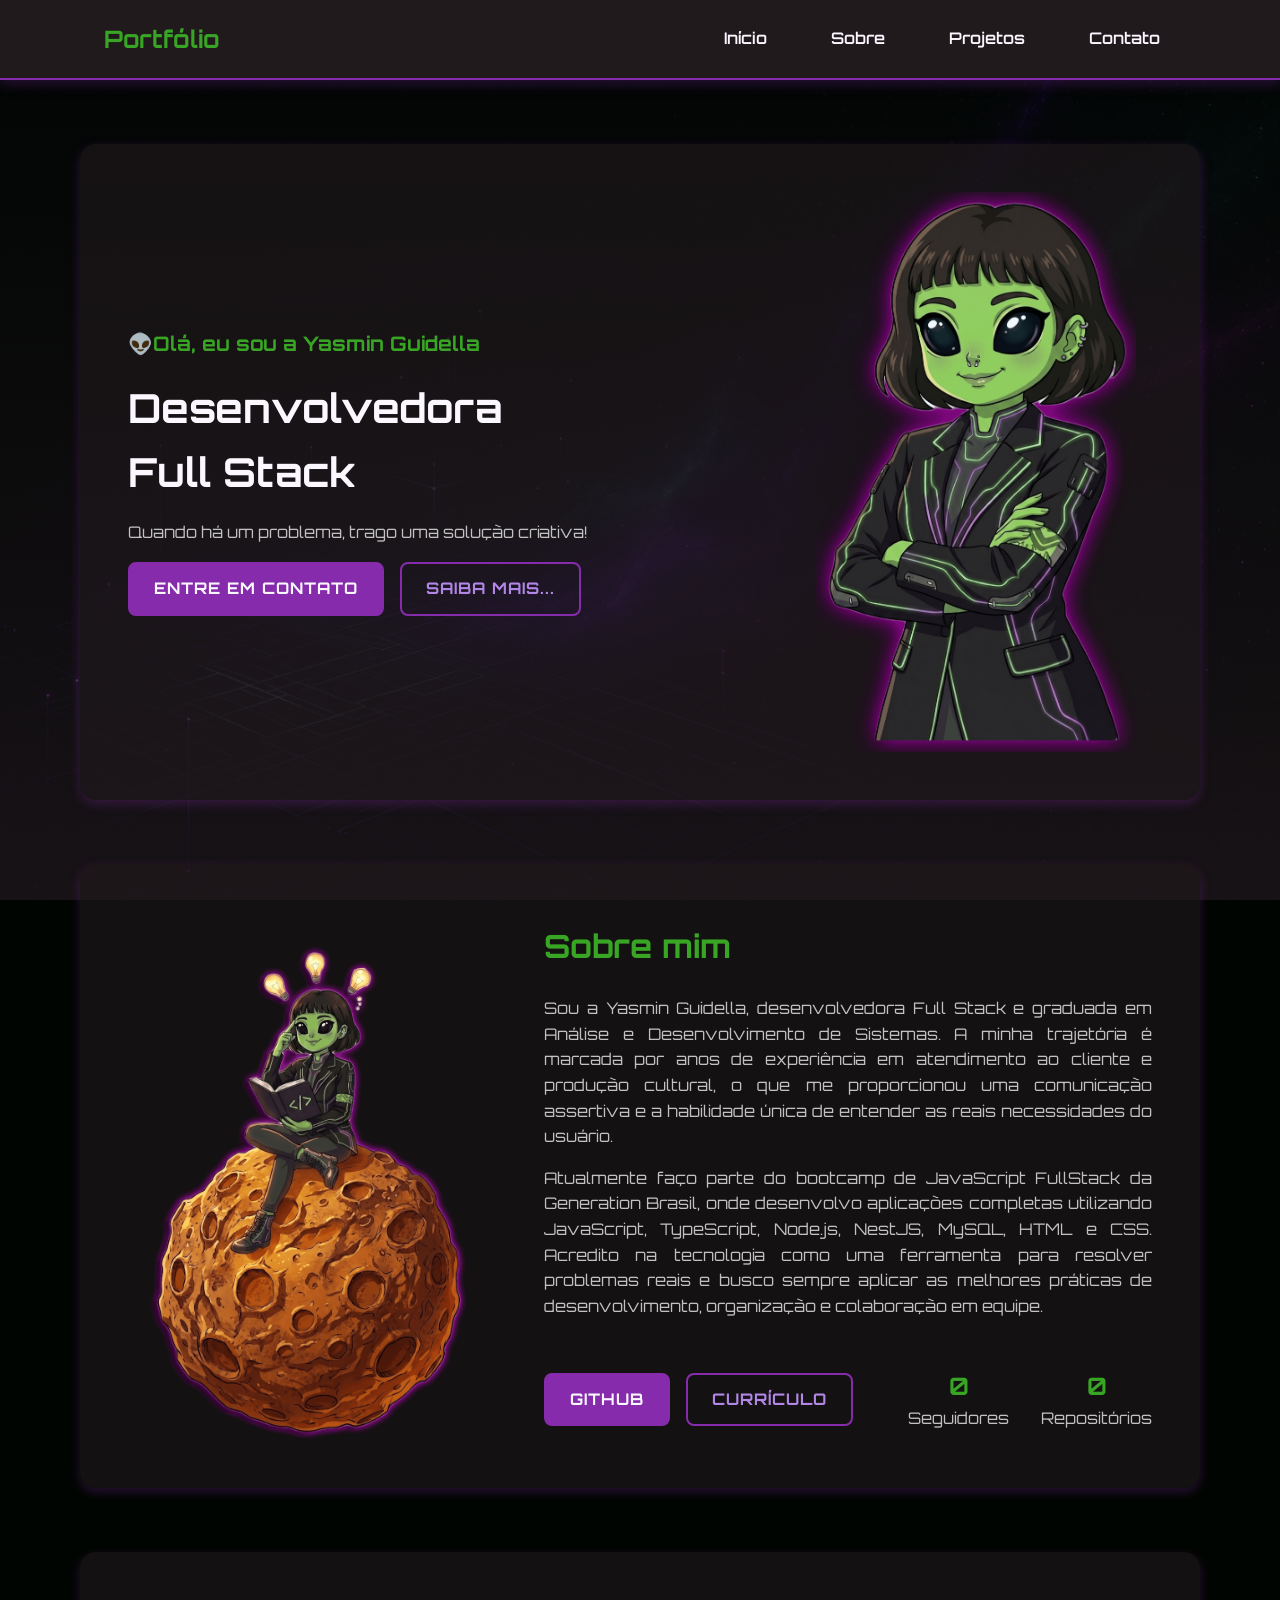
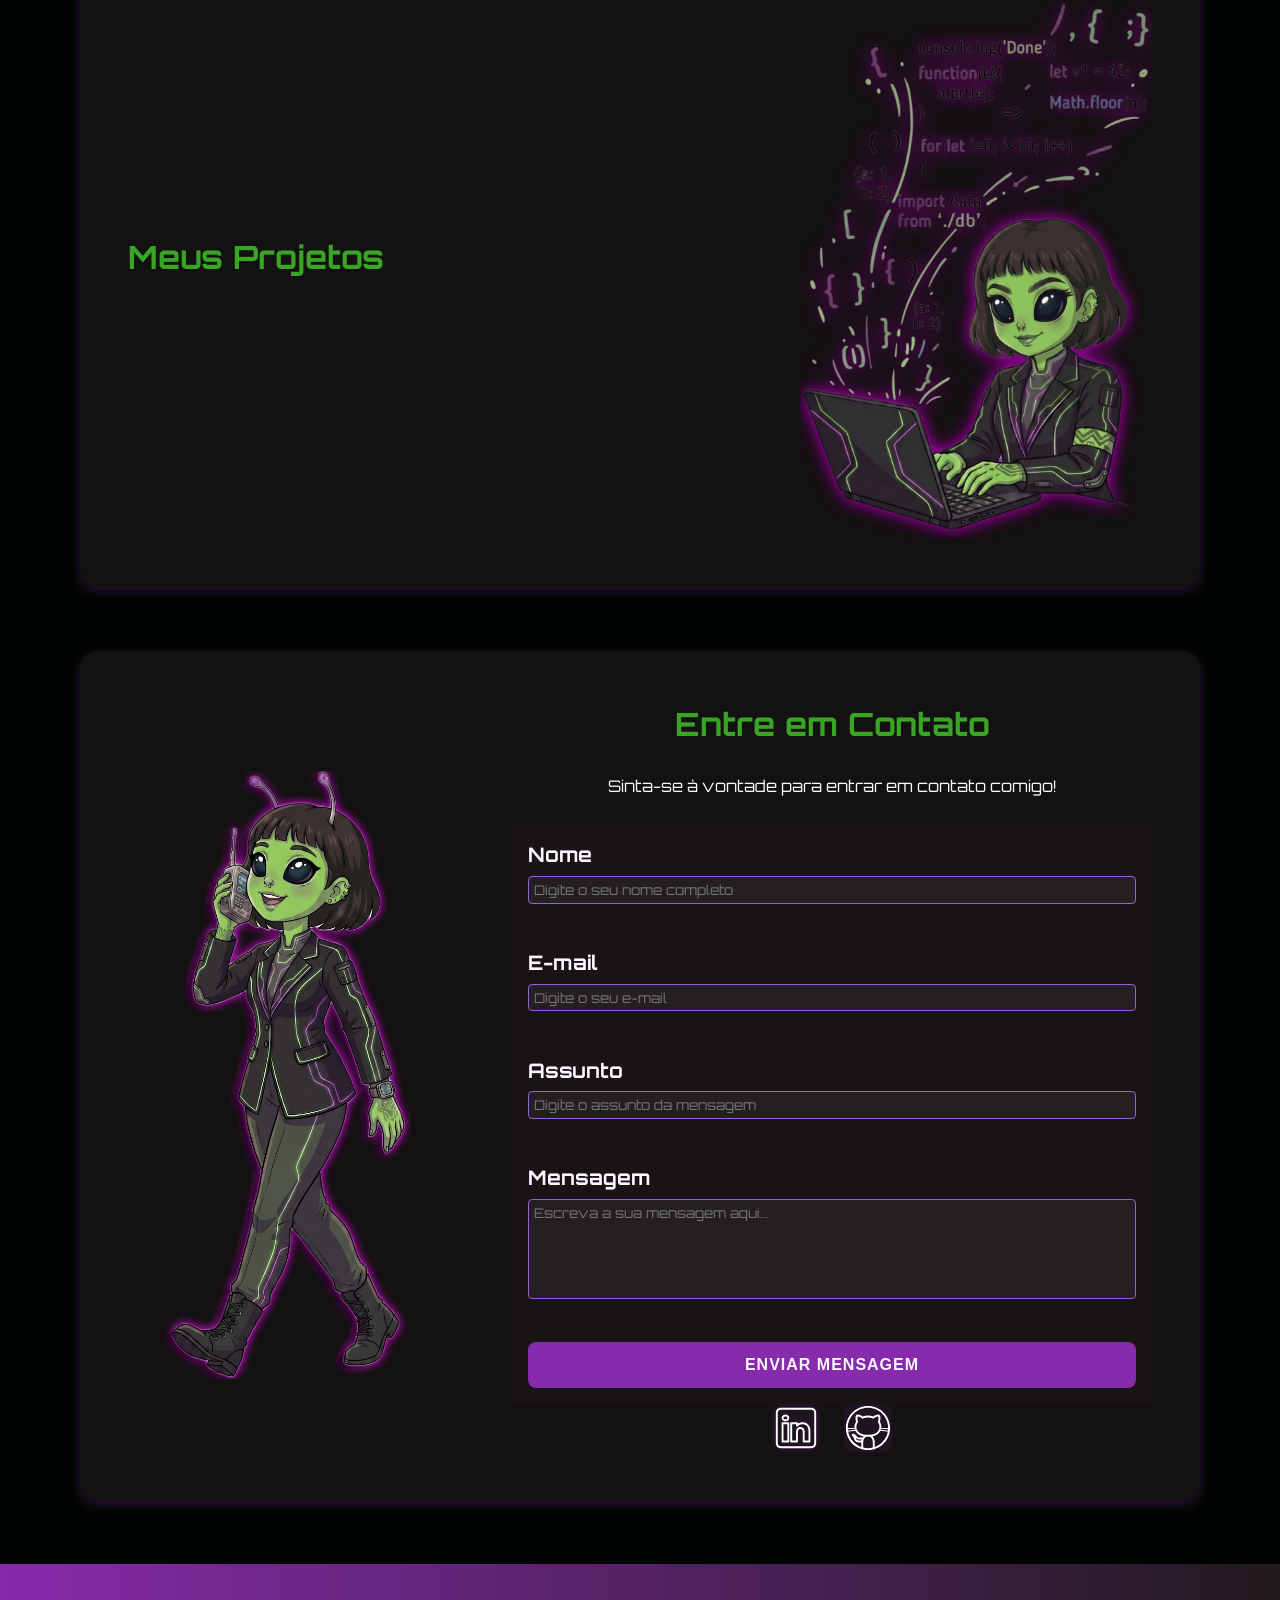
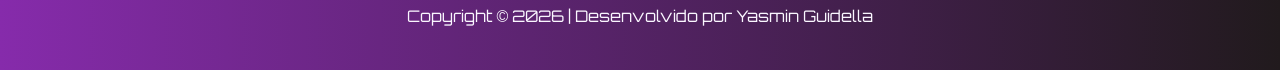
==== commit 8969811e: "style: substituindo icone favicon para personalizado" ====
--- a/index.html
+++ b/index.html
@@ -8,7 +8,7 @@
 
     <meta name="robots" content="index, follow">
 
-    <link rel="icon" type="image/x-icon" href="./assets/img/favicon.svg">
+    <link rel="icon" type="image/x-icon" href="./assets/img/Icone_site.png">
     
     <title>Yasmin Guidella | Portfólio</title>
 
--- a/assets/css/style.css
+++ b/assets/css/style.css
@@ -823,6 +823,28 @@
     text-shadow: 0 0 2px #ff0055, 0 0 10px #ff0055; /* O efeito de luz neon */
     transition: var(--transition-default); /* Aplica uma animação suave */
 }
+/* Ajuste do Autocompletar para harmonizar com o fundo escuro do formulário */
+#formulario input:-webkit-autofill,
+#formulario input:-webkit-autofill:hover, 
+#formulario input:-webkit-autofill:focus,
+#formulario input:-webkit-autofill:active,
+#formulario textarea:-webkit-autofill,
+#formulario textarea:-webkit-autofill:hover,
+#formulario textarea:-webkit-autofill:focus,
+#formulario textarea:-webkit-autofill:active {
+    -webkit-box-shadow: 0 0 0px 1000px #1a1517 inset;  /* Substitui o branco por uma sombra interna em um tom cinza*/
+    -webkit-text-fill-color: #ffffff; /* Garante que o texto preenchido permaneça branco conforme seu estilo */
+    caret-color: #808080; /* Mantém sua barrinha de digitação cinza visível */
+    transition: background-color 5000s ease-in-out 0s; /* Truque para impedir que o navegador tente mudar a cor novamente */
+}
+
+/* Garante que a borda neon continue brilhando mesmo com autocompletar */
+#formulario input:-webkit-autofill:focus,
+#formulario textarea:-webkit-autofill:focus {
+    border-color: var(--neon-green) ;
+    box-shadow: 0 0 10px var(--neon-green), inset 0 0 0px 1000px #1a1517;
+}
+
 
 /* RESPONSIVIDADE */
 @media screen and (max-width: 1024px) {
@@ -1149,6 +1171,16 @@
         justify-content: center;      /* centraliza dados */
         flex-wrap: wrap;              /* permite quebra de itens */
     }
+
+     .project-card {
+        padding: var(--spacing-sm);   /* padding menor */
+        min-height: 26.5rem;             /* igualizando alturas */
+    }
+
+    .swiper-wrapper {
+    height: auto; /* altura */
+    align-items: flex-start; /* Slides alinhados no topo */
+    }
 }
 
 @media screen and (max-width: 480px) {
@@ -1210,7 +1242,7 @@
 
     .project-card {
         padding: var(--spacing-sm);   /* padding menor */
-        min-height: auto;             /* altura automática */
+        min-height: 26.5rem;             /* igualizando alturas */
     }
 
     .project-image {
@@ -1254,5 +1286,93 @@
         width: 5rem;                  /* ícone menor */
         height: 5rem;                 /* ícone menor */
     }
-}
-
+
+    .swiper-wrapper {
+        height: auto; /*altura */
+        align-items: flex-start; /* Slides alinhados no topo */
+    }
+}
+
+@media screen and (max-width: 375px) {
+
+    /* Ajusta o espaçamento da seção para otimizar a área útil em telas pequenas */
+    .section-container {
+        padding: 1rem;                /* Define preenchimento interno de 1rem */
+        margin-bottom: 1.5rem;         /* Define margem inferior para separação */
+    }
+
+    /* Padroniza o tamanho e o alinhamento dos títulos das seções */
+    .projects-title,
+    .about-content h2,
+    .contact-header h2 {
+        font-size: 1.3rem;            /* Reduz o tamanho da fonte para evitar quebras */
+        text-align: center;           /* Centraliza o texto horizontalmente */
+    }
+
+    /* Configuração estrutural do card para manter o alinhamento e tamanho */
+    .project-card {
+        padding: 1rem;                /* Espaçamento interno reduzido */
+        min-height: 28rem;            /* Garante altura mínima igual para todos os cards */
+        height: 100%;                 /* Força o card a preencher a altura do slide */
+        display: flex;                /* Ativa o layout flexível */
+        flex-direction: column;       /* Organiza os elementos em coluna */
+        justify-content: space-between; /* Distribui o espaço entre os elementos internos */
+        box-sizing: border-box;       /* Inclui padding e borda no cálculo da largura */
+    }
+
+    /* Organização das tags de tecnologia dentro do card */
+    .project-tags {
+        gap: 0.3rem;                  /* Espaçamento mínimo entre as etiquetas */
+        justify-content: center;      /* Centraliza as tags horizontalmente */
+    }
+
+    /* Estilização individual das etiquetas (tags) */
+    .tag {
+        font-size: 0.7rem;            /* Diminui o texto para caber em telas estreitas */
+        padding: 0.2rem 0.5rem;       /* Reduz o preenchimento interno da tag */
+    }
+
+    /* Alinhamento dos botões de ação na base do card */
+    .project-buttons {
+        margin-top: auto;             /* Empurra os botões para o final do container */
+        gap: 0.5rem;                  /* Espaço entre os botões de GitHub e Deploy */
+    }
+
+    /* Garante que o carrossel utilize toda a largura disponível */
+    .projects-swiper {
+        width: 100%;                  /* Ocupa 100% da largura do container pai */
+        max-width: 100%;              /* Remove qualquer limitação de largura anterior */
+        margin: 0 auto;               /* Centraliza o Swiper na tela */
+    }
+}
+
+@media screen and (max-width: 393px) {
+    .project-card {
+        min-height: 27rem; 
+        display: flex;
+        flex-direction: column;
+        justify-content: space-between;
+    
+    }
+
+    .project-content p {
+        font-size: 0.88rem;
+        line-height: 1.5;
+    }
+}
+
+@media screen and (max-width: 412px) {
+    .project-card {
+        min-height: 27rem; 
+        display: flex;
+        flex-direction: column;
+        justify-content: space-between;
+    
+    }
+
+    .project-content p {
+        font-size: 0.88rem;
+        line-height: 1.5;
+    }
+}
+
